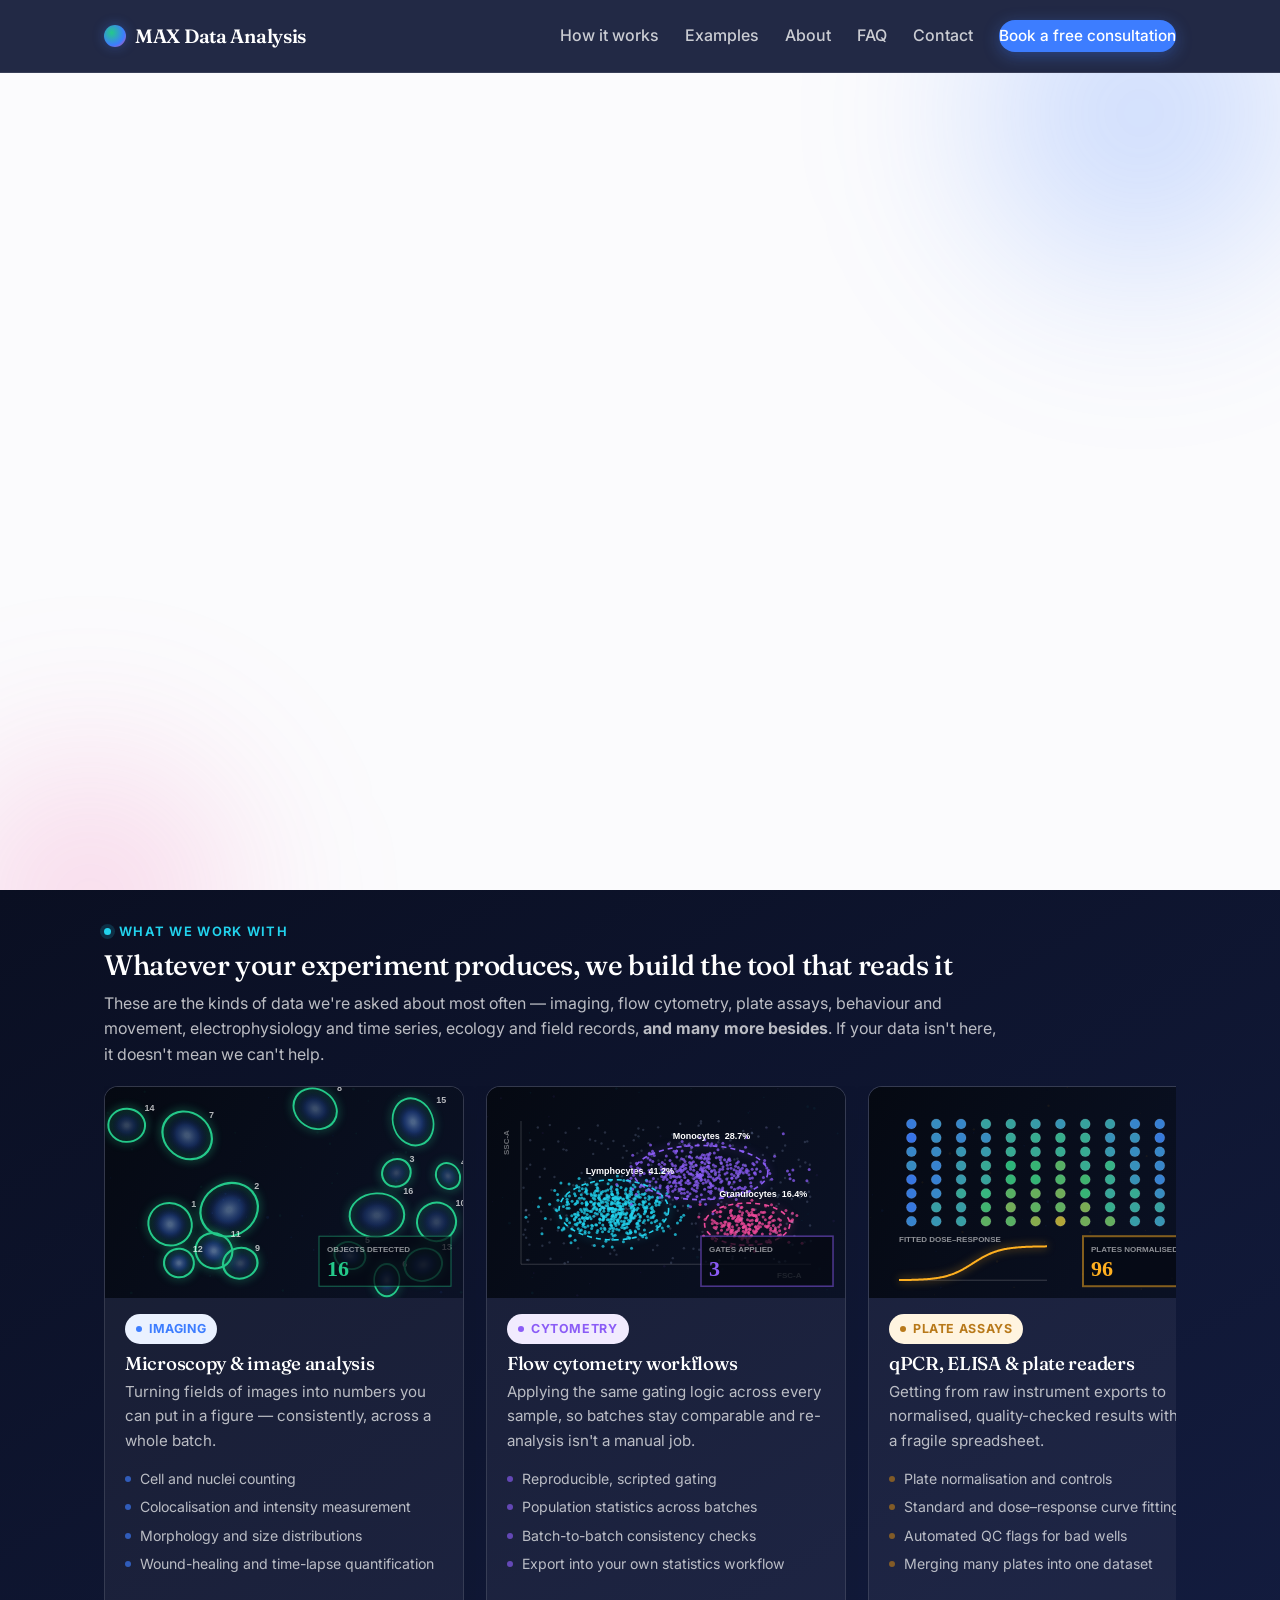
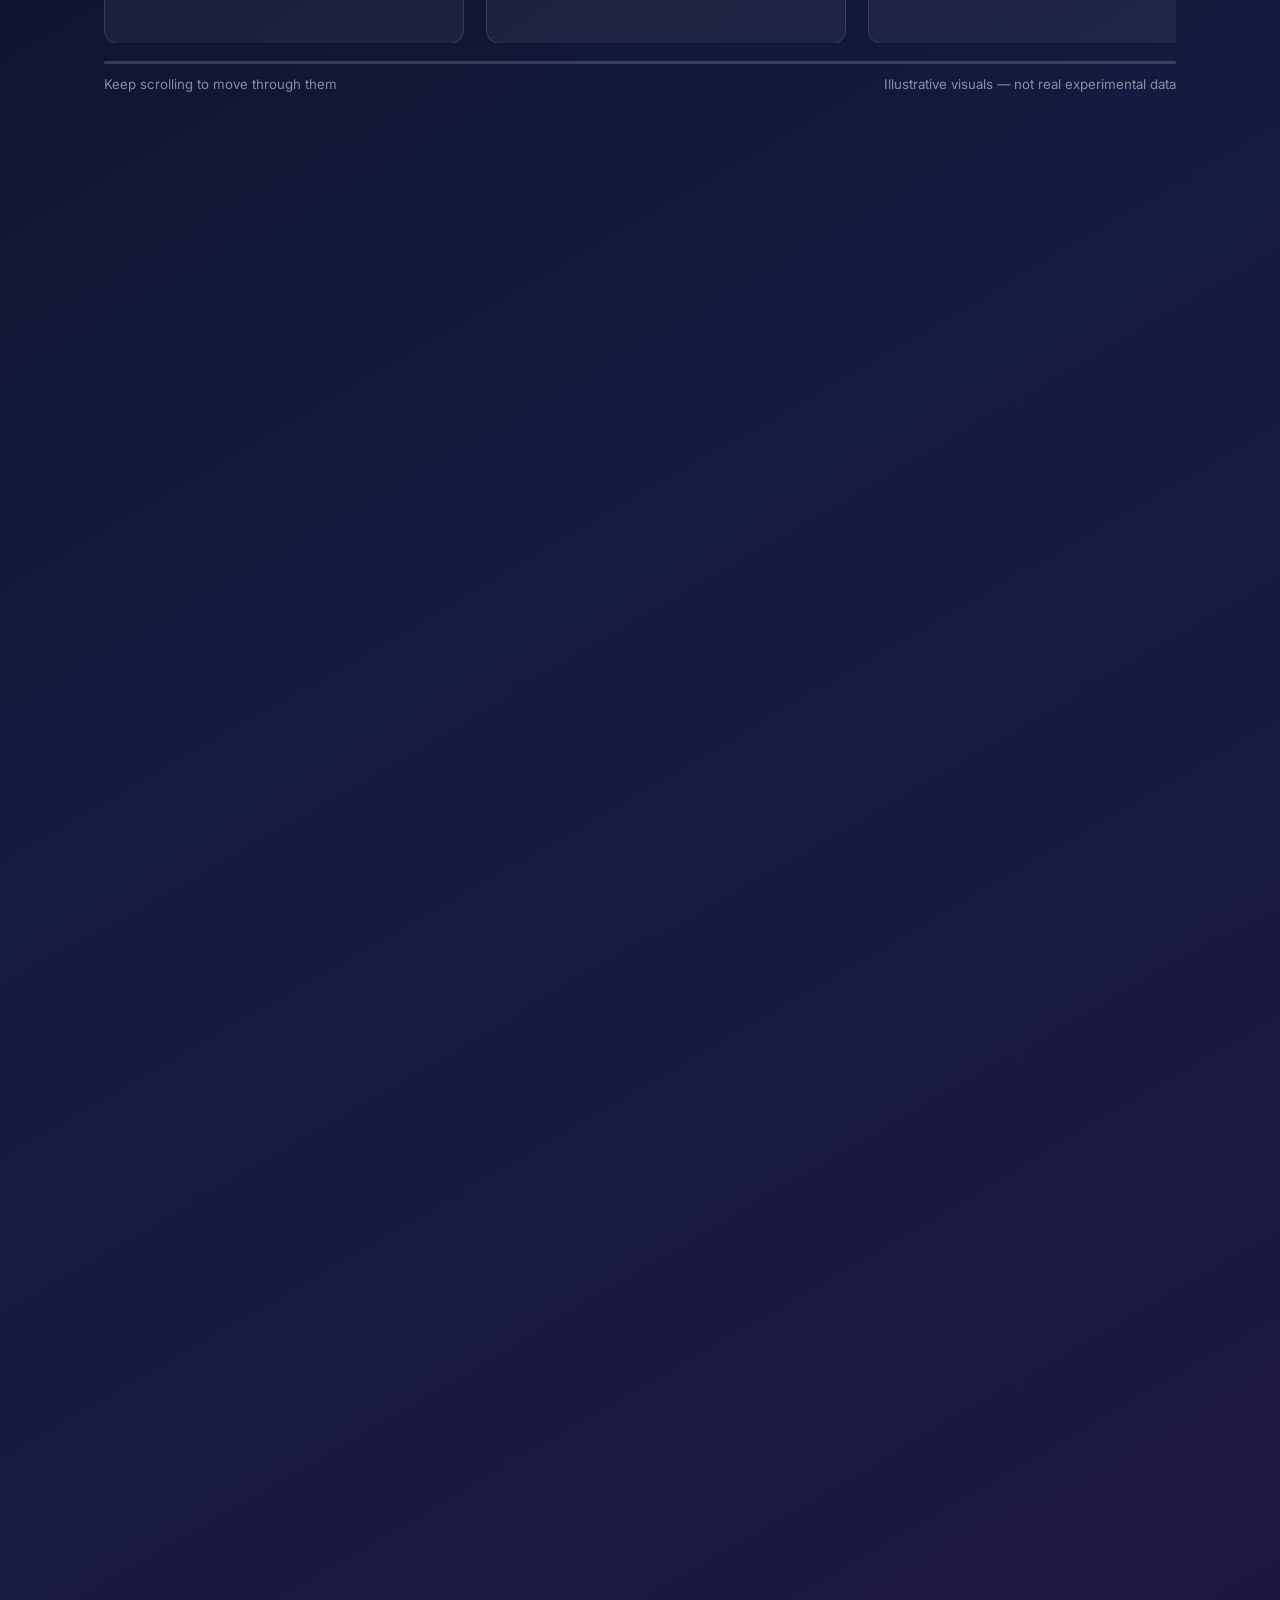
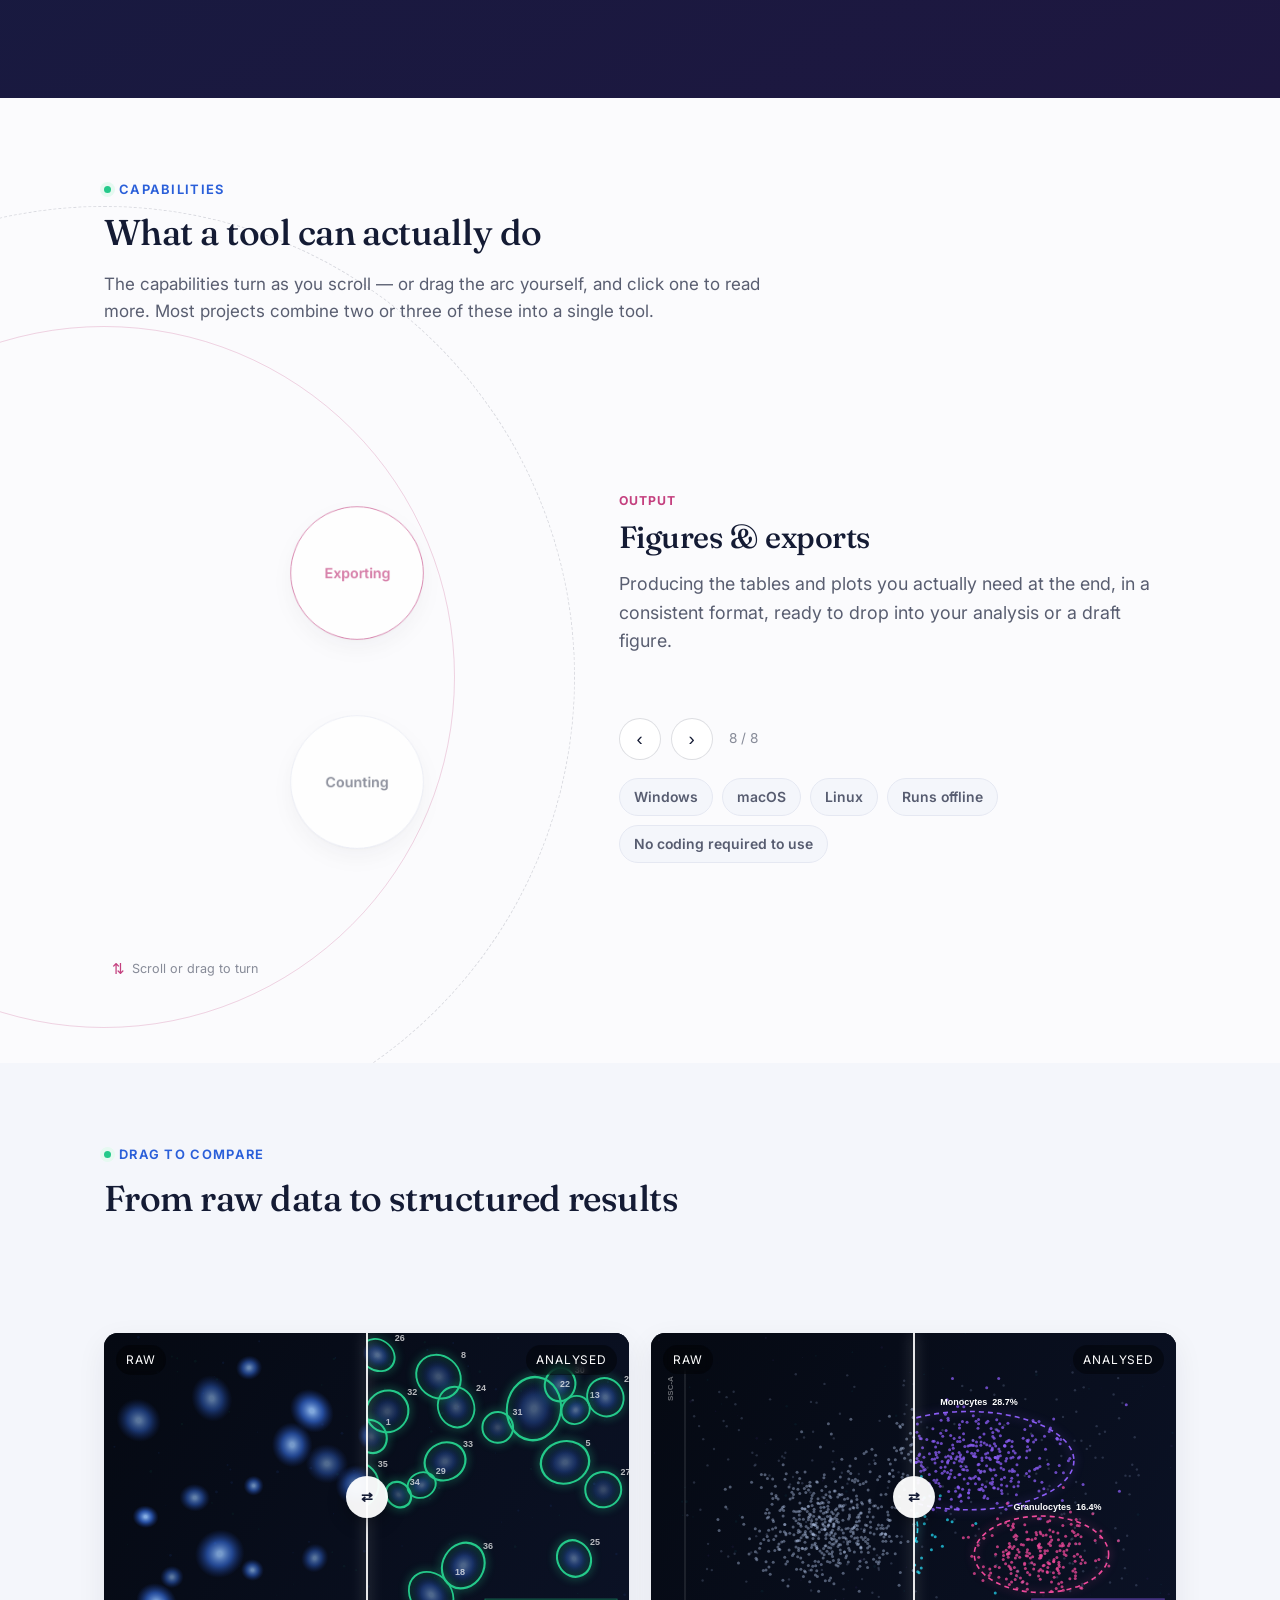
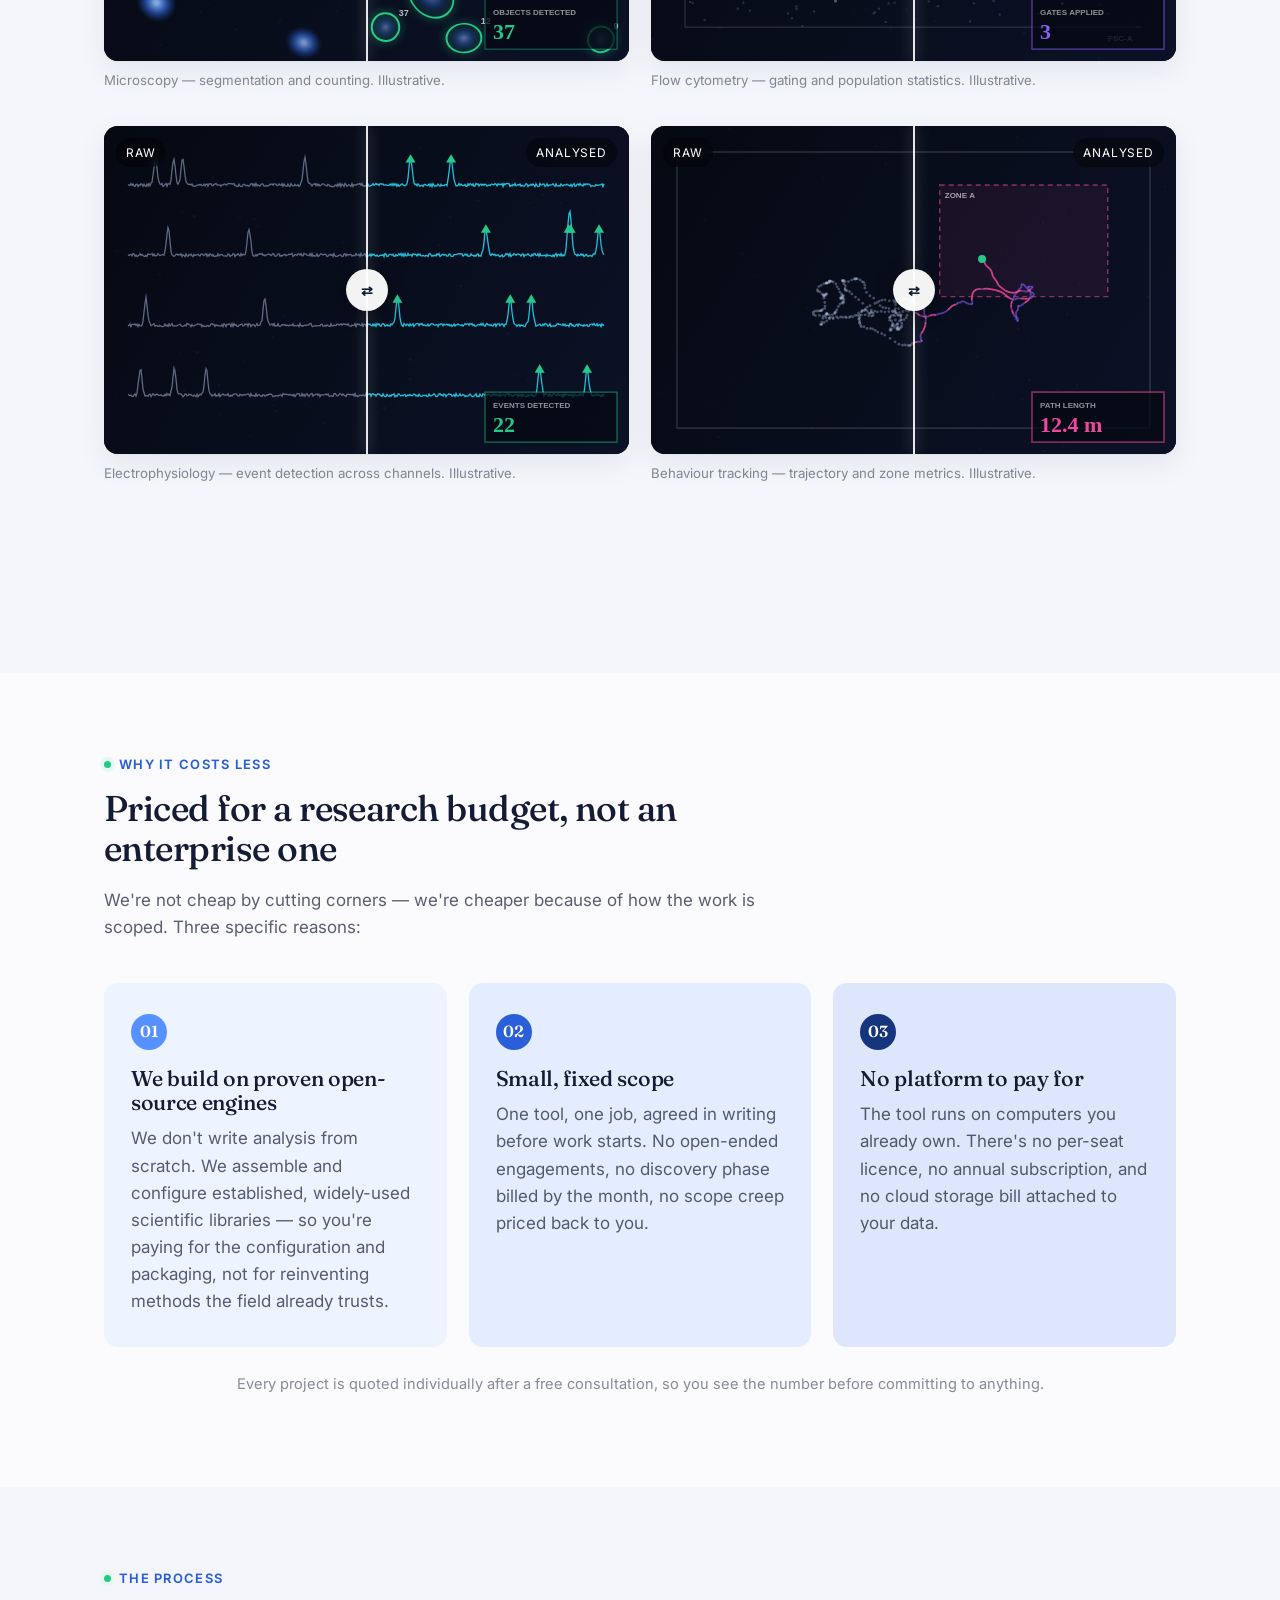
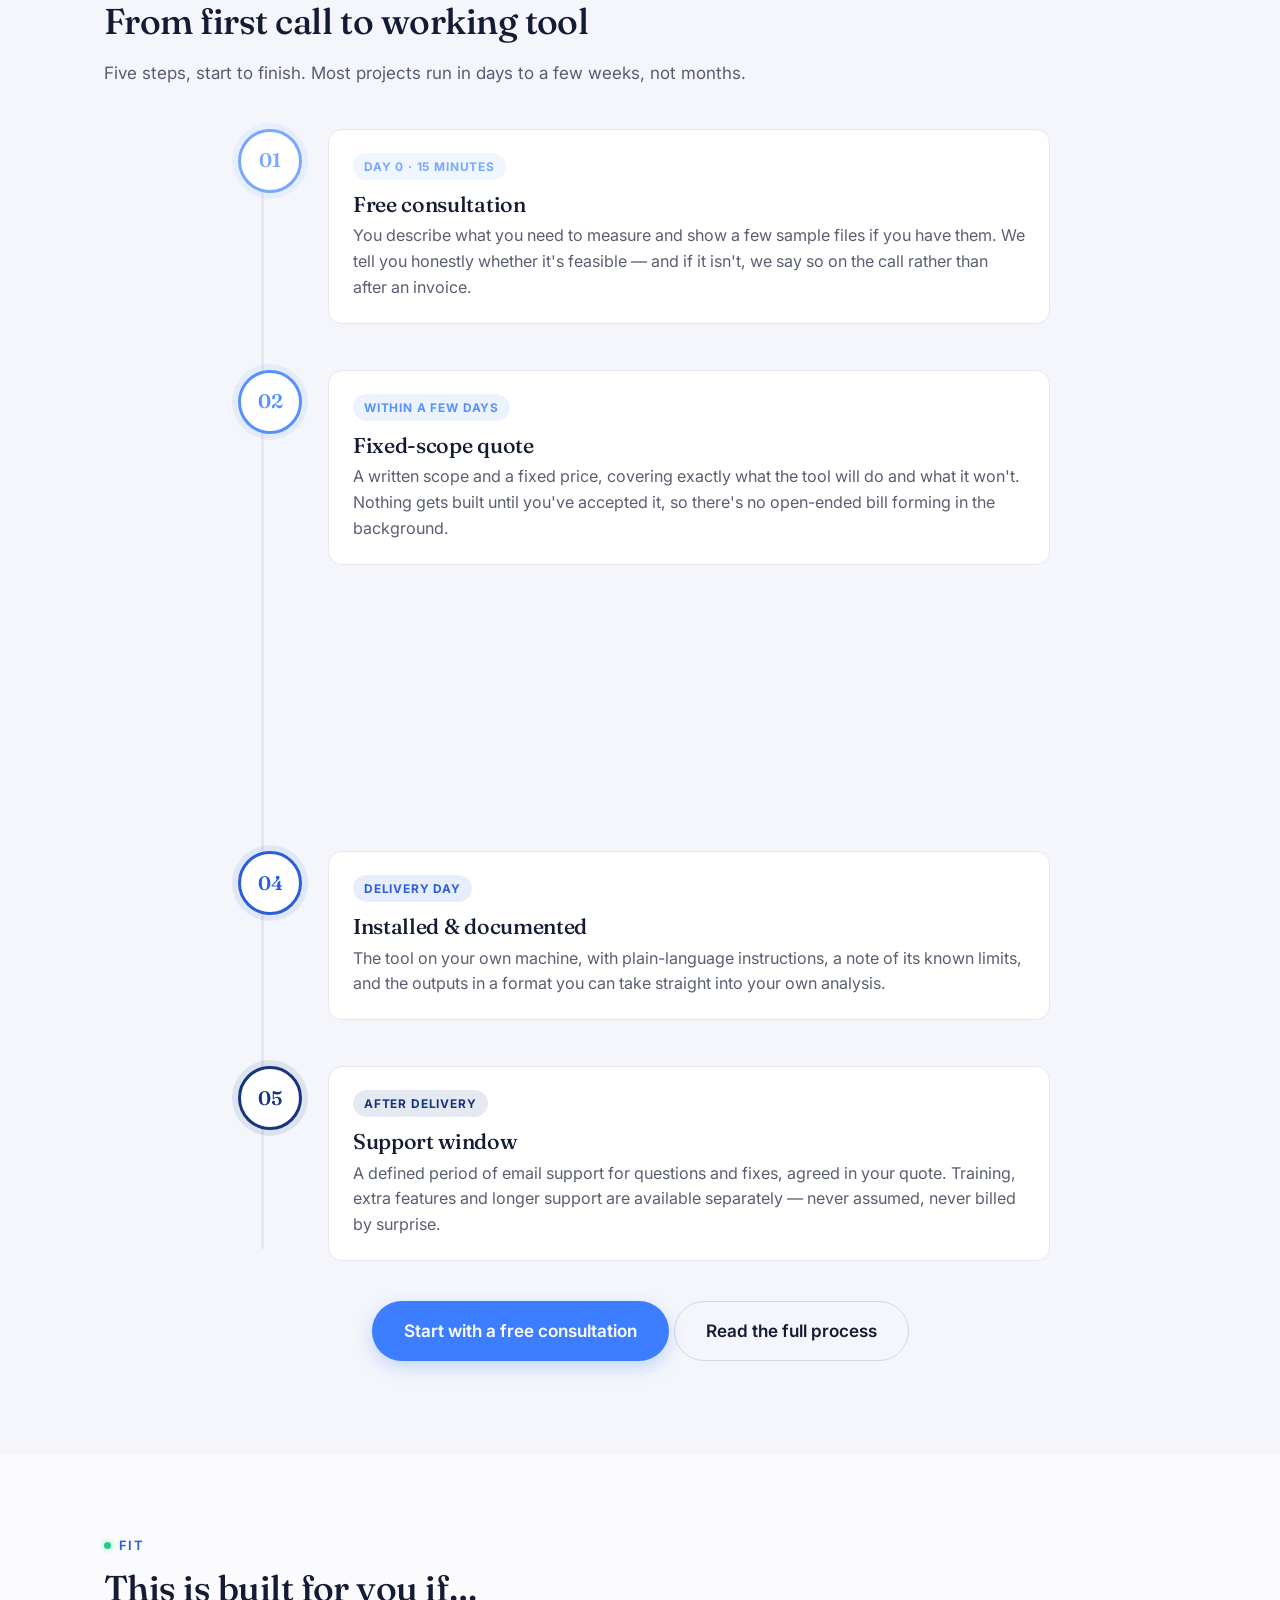
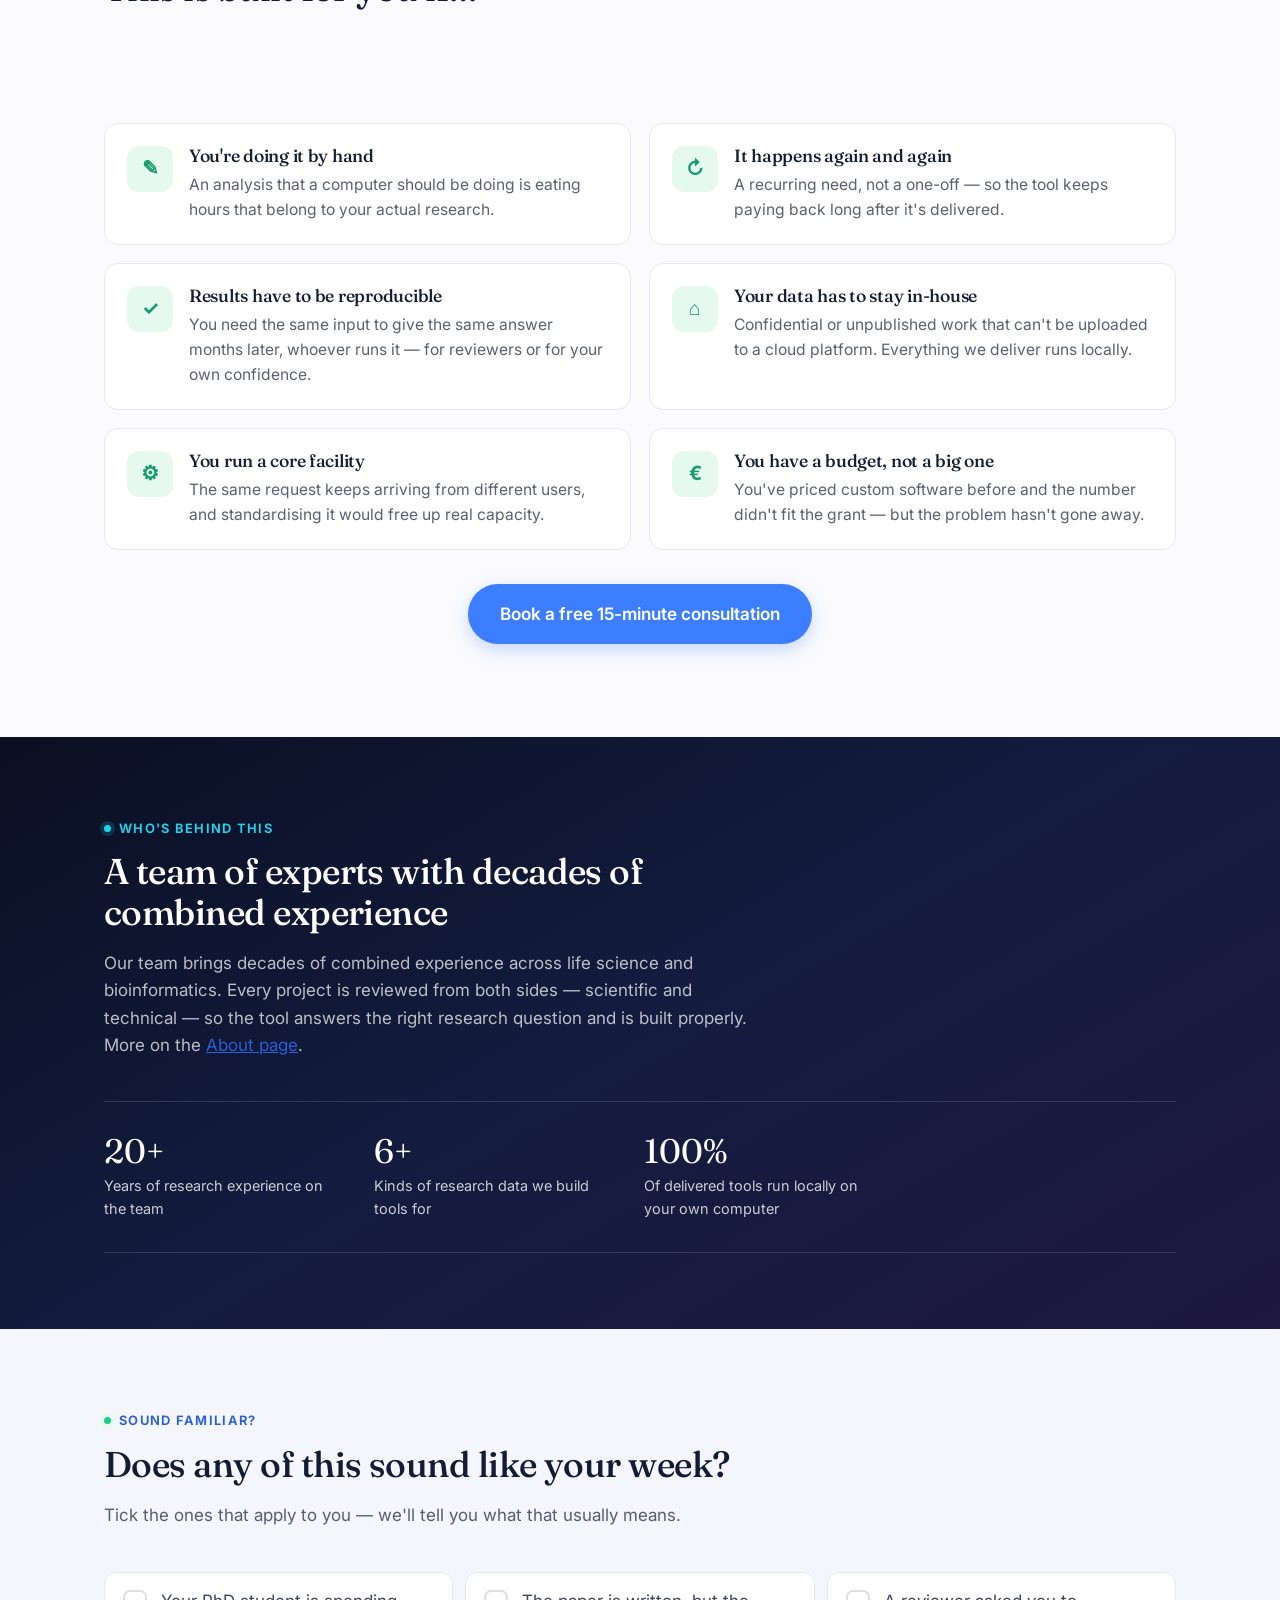
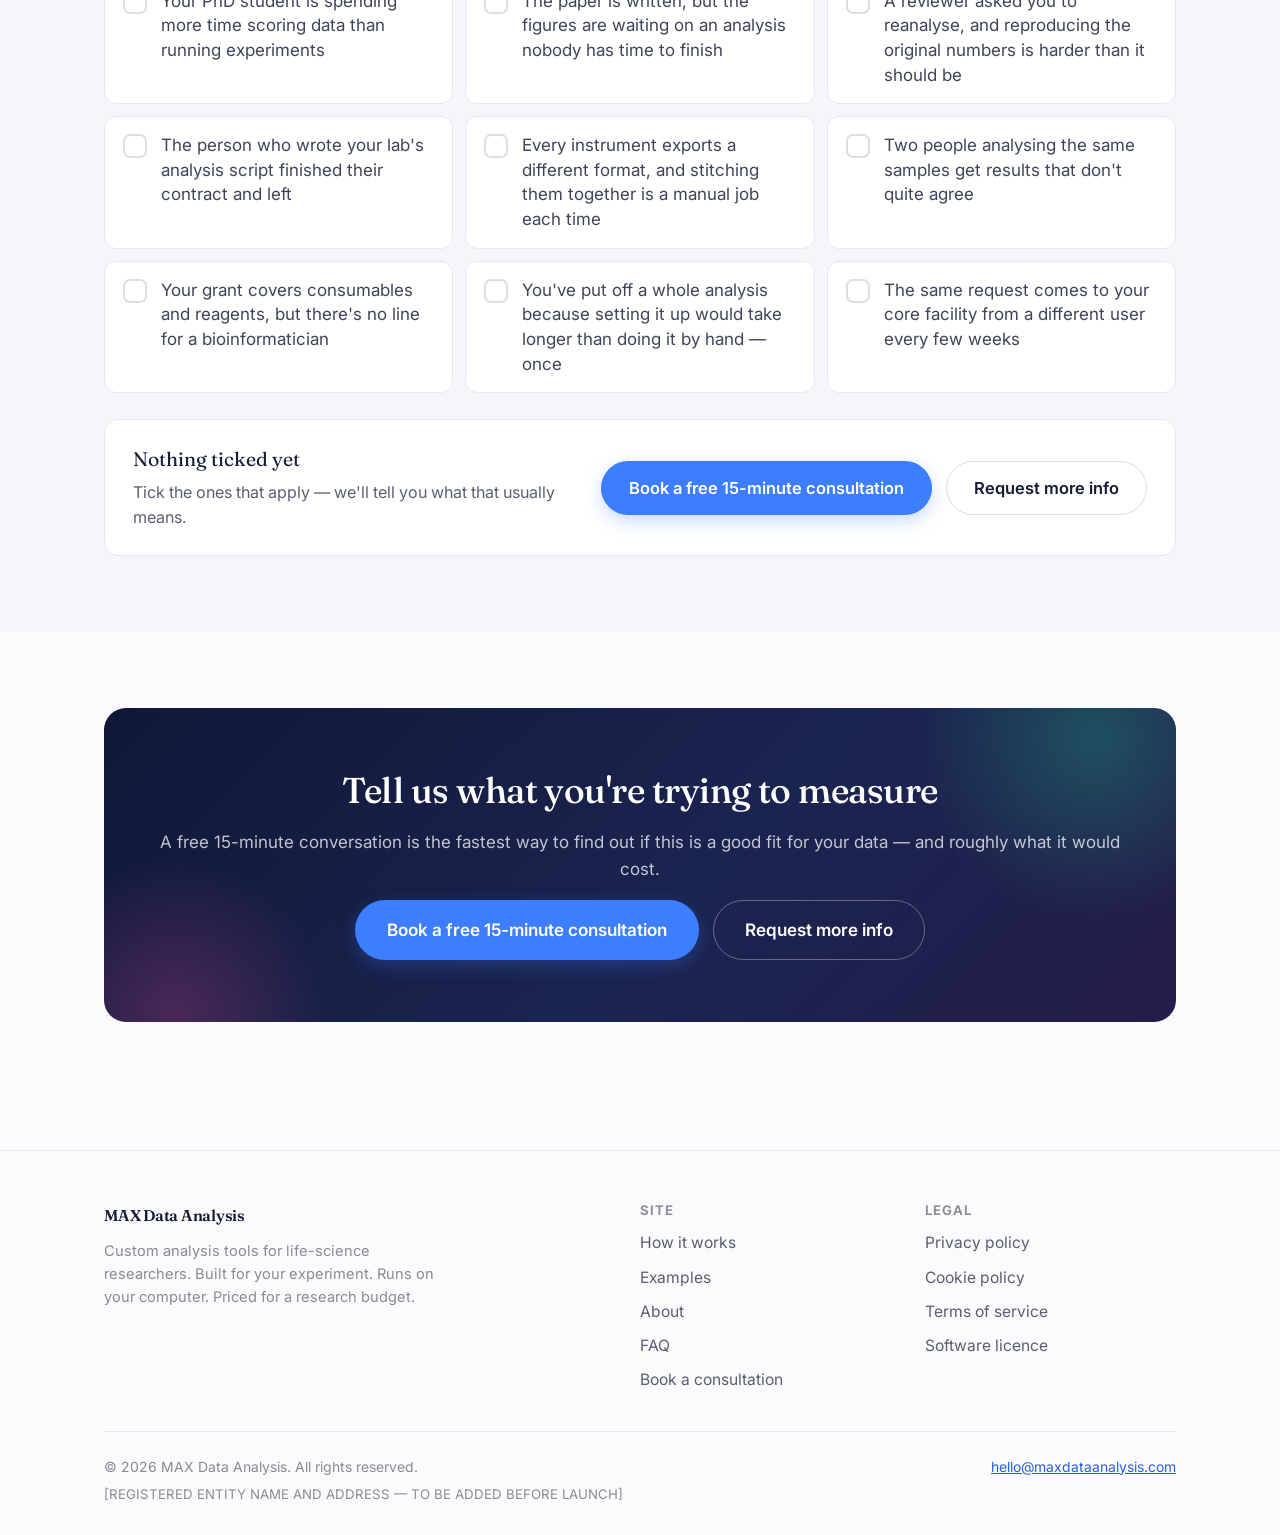
==== index.html @ 91ba8331 "Initial commit: MAX Data Analysis website, GitHub Pages ready" ====
<!DOCTYPE html>
<html lang="en">
<head>
<meta charset="UTF-8">
<meta name="viewport" content="width=device-width, initial-scale=1.0">
<title>MAX Data Analysis — Custom analysis tools for researchers, priced for research budgets</title>
<meta name="description" content="Stuck with data to analyse? We build a tool that does exactly your analysis — imaging, cytometry, plate assays, tracking, signals, field data and more. Runs on your computer. Book a free 15-minute consultation.">
<link rel="preconnect" href="https://fonts.googleapis.com">
<link href="https://fonts.googleapis.com/css2?family=Fraunces:wght@400;500;600&family=Inter:wght@400;500;600;700&display=swap" rel="stylesheet">
<link rel="stylesheet" href="assets/style.css">
</head>
<body>

<header class="site-header">
  <div class="container">
    <a href="index.html" class="logo"><span class="logo-mark"></span>MAX Data Analysis</a>
    <nav class="main-nav">
      <a href="how-it-works.html">How it works</a>
      <a href="examples.html">Examples</a>
      <a href="about.html">About</a>
      <a href="faq.html">FAQ</a>
      <a href="contact.html">Contact</a>
      <a href="book.html" class="nav-cta">Book a free consultation</a>
    </nav>
  </div>
</header>

<main>

  <!-- HERO -->
  <section class="hero hero-aurora">
    <div class="container">
      <div class="hero-grid">
        <div>
          <span class="eyebrow" data-reveal>For researchers without a data analyst</span>
          <h1 class="mt-0"><span class="kinetic">Stuck with data to analyse?</span></h1>
          <p class="lede" data-reveal style="--d:100ms">Your experiment worked. Now the analysis is the bottleneck — no analyst in the group, no tool that fits your data, and no budget for a full software project.</p>
          <p class="lede" data-reveal style="--d:160ms"><strong>We build you a tool that does exactly your analysis.</strong> It runs on your own computer, it's yours to keep, and it's priced for a research budget.</p>
          <div class="hero-actions" data-reveal style="--d:240ms">
            <a href="book.html" class="btn btn-primary btn-lg">Book a free 15-minute consultation</a>
            <a href="contact.html" class="btn btn-ghost btn-lg">Request more info</a>
          </div>
          <p class="hero-note" data-reveal style="--d:300ms">No obligation. We'll tell you honestly if it's not a good fit for your data.</p>
        </div>
        <div data-reveal style="--d:180ms">
          <div class="scope" data-scope>
            <canvas></canvas>
            <span class="scope-badge">Illustrative</span>
            <div class="scope-hud">
              <div>
                <span class="scope-label">Objects detected</span>
                <span class="scope-count" data-scope-count>0</span>
              </div>
              <div class="scope-label">Batch running…</div>
            </div>
          </div>
          <p class="scope-caption">Simulated visualisation — not real experimental data.</p>
        </div>
      </div>
    </div>
  </section>

  <!-- SECTION 2 — DATA TYPES -->
  <section class="deep hscroll" id="domains" data-hscroll>
    <div class="hscroll-inner">
     <div class="container">
      <div class="section-head hscroll-head">
        <span class="eyebrow" data-reveal>What we work with</span>
        <h2><span class="kinetic">Whatever your experiment produces, we build the tool that reads it</span></h2>
        <p data-reveal>These are the kinds of data we're asked about most often — imaging, flow cytometry, plate assays, behaviour and movement, electrophysiology and time series, ecology and field records, <strong>and many more besides</strong>. If your data isn't here, it doesn't mean we can't help.</p>
      </div>

      <div class="hscroll-viewport">
        <div class="hscroll-track">

          <article class="hscroll-item niche n-imaging">
            <div class="viz" data-viz="microscopy" data-seed="1101" data-mode="analysed"></div>
            <div class="niche-body">
              <span class="niche-chip">Imaging</span>
              <h3>Microscopy &amp; image analysis</h3>
              <p>Turning fields of images into numbers you can put in a figure — consistently, across a whole batch.</p>
              <ul class="niche-list">
                <li>Cell and nuclei counting</li>
                <li>Colocalisation and intensity measurement</li>
                <li>Morphology and size distributions</li>
                <li>Wound-healing and time-lapse quantification</li>
              </ul>
            </div>
          </article>

          <article class="hscroll-item niche n-cyto">
            <div class="viz" data-viz="cytometry" data-seed="2202" data-mode="analysed"></div>
            <div class="niche-body">
              <span class="niche-chip">Cytometry</span>
              <h3>Flow cytometry workflows</h3>
              <p>Applying the same gating logic across every sample, so batches stay comparable and re-analysis isn't a manual job.</p>
              <ul class="niche-list">
                <li>Reproducible, scripted gating</li>
                <li>Population statistics across batches</li>
                <li>Batch-to-batch consistency checks</li>
                <li>Export into your own statistics workflow</li>
              </ul>
            </div>
          </article>

          <article class="hscroll-item niche n-plate">
            <div class="viz" data-viz="plate" data-seed="3303" data-mode="analysed"></div>
            <div class="niche-body">
              <span class="niche-chip">Plate assays</span>
              <h3>qPCR, ELISA &amp; plate readers</h3>
              <p>Getting from raw instrument exports to normalised, quality-checked results without a fragile spreadsheet.</p>
              <ul class="niche-list">
                <li>Plate normalisation and controls</li>
                <li>Standard and dose–response curve fitting</li>
                <li>Automated QC flags for bad wells</li>
                <li>Merging many plates into one dataset</li>
              </ul>
            </div>
          </article>

          <article class="hscroll-item niche n-track">
            <div class="viz" data-viz="tracking" data-seed="4404" data-mode="analysed"></div>
            <div class="niche-body">
              <span class="niche-chip">Behaviour</span>
              <h3>Movement &amp; behaviour tracking</h3>
              <p>Converting hours of recordings into trajectory metrics, without watching every frame yourself.</p>
              <ul class="niche-list">
                <li>Path length, speed and turning metrics</li>
                <li>Zone occupancy and entries</li>
                <li>Event scoring from tracked positions</li>
                <li>Batch processing across many recordings</li>
              </ul>
            </div>
          </article>

          <article class="hscroll-item niche n-signal">
            <div class="viz" data-viz="signal" data-seed="5505" data-mode="analysed"></div>
            <div class="niche-body">
              <span class="niche-chip">Signals</span>
              <h3>Electrophysiology &amp; time series</h3>
              <p>Detecting and counting events in long recordings using criteria you define once and apply everywhere.</p>
              <ul class="niche-list">
                <li>Spike and event detection</li>
                <li>Multi-channel batch processing</li>
                <li>Trace quality control</li>
                <li>Summary tables per recording</li>
              </ul>
            </div>
          </article>

          <article class="hscroll-item niche n-eco">
            <div class="viz" data-viz="ecology" data-seed="6606" data-mode="analysed"></div>
            <div class="niche-body">
              <span class="niche-chip">Field data</span>
              <h3>Ecology &amp; field datasets</h3>
              <p>Cleaning and combining messy, real-world records into something you can actually analyse and plot.</p>
              <ul class="niche-list">
                <li>Cleaning and merging inconsistent records</li>
                <li>Automated validation rules</li>
                <li>Summary statistics and indices</li>
                <li>Repeatable figures for reports</li>
              </ul>
            </div>
          </article>

          <article class="hscroll-item niche">
            <div class="viz" data-viz="microscopy" data-seed="7707" data-mode="raw"></div>
            <div class="niche-body">
              <span class="niche-chip">And more</span>
              <h3>Something else entirely?</h3>
              <p>The list above is where we get asked most — not a closed list.</p>
              <ul class="niche-list">
                <li>Spectrometry, growth curves, colony counts</li>
                <li>Phenotyping and histology scoring</li>
                <li>Sensor logs and survey records</li>
              </ul>
              <p style="margin-top:auto; padding-top:16px;"><a href="book.html" class="btn btn-primary">Ask about your data</a></p>
            </div>
          </article>

        </div>
      </div>

      <div class="hscroll-progress"><span></span></div>
      <div class="hscroll-note">
        <span>Keep scrolling to move through them</span>
        <span>Illustrative visuals — not real experimental data</span>
      </div>
     </div>
    </div>
  </section>

  <!-- CAPABILITY WHEEL -->
  <section>
    <div class="container">
      <div class="section-head">
        <span class="eyebrow" data-reveal>Capabilities</span>
        <h2><span class="kinetic">What a tool can actually do</span></h2>
        <p data-reveal>The capabilities turn as you scroll — or drag the arc yourself, and click one to read more. Most projects combine two or three of these into a single tool.</p>
      </div>

      <div class="wheel-wrap" data-wheel>
        <div class="wheel">
          <div class="wheel-ring"></div>
          <span class="wheel-hint">Scroll or drag to turn</span>

          <div class="wheel-node" tabindex="0" style="--node-c:#3D7DFF" data-color="#3D7DFF" data-tag="Detection" data-title="Counting &amp; detection"
               data-desc="Finding and counting objects — cells, colonies, particles, events — using the same criteria on every image or recording, so the numbers don't shift depending on who ran the analysis.">Counting</div>

          <div class="wheel-node" tabindex="0" style="--node-c:#8B5CF6" data-color="#8B5CF6" data-tag="Segmentation" data-title="Segmentation &amp; outlining"
               data-desc="Separating objects from background and from each other — including touching or overlapping ones — so each can be measured individually rather than as a single blob.">Segmenting</div>

          <div class="wheel-node" tabindex="0" style="--node-c:#F0499B" data-color="#F0499B" data-tag="Measurement" data-title="Measurement &amp; morphometry"
               data-desc="Extracting size, shape, intensity and spatial features per object, exported as a structured table you can take straight into your own statistics.">Measuring</div>

          <div class="wheel-node" tabindex="0" style="--node-c:#B8791A" data-color="#B8791A" data-tag="Normalisation" data-title="Normalisation &amp; curve fitting"
               data-desc="Applying controls, correcting between plates or sessions, and fitting standard or dose–response curves — the steps that make results comparable across an experiment.">Normalising</div>

          <div class="wheel-node" tabindex="0" style="--node-c:#0E9BB5" data-color="#0E9BB5" data-tag="Batch" data-title="Batch processing"
               data-desc="Running the whole pipeline across hundreds or thousands of files in one go, unattended, with a log of what was processed and what failed.">Batching</div>

          <div class="wheel-node" tabindex="0" style="--node-c:#159C69" data-color="#159C69" data-tag="Cleaning" data-title="Data cleaning &amp; merging"
               data-desc="Taking inconsistent exports, mismatched naming and scattered files, and turning them into one clean dataset with validation rules that catch problems early.">Cleaning</div>

          <div class="wheel-node" tabindex="0" style="--node-c:#2A5FD9" data-color="#2A5FD9" data-tag="Quality" data-title="Quality control"
               data-desc="Automatic flags for out-of-range values, failed controls, bad wells or corrupted files — so problems surface before they reach a figure.">Checking</div>

          <div class="wheel-node" tabindex="0" style="--node-c:#C4407F" data-color="#C4407F" data-tag="Output" data-title="Figures &amp; exports"
               data-desc="Producing the tables and plots you actually need at the end, in a consistent format, ready to drop into your analysis or a draft figure.">Exporting</div>
        </div>

        <div class="wheel-panel">
          <span class="wp-tag" data-wheel-tag>Detection</span>
          <h3 class="wp-title" data-wheel-title>Counting &amp; detection</h3>
          <p class="wp-desc" data-wheel-desc>Finding and counting objects — cells, colonies, particles, events — using the same criteria on every image or recording, so the numbers don't shift depending on who ran the analysis.</p>
          <div class="wheel-nav">
            <button class="carousel-btn" data-wheel-prev aria-label="Previous capability">‹</button>
            <button class="carousel-btn" data-wheel-next aria-label="Next capability">›</button>
            <span class="wheel-count" data-wheel-count>1 / 8</span>
          </div>
          <div class="pill-row">
            <span class="chip">Windows</span>
            <span class="chip">macOS</span>
            <span class="chip">Linux</span>
            <span class="chip">Runs offline</span>
            <span class="chip">No coding required to use</span>
          </div>
        </div>
      </div>
    </div>
  </section>

  <!-- BEFORE / AFTER -->
  <section class="alt">
    <div class="container">
      <div class="section-head">
        <span class="eyebrow" data-reveal>Drag to compare</span>
        <h2><span class="kinetic">From raw data to structured results</span></h2>
        <p data-reveal>Drag the handle across each panel. Left is what comes off the instrument. Right is what a configured tool gives back — the same way, every time.</p>
      </div>
      <div class="grid-2">
        <div data-reveal>
          <div class="ba" data-ba data-type="microscopy" data-seed="7731">
            <canvas class="before"></canvas>
            <div class="after-wrap"><canvas class="after"></canvas></div>
            <span class="ba-tag l">Raw</span><span class="ba-tag r">Analysed</span>
            <div class="ba-handle"></div><div class="ba-knob">⇄</div>
          </div>
          <p class="viz-cap">Microscopy — segmentation and counting. Illustrative.</p>
        </div>
        <div data-reveal style="--d:120ms">
          <div class="ba" data-ba data-type="cytometry" data-seed="8842">
            <canvas class="before"></canvas>
            <div class="after-wrap"><canvas class="after"></canvas></div>
            <span class="ba-tag l">Raw</span><span class="ba-tag r">Analysed</span>
            <div class="ba-handle"></div><div class="ba-knob">⇄</div>
          </div>
          <p class="viz-cap">Flow cytometry — gating and population statistics. Illustrative.</p>
        </div>
        <div data-reveal>
          <div class="ba" data-ba data-type="signal" data-seed="9953">
            <canvas class="before"></canvas>
            <div class="after-wrap"><canvas class="after"></canvas></div>
            <span class="ba-tag l">Raw</span><span class="ba-tag r">Analysed</span>
            <div class="ba-handle"></div><div class="ba-knob">⇄</div>
          </div>
          <p class="viz-cap">Electrophysiology — event detection across channels. Illustrative.</p>
        </div>
        <div data-reveal style="--d:120ms">
          <div class="ba" data-ba data-type="tracking" data-seed="1264">
            <canvas class="before"></canvas>
            <div class="after-wrap"><canvas class="after"></canvas></div>
            <span class="ba-tag l">Raw</span><span class="ba-tag r">Analysed</span>
            <div class="ba-handle"></div><div class="ba-knob">⇄</div>
          </div>
          <p class="viz-cap">Behaviour tracking — trajectory and zone metrics. Illustrative.</p>
        </div>
      </div>
      <p class="center" style="margin-top:28px;" data-reveal><a href="examples.html" class="btn btn-ghost">See all worked examples</a></p>
    </div>
  </section>

  <!-- WHY IT COSTS LESS -->
  <section>
    <div class="container">
      <div class="section-head">
        <span class="eyebrow" data-reveal>Why it costs less</span>
        <h2><span class="kinetic">Priced for a research budget, not an enterprise one</span></h2>
        <p data-reveal>We're not cheap by cutting corners — we're cheaper because of how the work is scoped. Three specific reasons:</p>
      </div>
      <div class="cost-grid">
        <div class="cost-card cc-b1" data-reveal>
          <span class="cc-num">01</span>
          <h3>We build on proven open-source engines</h3>
          <p>We don't write analysis from scratch. We assemble and configure established, widely-used scientific libraries — so you're paying for the configuration and packaging, not for reinventing methods the field already trusts.</p>
        </div>
        <div class="cost-card cc-b2" data-reveal style="--d:100ms">
          <span class="cc-num">02</span>
          <h3>Small, fixed scope</h3>
          <p>One tool, one job, agreed in writing before work starts. No open-ended engagements, no discovery phase billed by the month, no scope creep priced back to you.</p>
        </div>
        <div class="cost-card cc-b3" data-reveal style="--d:200ms">
          <span class="cc-num">03</span>
          <h3>No platform to pay for</h3>
          <p>The tool runs on computers you already own. There's no per-seat licence, no annual subscription, and no cloud storage bill attached to your data.</p>
        </div>
      </div>
      <p class="small center" style="margin-top:26px;" data-reveal>Every project is quoted individually after a free consultation, so you see the number before committing to anything.</p>
    </div>
  </section>

  <!-- PROCESS ROADMAP -->
  <section class="alt">
    <div class="container">
      <div class="section-head">
        <span class="eyebrow" data-reveal>The process</span>
        <h2><span class="kinetic">From first call to working tool</span></h2>
        <p data-reveal>Five steps, start to finish. Most projects run in days to a few weeks, not months.</p>
      </div>

      <div class="vtl">
        <div class="vtl-rail"><span></span></div>

        <div class="vtl-step vtl-1">
          <div class="vtl-dot">01</div>
          <div class="vtl-card">
            <span class="vtl-when">Day 0 · 15 minutes</span>
            <h3>Free consultation</h3>
            <p>You describe what you need to measure and show a few sample files if you have them. We tell you honestly whether it's feasible — and if it isn't, we say so on the call rather than after an invoice.</p>
          </div>
        </div>

        <div class="vtl-step vtl-2">
          <div class="vtl-dot">02</div>
          <div class="vtl-card">
            <span class="vtl-when">Within a few days</span>
            <h3>Fixed-scope quote</h3>
            <p>A written scope and a fixed price, covering exactly what the tool will do and what it won't. Nothing gets built until you've accepted it, so there's no open-ended bill forming in the background.</p>
          </div>
        </div>

        <div class="vtl-step vtl-3">
          <div class="vtl-dot">03</div>
          <div class="vtl-card">
            <span class="vtl-when">Days to a few weeks</span>
            <h3>We build it</h3>
            <p>Configured and tested against your own sample files, using proven open-source engines rather than untested one-off code. Reviewed from both the scientific and technical side before it reaches you.</p>
          </div>
        </div>

        <div class="vtl-step vtl-4">
          <div class="vtl-dot">04</div>
          <div class="vtl-card">
            <span class="vtl-when">Delivery day</span>
            <h3>Installed &amp; documented</h3>
            <p>The tool on your own machine, with plain-language instructions, a note of its known limits, and the outputs in a format you can take straight into your own analysis.</p>
          </div>
        </div>

        <div class="vtl-step vtl-5">
          <div class="vtl-dot">05</div>
          <div class="vtl-card">
            <span class="vtl-when">After delivery</span>
            <h3>Support window</h3>
            <p>A defined period of email support for questions and fixes, agreed in your quote. Training, extra features and longer support are available separately — never assumed, never billed by surprise.</p>
          </div>
        </div>
      </div>

      <p class="center" style="margin-top:40px;" data-reveal>
        <a href="book.html" class="btn btn-primary btn-lg">Start with a free consultation</a>
        <a href="how-it-works.html" class="btn btn-ghost btn-lg">Read the full process</a>
      </p>
    </div>
  </section>

  <!-- GOOD FIT -->
  <section>
    <div class="container">
      <div class="section-head">
        <span class="eyebrow" data-reveal>Fit</span>
        <h2><span class="kinetic">This is built for you if…</span></h2>
        <p data-reveal>Most of the researchers we work with recognise themselves in at least three of these.</p>
      </div>

      <div class="fit-cards">
        <div class="fit-card" data-reveal>
          <div class="fit-ico">✎</div>
          <div>
            <h3>You're doing it by hand</h3>
            <p>An analysis that a computer should be doing is eating hours that belong to your actual research.</p>
          </div>
        </div>
        <div class="fit-card" data-reveal style="--d:70ms">
          <div class="fit-ico">↻</div>
          <div>
            <h3>It happens again and again</h3>
            <p>A recurring need, not a one-off — so the tool keeps paying back long after it's delivered.</p>
          </div>
        </div>
        <div class="fit-card" data-reveal style="--d:140ms">
          <div class="fit-ico">✓</div>
          <div>
            <h3>Results have to be reproducible</h3>
            <p>You need the same input to give the same answer months later, whoever runs it — for reviewers or for your own confidence.</p>
          </div>
        </div>
        <div class="fit-card" data-reveal style="--d:210ms">
          <div class="fit-ico">⌂</div>
          <div>
            <h3>Your data has to stay in-house</h3>
            <p>Confidential or unpublished work that can't be uploaded to a cloud platform. Everything we deliver runs locally.</p>
          </div>
        </div>
        <div class="fit-card" data-reveal style="--d:280ms">
          <div class="fit-ico">⚙</div>
          <div>
            <h3>You run a core facility</h3>
            <p>The same request keeps arriving from different users, and standardising it would free up real capacity.</p>
          </div>
        </div>
        <div class="fit-card" data-reveal style="--d:350ms">
          <div class="fit-ico">€</div>
          <div>
            <h3>You have a budget, not a big one</h3>
            <p>You've priced custom software before and the number didn't fit the grant — but the problem hasn't gone away.</p>
          </div>
        </div>
      </div>

      <p class="center" style="margin-top:34px;" data-reveal>
        <a href="book.html" class="btn btn-primary btn-lg">Book a free 15-minute consultation</a>
      </p>
    </div>
  </section>

  <!-- TEAM -->
  <section class="deep">
    <div class="container">
      <div class="section-head">
        <span class="eyebrow" data-reveal>Who's behind this</span>
        <h2><span class="kinetic">A team of experts with decades of combined experience</span></h2>
        <p data-reveal>Our team brings decades of combined experience across life science and bioinformatics. Every project is reviewed from both sides — scientific and technical — so the tool answers the right research question and is built properly. More on the <a href="about.html">About page</a>.</p>
      </div>
      <div class="trust-strip" data-reveal>
        <div class="trust-item"><span class="num"><span data-count="20" data-suffix="+">0</span></span><span class="label">Years of research experience on the team</span></div>
        <div class="trust-item"><span class="num"><span data-count="6" data-suffix="+">0</span></span><span class="label">Kinds of research data we build tools for</span></div>
        <div class="trust-item"><span class="num"><span data-count="100" data-suffix="%">0</span></span><span class="label">Of delivered tools run locally on your own computer</span></div>
      </div>
    </div>
  </section>

  <!-- SOUNDS FAMILIAR (final qualifier) -->
  <section class="alt" id="sounds-familiar">
    <div class="container">
      <div class="section-head" style="max-width:760px;">
        <span class="eyebrow" data-reveal>Sound familiar?</span>
        <h2><span class="kinetic">Does any of this sound like your week?</span></h2>
        <p data-reveal>Tick the ones that apply to you — we'll tell you what that usually means.</p>
      </div>

      <div class="pain-list" data-pain>
        <button type="button" class="pain-item" data-reveal>
          <span class="pain-box">✓</span>
          <span>Your PhD student is spending more time scoring data than running experiments</span>
        </button>
        <button type="button" class="pain-item" data-reveal style="--d:50ms">
          <span class="pain-box">✓</span>
          <span>The paper is written, but the figures are waiting on an analysis nobody has time to finish</span>
        </button>
        <button type="button" class="pain-item" data-reveal style="--d:100ms">
          <span class="pain-box">✓</span>
          <span>A reviewer asked you to reanalyse, and reproducing the original numbers is harder than it should be</span>
        </button>
        <button type="button" class="pain-item" data-reveal style="--d:150ms">
          <span class="pain-box">✓</span>
          <span>The person who wrote your lab's analysis script finished their contract and left</span>
        </button>
        <button type="button" class="pain-item" data-reveal style="--d:200ms">
          <span class="pain-box">✓</span>
          <span>Every instrument exports a different format, and stitching them together is a manual job each time</span>
        </button>
        <button type="button" class="pain-item" data-reveal style="--d:250ms">
          <span class="pain-box">✓</span>
          <span>Two people analysing the same samples get results that don't quite agree</span>
        </button>
        <button type="button" class="pain-item" data-reveal style="--d:300ms">
          <span class="pain-box">✓</span>
          <span>Your grant covers consumables and reagents, but there's no line for a bioinformatician</span>
        </button>
        <button type="button" class="pain-item" data-reveal style="--d:350ms">
          <span class="pain-box">✓</span>
          <span>You've put off a whole analysis because setting it up would take longer than doing it by hand — once</span>
        </button>
        <button type="button" class="pain-item" data-reveal style="--d:400ms">
          <span class="pain-box">✓</span>
          <span>The same request comes to your core facility from a different user every few weeks</span>
        </button>
      </div>

      <div class="pain-tally" data-pain-tally data-reveal>
        <div>
          <span class="pt-count" data-pain-count>Nothing ticked yet</span>
          <p class="pt-msg" data-pain-msg>Tick the ones that apply — we'll tell you what that usually means.</p>
        </div>
        <div class="hero-actions">
          <a href="book.html" class="btn btn-primary">Book a free 15-minute consultation</a>
          <a href="contact.html" class="btn btn-ghost">Request more info</a>
        </div>
      </div>
    </div>
  </section>

  <!-- FINAL CTA -->
  <section>
    <div class="container">
      <div class="cta-band" data-reveal>
        <h2><span class="kinetic">Tell us what you're trying to measure</span></h2>
        <p>A free 15-minute conversation is the fastest way to find out if this is a good fit for your data — and roughly what it would cost.</p>
        <div class="hero-actions" style="justify-content:center; margin-top:10px;">
          <a href="book.html" class="btn btn-primary btn-lg">Book a free 15-minute consultation</a>
          <a href="contact.html" class="btn btn-ghost btn-lg">Request more info</a>
        </div>
      </div>
    </div>
  </section>

</main>

<footer class="site-footer">
  <div class="container">
    <div class="footer-grid">
      <div>
        <a href="index.html" class="logo" style="color:var(--ink);"><span class="logo-mark"></span>MAX Data Analysis</a>
        <p class="small" style="margin-top:12px; max-width:340px;">Custom analysis tools for life-science researchers. Built for your experiment. Runs on your computer. Priced for a research budget.</p>
      </div>
      <div>
        <h4>Site</h4>
        <a href="how-it-works.html">How it works</a>
        <a href="examples.html">Examples</a>
        <a href="about.html">About</a>
        <a href="faq.html">FAQ</a>
        <a href="book.html">Book a consultation</a>
      </div>
      <div>
        <h4>Legal</h4>
        <a href="privacy.html">Privacy policy</a>
        <a href="cookies.html">Cookie policy</a>
        <a href="terms.html">Terms of service</a>
        <a href="license.html">Software licence</a>
      </div>
    </div>
    <div class="footer-bottom">
      <div>
        <div>© 2026 MAX Data Analysis. All rights reserved.</div>
        <div class="legal-note">[REGISTERED ENTITY NAME AND ADDRESS — TO BE ADDED BEFORE LAUNCH]</div>
      </div>
      <div><a href="mailto:hello@maxdataanalysis.com">hello@maxdataanalysis.com</a></div>
    </div>
  </div>
</footer>

<script src="assets/app.js"></script>
</body>
</html>
---- assets/style.css ----
/* =========================================================
   MAX Data Analysis — Design System v2
   Fluorescence accents on light.
   Base: off-white + deep indigo.
   Accents: DAPI blue, FITC green, TRITC magenta.
   ========================================================= */

:root {
  /* Base */
  --ink: #141B34;
  --ink-80: rgba(20, 27, 52, 0.82);
  --ink-70: rgba(20, 27, 52, 0.70);
  --ink-50: rgba(20, 27, 52, 0.50);
  --ink-15: rgba(20, 27, 52, 0.14);
  --paper: #FBFBFD;
  --paper-alt: #F4F6FB;
  --white: #FFFFFF;
  --border: #E5E8F2;

  /* Fluorescence channels */
  --dapi: #3D7DFF;
  --dapi-dark: #2A5FD9;
  --dapi-tint: #EAF1FF;
  --fitc: #24C98A;
  --fitc-dark: #159C69;
  --fitc-tint: #E6F9F1;
  --tritc: #F0499B;
  --tritc-tint: #FDEBF4;

  --max-w: 1120px;
  --radius: 14px;
  --shadow: 0 1px 2px rgba(20,27,52,0.04), 0 10px 30px rgba(20,27,52,0.07);
  --shadow-lift: 0 2px 6px rgba(20,27,52,0.06), 0 20px 50px rgba(20,27,52,0.12);
  --ease: cubic-bezier(0.22, 1, 0.36, 1);
  --hh: 72px;              /* sticky header height */
  font-size: 17px;
}

* { box-sizing: border-box; }
html { scroll-behavior: smooth; }

body {
  margin: 0;
  background: var(--paper);
  color: var(--ink);
  font-family: "Inter", -apple-system, BlinkMacSystemFont, "Segoe UI", sans-serif;
  line-height: 1.6;
  -webkit-font-smoothing: antialiased;
  overflow-x: hidden;   /* fallback */
  overflow-x: clip;     /* keeps position:sticky working */
}

h1, h2, h3, h4 {
  font-family: "Fraunces", Georgia, serif;
  font-weight: 500;
  line-height: 1.13;
  color: var(--ink);
  margin: 0 0 0.5em;
  letter-spacing: -0.015em;
}
h1 { font-size: clamp(2.2rem, 4.4vw, 3.6rem); font-weight: 480; }
h2 { font-size: clamp(1.65rem, 2.8vw, 2.35rem); }
h3 { font-size: 1.26rem; }
p { margin: 0 0 1em; color: var(--ink-70); }
a { color: var(--dapi-dark); }
ul, ol { color: var(--ink-70); }

.container { max-width: var(--max-w); margin: 0 auto; padding: 0 24px; }

/* ---------------- Eyebrow with channel dot ---------------- */
.eyebrow {
  display: inline-flex;
  align-items: center;
  gap: 8px;
  font-size: 0.76rem;
  letter-spacing: 0.1em;
  text-transform: uppercase;
  color: var(--dapi-dark);
  font-weight: 650;
  margin-bottom: 1em;
}
.eyebrow::before {
  content: "";
  width: 7px; height: 7px;
  border-radius: 50%;
  background: var(--fitc);
  box-shadow: 0 0 0 4px var(--fitc-tint);
  animation: pulse-dot 2.6s var(--ease) infinite;
}
@keyframes pulse-dot {
  0%, 100% { box-shadow: 0 0 0 4px var(--fitc-tint); }
  50%      { box-shadow: 0 0 0 8px rgba(36,201,138,0.10); }
}

.lede { font-size: 1.21rem; color: var(--ink-70); max-width: 650px; }

/* ---------------- Header (dark navy, white text) ---------------- */
.site-header {
  border-bottom: 1px solid rgba(255,255,255,0.10);
  background: rgba(16,23,54,0.92);
  backdrop-filter: saturate(180%) blur(12px);
  position: sticky; top: 0; z-index: 60;
  transition: box-shadow .4s var(--ease), background .4s var(--ease);
}
.site-header.scrolled { background: rgba(11,16,40,0.97); box-shadow: 0 2px 30px rgba(10,15,35,0.28); }
.site-header .container { display: flex; align-items: center; justify-content: space-between; height: 72px; }

.logo {
  display: inline-flex; align-items: center; gap: 9px;
  font-family: "Fraunces", serif; font-weight: 600; font-size: 1.14rem;
  color: var(--white); text-decoration: none; letter-spacing: -0.015em;
}
.logo-mark {
  width: 22px; height: 22px; border-radius: 50%;
  background: radial-gradient(circle at 35% 35%, var(--fitc), var(--dapi) 62%, var(--tritc) 100%);
  box-shadow: 0 0 12px rgba(61,125,255,0.35);
  transition: transform .5s var(--ease), box-shadow .5s var(--ease);
}
.logo:hover .logo-mark { transform: scale(1.16) rotate(28deg); box-shadow: 0 0 20px rgba(240,73,155,0.4); }

nav.main-nav { display: flex; align-items: center; gap: 26px; }
nav.main-nav a {
  color: rgba(255,255,255,0.76); text-decoration: none; font-size: 0.94rem; font-weight: 500;
  position: relative; padding: 4px 0; transition: color .3s var(--ease);
}
nav.main-nav a::after {
  content: ""; position: absolute; left: 0; bottom: 0; height: 2px; width: 100%;
  background: linear-gradient(90deg, var(--dapi), var(--fitc));
  transform: scaleX(0); transform-origin: right; transition: transform .45s var(--ease); border-radius: 2px;
}
nav.main-nav a:hover { color: var(--white); }
nav.main-nav a:hover::after, nav.main-nav a.active::after { transform: scaleX(1); transform-origin: left; }
nav.main-nav a.nav-cta::after { display: none; }
.nav-cta {
  background: var(--dapi); color: var(--white) !important;
  padding: 10px 20px; border-radius: 999px; font-size: 0.9rem !important; font-weight: 600;
  box-shadow: 0 4px 16px rgba(61,125,255,0.34);
  transition: background .35s var(--ease), transform .35s var(--ease), box-shadow .35s var(--ease);
}
.nav-cta:hover { background: #5691FF; transform: translateY(-1px); box-shadow: 0 8px 24px rgba(61,125,255,0.5); }

@media (max-width: 900px) {
  nav.main-nav { gap: 16px; }
  nav.main-nav a:not(.nav-cta) { display: none; }
}

/* ---------------- Buttons ---------------- */
.btn {
  display: inline-flex; align-items: center; gap: 9px;
  padding: 13px 27px; border-radius: 999px;
  font-weight: 600; font-size: 0.97rem; text-decoration: none;
  border: 1px solid transparent; cursor: pointer;
  position: relative; overflow: hidden;
  transition: transform .35s var(--ease), box-shadow .35s var(--ease), background .35s var(--ease), border-color .35s var(--ease);
}
.btn-primary { background: var(--dapi); color: var(--white); box-shadow: 0 6px 18px rgba(61,125,255,0.28); }
.btn-primary:hover { background: var(--dapi-dark); transform: translateY(-2px); box-shadow: 0 12px 30px rgba(61,125,255,0.36); }
.btn-primary::after {
  content: ""; position: absolute; inset: 0;
  background: linear-gradient(120deg, transparent 30%, rgba(255,255,255,0.35) 50%, transparent 70%);
  transform: translateX(-130%); transition: transform .8s var(--ease);
}
.btn-primary:hover::after { transform: translateX(130%); }
.btn-ghost { background: transparent; color: var(--ink); border-color: var(--ink-15); }
.btn-ghost:hover { border-color: var(--dapi); color: var(--dapi-dark); transform: translateY(-2px); }
.btn-lg { padding: 15px 31px; font-size: 1.01rem; }

/* ---------------- Sections ---------------- */
section { padding: 76px 0; position: relative; }
.section-head { max-width: 660px; margin-bottom: 42px; }
.alt { background: var(--paper-alt); }
.hero { padding: 92px 0 68px; }
.hero .lede { margin-bottom: 1.9em; }
.hero-actions { display: flex; gap: 14px; flex-wrap: wrap; align-items: center; }
.hero-note { font-size: 0.86rem; color: var(--ink-50); margin-top: 16px; }
.hero-grid { display: grid; grid-template-columns: 1.05fr 0.95fr; gap: 48px; align-items: center; }
@media (max-width: 940px) { .hero-grid { grid-template-columns: 1fr; gap: 36px; } }

/* ---------------- Motion: scroll reveal ---------------- */
[data-reveal] {
  opacity: 0;
  transform: translateY(26px);
  transition: opacity .8s var(--ease), transform .8s var(--ease);
  transition-delay: var(--d, 0ms);
}
[data-reveal].in { opacity: 1; transform: none; }
[data-reveal].out { opacity: 0; transform: translateY(-18px); }

/* Kinetic text: words enter/exit */
.kinetic { display: inline; }
.kinetic .word {
  display: inline-block;
  opacity: 0;
  transform: translateY(0.5em) rotateX(-35deg);
  transition: opacity .7s var(--ease), transform .7s var(--ease);
  transition-delay: calc(var(--i, 0) * 42ms);
  transform-origin: bottom center;
}
.kinetic.in .word { opacity: 1; transform: none; }
.kinetic.out .word {
  opacity: 0;
  transform: translateY(-0.4em) rotateX(30deg);
  transition-delay: calc(var(--i, 0) * 16ms);
}

/* ---------------- Cards ---------------- */
.grid-3 { display: grid; grid-template-columns: repeat(3, 1fr); gap: 22px; }
.grid-2 { display: grid; grid-template-columns: repeat(2, 1fr); gap: 22px; }
@media (max-width: 880px) { .grid-3, .grid-2 { grid-template-columns: 1fr; } }

.card {
  background: var(--white);
  border: 1px solid var(--border);
  border-radius: var(--radius);
  padding: 28px 26px;
  box-shadow: var(--shadow);
  position: relative;
  overflow: hidden;
  transition: transform .45s var(--ease), box-shadow .45s var(--ease), border-color .45s var(--ease);
}
.card::before {
  content: ""; position: absolute; top: 0; left: 0; right: 0; height: 3px;
  background: linear-gradient(90deg, var(--dapi), var(--fitc), var(--tritc));
  transform: scaleX(0); transform-origin: left;
  transition: transform .6s var(--ease);
}
.card:hover { transform: translateY(-6px); box-shadow: var(--shadow-lift); border-color: transparent; }
.card:hover::before { transform: scaleX(1); }
.card h3 { margin-bottom: 8px; }
.card p:last-child { margin-bottom: 0; }
.card .num {
  font-family: "Fraunces", serif; color: var(--dapi); font-size: 1.05rem;
  margin-bottom: 10px; display: block; font-weight: 600;
}

/* ---------------- Hero canvas visual ---------------- */
.scope {
  position: relative;
  border-radius: 18px;
  overflow: hidden;
  background: #060A18;
  box-shadow: var(--shadow-lift);
  aspect-ratio: 4 / 3.2;
}
.scope canvas { display: block; width: 100%; height: 100%; }
.scope-hud {
  position: absolute; left: 16px; bottom: 16px; right: 16px;
  display: flex; justify-content: space-between; align-items: flex-end;
  font-size: 0.78rem; color: rgba(255,255,255,0.8);
  pointer-events: none;
}
.scope-count {
  font-family: "Fraunces", serif; font-size: 1.9rem; color: #fff; line-height: 1;
  text-shadow: 0 0 18px rgba(36,201,138,0.6);
}
.scope-label { letter-spacing: 0.08em; text-transform: uppercase; font-size: 0.68rem; opacity: 0.7; }
.scope-badge {
  position: absolute; top: 14px; left: 16px;
  background: rgba(255,255,255,0.1);
  backdrop-filter: blur(6px);
  border: 1px solid rgba(255,255,255,0.16);
  color: #fff; font-size: 0.7rem; letter-spacing: 0.07em; text-transform: uppercase;
  padding: 5px 11px; border-radius: 999px;
}
.scope-caption { font-size: 0.78rem; color: var(--ink-50); margin-top: 10px; text-align: center; }

/* ---------------- Before / after slider ---------------- */
.ba {
  position: relative; border-radius: var(--radius); overflow: hidden;
  background: #060A18; cursor: ew-resize; user-select: none;
  aspect-ratio: 16 / 10; box-shadow: var(--shadow);
}
.ba canvas { position: absolute; inset: 0; width: 100%; height: 100%; display: block; }
.ba .after-wrap { position: absolute; inset: 0; clip-path: inset(0 0 0 50%); will-change: clip-path; }
.ba-handle {
  position: absolute; top: 0; bottom: 0; left: 50%; width: 2px;
  background: rgba(255,255,255,0.9); transform: translateX(-1px);
  box-shadow: 0 0 14px rgba(255,255,255,0.5); pointer-events: none;
}
.ba-knob {
  position: absolute; top: 50%; left: 50%; transform: translate(-50%,-50%);
  width: 42px; height: 42px; border-radius: 50%;
  background: rgba(255,255,255,0.95);
  display: flex; align-items: center; justify-content: center;
  box-shadow: 0 4px 18px rgba(0,0,0,0.35);
  color: var(--ink); font-size: 0.85rem; font-weight: 700;
  transition: transform .3s var(--ease);
}
.ba:hover .ba-knob { transform: translate(-50%,-50%) scale(1.09); }
.ba-tag {
  position: absolute; top: 12px; font-size: 0.7rem; letter-spacing: 0.07em; text-transform: uppercase;
  color: #fff; background: rgba(0,0,0,0.4); backdrop-filter: blur(4px);
  padding: 5px 10px; border-radius: 999px; pointer-events: none;
}
.ba-tag.l { left: 12px; }
.ba-tag.r { right: 12px; }

/* ---------------- Example card ---------------- */
.example {
  background: var(--white); border: 1px solid var(--border); border-radius: var(--radius);
  overflow: hidden; box-shadow: var(--shadow); margin-bottom: 26px;
  transition: transform .45s var(--ease), box-shadow .45s var(--ease);
}
.example:hover { transform: translateY(-4px); box-shadow: var(--shadow-lift); }
.example-body { padding: 24px 26px; }
.example-tag {
  display: inline-block; background: var(--dapi-tint); color: var(--dapi-dark);
  font-size: 0.74rem; font-weight: 650; padding: 5px 11px; border-radius: 999px; margin-bottom: 11px;
  letter-spacing: 0.03em;
}
.example-stat { display: flex; gap: 34px; margin-top: 16px; padding-top: 16px; border-top: 1px solid var(--border); flex-wrap: wrap; }
.example-stat div span { display: block; }
.stat-label { font-size: 0.77rem; color: var(--ink-50); }
.stat-value { font-family: "Fraunces", serif; font-size: 1.5rem; color: var(--ink); line-height: 1.1; }
.stat-value.accent { color: var(--fitc-dark); }

.placeholder-note {
  background: #FFF6E8; border: 1px solid #F3DFBC; color: #7A5322;
  font-size: 0.86rem; padding: 12px 16px; border-radius: 10px; margin-bottom: 28px;
}

/* ---------------- Trust strip / counters ---------------- */
.trust-strip {
  display: flex; flex-wrap: wrap; gap: 40px;
  padding: 32px 0; border-top: 1px solid var(--border); border-bottom: 1px solid var(--border);
}
.trust-item { max-width: 230px; }
.trust-item .num {
  font-family: "Fraunces", serif; font-size: 2rem; display: block; line-height: 1;
  background: linear-gradient(95deg, var(--dapi), var(--fitc));
  -webkit-background-clip: text; background-clip: text; color: transparent;
}
.deep .trust-item .num {
  background: none; color: #fff; -webkit-text-fill-color: #fff;
}
.deep .trust-item .label { color: rgba(255,255,255,0.78); }
.trust-item .label { font-size: 0.85rem; color: var(--ink-50); margin-top: 6px; display: block; }

/* ---------------- Steps ---------------- */
.steps { display: flex; flex-direction: column; }
.step {
  display: grid; grid-template-columns: 58px 1fr; gap: 22px;
  padding: 28px 0; border-bottom: 1px solid var(--border);
  transition: padding-left .45s var(--ease);
}
.step:last-child { border-bottom: none; }
.step:hover { padding-left: 8px; }
.step-num {
  width: 42px; height: 42px; border-radius: 50%;
  background: var(--dapi-tint); color: var(--dapi-dark);
  display: flex; align-items: center; justify-content: center;
  font-family: "Fraunces", serif; font-weight: 600;
  transition: background .45s var(--ease), color .45s var(--ease), transform .45s var(--ease);
}
.step:hover .step-num { background: var(--dapi); color: #fff; transform: scale(1.08); }

/* ---------------- Fit columns ---------------- */
.fit-grid { display: grid; grid-template-columns: 1fr 1fr; gap: 22px; }
@media (max-width: 760px) { .fit-grid { grid-template-columns: 1fr; } }
.fit-col { padding: 26px; border-radius: var(--radius); transition: transform .45s var(--ease); }
.fit-col:hover { transform: translateY(-4px); }
.fit-col.yes { background: var(--fitc-tint); border: 1px solid rgba(36,201,138,0.22); }
.fit-col.no { background: var(--paper-alt); border: 1px solid var(--border); }
.fit-col ul { padding-left: 20px; margin: 0; }
.fit-col li { margin-bottom: 9px; }

/* ---------------- FAQ ---------------- */
details.faq-item { border-bottom: 1px solid var(--border); padding: 18px 0; }
details.faq-item summary {
  cursor: pointer; font-weight: 600; font-size: 1.02rem; list-style: none;
  display: flex; justify-content: space-between; align-items: center; gap: 16px;
  transition: color .3s var(--ease);
}
details.faq-item summary:hover { color: var(--dapi-dark); }
details.faq-item summary::-webkit-details-marker { display: none; }
details.faq-item summary::after {
  content: "+"; color: var(--dapi); font-size: 1.4rem; font-weight: 400;
  transition: transform .4s var(--ease); flex-shrink: 0;
}
details.faq-item[open] summary::after { transform: rotate(135deg); }
details.faq-item p { margin-top: 12px; animation: fade-in .5s var(--ease); }
@keyframes fade-in { from { opacity: 0; transform: translateY(-6px);} to { opacity: 1; transform: none; } }

/* ---------------- Forms ---------------- */
.form-grid { display: grid; grid-template-columns: 1fr 1fr; gap: 18px; }
.form-grid .full { grid-column: 1 / -1; }
@media (max-width: 720px) { .form-grid { grid-template-columns: 1fr; } }
label { display: block; font-size: 0.87rem; font-weight: 600; margin-bottom: 6px; color: var(--ink); }
.req { color: var(--tritc); }
input, select, textarea {
  width: 100%; padding: 11px 13px;
  border: 1px solid var(--border); border-radius: 9px;
  background: var(--white); font-family: inherit; font-size: 0.95rem; color: var(--ink);
  transition: border-color .3s var(--ease), box-shadow .3s var(--ease);
}
input:focus, select:focus, textarea:focus {
  outline: none; border-color: var(--dapi); box-shadow: 0 0 0 4px var(--dapi-tint);
}
textarea { min-height: 98px; resize: vertical; }
.field-hint { font-size: 0.8rem; color: var(--ink-50); margin-top: 5px; }
.consent-row { display: flex; gap: 10px; align-items: flex-start; font-size: 0.86rem; color: var(--ink-70); }
.consent-row input { width: auto; margin-top: 3px; }

.blocker-box {
  border: 1.5px dashed var(--ink-15); border-radius: var(--radius);
  padding: 30px; text-align: center; background: var(--paper-alt);
}
.blocker-box .tag {
  display: inline-block; background: var(--ink); color: var(--white);
  font-size: 0.71rem; letter-spacing: 0.07em; text-transform: uppercase;
  padding: 5px 11px; border-radius: 999px; margin-bottom: 14px;
}

/* ---------------- CTA band ---------------- */
.cta-band {
  background: linear-gradient(135deg, #101736 0%, #1A2450 55%, #241C4A 100%);
  color: var(--white); border-radius: 22px; padding: 62px 40px; text-align: center;
  position: relative; overflow: hidden;
}
.cta-band::before {
  content: ""; position: absolute; width: 380px; height: 380px; border-radius: 50%;
  background: radial-gradient(circle, rgba(36,201,138,0.28), transparent 68%);
  top: -160px; right: -110px; animation: float-blob 13s ease-in-out infinite;
}
.cta-band::after {
  content: ""; position: absolute; width: 320px; height: 320px; border-radius: 50%;
  background: radial-gradient(circle, rgba(240,73,155,0.24), transparent 68%);
  bottom: -150px; left: -90px; animation: float-blob 17s ease-in-out infinite reverse;
}
@keyframes float-blob {
  0%, 100% { transform: translate(0,0) scale(1); }
  50%      { transform: translate(26px, 22px) scale(1.14); }
}
.cta-band h2, .cta-band p, .cta-band .hero-actions { position: relative; z-index: 1; }
.cta-band h2 { color: var(--white); }
.cta-band p { color: rgba(255,255,255,0.74); }
.cta-band .btn-ghost { color: var(--white); border-color: rgba(255,255,255,0.32); }
.cta-band .btn-ghost:hover { border-color: var(--white); color: var(--white); }

/* ---------------- Footer ---------------- */
footer.site-footer { border-top: 1px solid var(--border); padding: 52px 0 30px; margin-top: 52px; }
.footer-grid { display: grid; grid-template-columns: 2fr 1fr 1fr; gap: 34px; margin-bottom: 30px; }
@media (max-width: 720px) { .footer-grid { grid-template-columns: 1fr; } }
.footer-grid h4 {
  font-size: 0.78rem; text-transform: uppercase; letter-spacing: 0.08em; color: var(--ink-50);
  font-family: Inter, sans-serif; font-weight: 650; margin-bottom: 13px;
}
.footer-grid a {
  display: block; color: var(--ink-70); text-decoration: none; font-size: 0.92rem; margin-bottom: 9px;
  transition: color .3s var(--ease), transform .3s var(--ease);
}
.footer-grid a:hover { color: var(--dapi-dark); transform: translateX(3px); }
.footer-bottom {
  display: flex; justify-content: space-between; flex-wrap: wrap; gap: 12px;
  padding-top: 24px; border-top: 1px solid var(--border); font-size: 0.82rem; color: var(--ink-50);
}
.legal-note { font-size: 0.78rem; color: var(--ink-50); max-width: 640px; margin-top: 6px; }

/* ---------------- Legal pages ---------------- */
.legal-body { max-width: 740px; }
.legal-body h3 { margin-top: 1.7em; }
.legal-flag {
  background: var(--tritc-tint); border: 1px solid rgba(240,73,155,0.28); color: #93245C;
  padding: 14px 16px; border-radius: 10px; font-size: 0.88rem; margin-bottom: 28px;
}

/* ---------------- Utility ---------------- */
.mt-0 { margin-top: 0; }
.center { text-align: center; margin-left: auto; margin-right: auto; }
.small { font-size: 0.86rem; color: var(--ink-50); }

/* =========================================================
   v3 — bolder colour, carousel, capability wheel, niche cards
   ========================================================= */

:root {
  --amber: #FFB020;
  --amber-tint: #FFF4E0;
  --violet: #8B5CF6;
  --violet-tint: #F1EBFE;
  --cyan: #22D3EE;
  --cyan-tint: #E3FAFE;
}

/* ---- Gradient text for key headlines ---- */
.grad-text {
  background: linear-gradient(96deg, var(--dapi) 0%, var(--violet) 42%, var(--tritc) 100%);
  -webkit-background-clip: text; background-clip: text; color: transparent;
}

/* ---- Aurora hero backdrop ---- */
.hero-aurora { position: relative; overflow: hidden; }
.hero-aurora::before, .hero-aurora::after {
  content: ""; position: absolute; border-radius: 50%; filter: blur(70px); pointer-events: none; z-index: 0;
}
.hero-aurora::before {
  width: 520px; height: 520px; top: -220px; right: -120px;
  background: radial-gradient(circle, rgba(61,125,255,0.30), transparent 66%);
  animation: drift 18s ease-in-out infinite;
}
.hero-aurora::after {
  width: 460px; height: 460px; bottom: -240px; left: -140px;
  background: radial-gradient(circle, rgba(240,73,155,0.24), transparent 66%);
  animation: drift 23s ease-in-out infinite reverse;
}
.hero-aurora > * { position: relative; z-index: 1; }
@keyframes drift {
  0%, 100% { transform: translate(0,0) scale(1); }
  50% { transform: translate(40px, 30px) scale(1.16); }
}

/* ---- Dark "deep field" section ---- */
.deep {
  background: linear-gradient(150deg, #0A0F22 0%, #131C3F 48%, #1E1740 100%);
  color: #fff; position: relative;
}
/* NOTE: overflow must NOT be set on a parent of a position:sticky element —
   an ancestor with overflow:hidden becomes that element's scroll container
   and the sticky never engages. The pinned section is excluded here. */
.deep:not(.hscroll) { overflow: hidden; }
.deep h2, .deep h3 { color: #fff; }
.deep p, .deep li { color: rgba(255,255,255,0.72); }
.deep .eyebrow { color: var(--cyan); }
.deep .eyebrow::before { background: var(--cyan); box-shadow: 0 0 0 4px rgba(34,211,238,0.16); }
.deep .card {
  background: rgba(255,255,255,0.05); border-color: rgba(255,255,255,0.12);
  backdrop-filter: blur(8px); box-shadow: none;
}
.deep .card:hover { background: rgba(255,255,255,0.09); }
.deep .stat-value { color: #fff; }
.deep .trust-strip { border-color: rgba(255,255,255,0.14); }

/* ---- ICP question block ---- */
.icp-q {
  font-family: "Fraunces", Georgia, serif;
  font-size: clamp(1.5rem, 3vw, 2.1rem);
  line-height: 1.25; margin: 0 0 0.6em;
}
.icp-list { list-style: none; padding: 0; margin: 0 0 28px; }
.icp-list li {
  display: flex; gap: 12px; align-items: flex-start;
  padding: 11px 0; border-bottom: 1px dashed var(--border);
  font-size: 1.02rem; color: var(--ink-80);
}
.icp-list li::before {
  content: "✓"; flex-shrink: 0;
  width: 22px; height: 22px; border-radius: 50%;
  background: var(--fitc-tint); color: var(--fitc-dark);
  display: flex; align-items: center; justify-content: center;
  font-size: 0.75rem; font-weight: 700; margin-top: 2px;
}
.deep .icp-list li { border-color: rgba(255,255,255,0.14); color: rgba(255,255,255,0.86); }

/* ---- Niche cards, tinted per domain ---- */
.niche {
  --c: var(--dapi); --ct: var(--dapi-tint);
  background: var(--white); border: 1px solid var(--border);
  border-radius: var(--radius); overflow: hidden; box-shadow: var(--shadow);
  transition: transform .45s var(--ease), box-shadow .45s var(--ease);
  display: flex; flex-direction: column;
}
.niche:hover { transform: translateY(-7px); box-shadow: var(--shadow-lift); }
.niche .viz { aspect-ratio: 16/10; background: #060A18; position: relative; }
.niche .viz canvas { position: absolute; inset: 0; width: 100%; height: 100%; display: block; }
.niche-body { padding: 22px 22px 24px; flex: 1; display: flex; flex-direction: column; }
.niche-chip {
  display: inline-flex; align-items: center; gap: 7px; align-self: flex-start;
  background: var(--ct); color: var(--c);
  font-size: 0.73rem; font-weight: 700; letter-spacing: 0.05em; text-transform: uppercase;
  padding: 5px 11px; border-radius: 999px; margin-bottom: 12px;
}
.niche-chip::before { content: ""; width: 6px; height: 6px; border-radius: 50%; background: var(--c); }
.niche h3 { margin-bottom: 8px; }
.niche-list { list-style: none; padding: 0; margin: 12px 0 0; }
.niche-list li {
  font-size: 0.9rem; color: var(--ink-70); padding: 5px 0 5px 16px; position: relative;
}
.niche-list li::before {
  content: ""; position: absolute; left: 0; top: 13px;
  width: 6px; height: 6px; border-radius: 50%; background: var(--c); opacity: 0.65;
}
.n-imaging  { --c: var(--dapi);  --ct: var(--dapi-tint); }
.n-cyto     { --c: var(--violet);--ct: var(--violet-tint); }
.n-plate    { --c: #B8791A;      --ct: var(--amber-tint); }
.n-track    { --c: var(--tritc); --ct: var(--tritc-tint); }
.n-signal   { --c: #0E9BB5;      --ct: var(--cyan-tint); }
.n-eco      { --c: var(--fitc-dark); --ct: var(--fitc-tint); }

/* ---- Scroll-driven horizontal panels (pinned section) ----
   The section is given an explicit height in JS: panel height + the
   horizontal travel distance. The inner panel sticks below the header
   for exactly that distance, then releases with the next section
   immediately beneath it. No ancestor may set overflow. */
.hscroll { padding: 0 !important; position: relative; overflow: visible !important; }
/* The panel is a flex column: head and footer take what they need, the
   card row gets everything left over. min-height:0 on the flex child is
   required or the cards refuse to shrink and get clipped. */
.hscroll-inner {
  position: sticky; top: var(--hh); height: calc(100vh - var(--hh));
  min-height: 520px;
  display: flex; flex-direction: column;
  overflow: hidden; padding: 26px 0 22px;
}
.hscroll-inner > .container {
  display: flex; flex-direction: column;
  flex: 1 1 auto; min-height: 0; width: 100%;
}
.hscroll-head { flex: 0 0 auto; margin-bottom: 18px; max-width: 900px; }
.hscroll-head h2 { font-size: clamp(1.35rem, 2.2vw, 1.95rem); margin-bottom: 0.35em; }
.hscroll-head p { font-size: 0.94rem; margin-bottom: 0; }
.hscroll-head .eyebrow { margin-bottom: 0.6em; }

.hscroll-viewport { overflow: hidden; width: 100%; flex: 1 1 auto; min-height: 0; }
.hscroll-track {
  display: flex; gap: 22px; height: 100%;
  will-change: transform;
}
.hscroll-item { flex: 0 0 clamp(280px, 30vw, 360px); height: 100%; }

/* cards fill the available height instead of overflowing it */
.hscroll .niche { height: 100%; }
.hscroll .niche .viz { flex: 0 0 38%; aspect-ratio: auto; min-height: 110px; }
.hscroll .niche-body { padding: 16px 20px 18px; flex: 1 1 auto; min-height: 0; overflow: hidden; display: flex; flex-direction: column; }
.hscroll .niche-body h3 { font-size: 1.1rem; margin-bottom: 6px; }
.hscroll .niche-body > p { font-size: 0.89rem; margin-bottom: 8px; }
.hscroll .niche-chip { margin-bottom: 9px; }
.hscroll .niche-list { margin-top: 4px; }
.hscroll .niche-list li { font-size: 0.83rem; padding: 3px 0 3px 15px; }
.hscroll .niche-list li::before { top: 11px; }

/* short viewports: trim further so nothing is ever cut */
@media (min-width: 901px) and (max-height: 820px) {
  .hscroll-head p { display: none; }
  .hscroll-head { margin-bottom: 14px; }
  .hscroll .niche .viz { flex-basis: 32%; }
  .hscroll .niche-list li:nth-child(n+4) { display: none; }
  .hscroll-note { display: none; }
}
@media (min-width: 901px) and (max-height: 700px) {
  .hscroll .niche-list li:nth-child(n+3) { display: none; }
  /* hide the description, never the trailing CTA paragraph */
  .hscroll .niche-body > p:not(:last-child) { display: none; }
}
.hscroll-progress {
  height: 3px; background: rgba(255,255,255,0.16); border-radius: 3px;
  overflow: hidden; margin-top: 18px; flex: 0 0 auto;
}
.hscroll-progress span {
  display: block; height: 100%; width: 0;
  background: linear-gradient(90deg, var(--dapi), var(--fitc), var(--tritc));
  border-radius: 3px;
}
.hscroll-note {
  display: flex; align-items: center; gap: 10px; justify-content: space-between;
  margin-top: 10px; font-size: 0.78rem; color: rgba(255,255,255,0.5); flex: 0 0 auto;
}
/* mobile / reduced-motion fallback: plain horizontal swipe */
@media (max-width: 900px) {
  .hscroll { height: auto !important; padding: 76px 0 !important; }
  .hscroll-inner { position: static; height: auto; padding: 0; }
  .hscroll-viewport { overflow-x: auto; scroll-snap-type: x mandatory; scrollbar-width: none; }
  .hscroll-viewport::-webkit-scrollbar { display: none; }
  .hscroll-track { transform: none !important; }
  .hscroll-item { scroll-snap-align: start; }
}

/* ---- Horizontal carousel (used elsewhere) ---- */
.carousel { position: relative; }
.carousel-track {
  display: flex; gap: 22px; overflow-x: auto; scroll-snap-type: x mandatory;
  padding: 6px 4px 22px; margin: 0 -4px;
  scrollbar-width: none; -ms-overflow-style: none; cursor: grab;
}
.carousel-track::-webkit-scrollbar { display: none; }
.carousel-track.dragging { cursor: grabbing; scroll-snap-type: none; }
.carousel-item { flex: 0 0 clamp(280px, 33%, 380px); scroll-snap-align: start; }
.carousel-controls { display: flex; align-items: center; gap: 14px; margin-top: 6px; }
.carousel-btn {
  width: 42px; height: 42px; border-radius: 50%;
  border: 1px solid var(--ink-15); background: var(--white); color: var(--ink);
  display: flex; align-items: center; justify-content: center; cursor: pointer;
  font-size: 1.1rem; transition: all .3s var(--ease); flex-shrink: 0;
}
.carousel-btn:hover:not(:disabled) { border-color: var(--dapi); color: var(--dapi); transform: scale(1.08); }
.carousel-btn:disabled { opacity: 0.32; cursor: default; }
.carousel-bar { flex: 1; height: 3px; background: var(--border); border-radius: 3px; overflow: hidden; }
.carousel-bar span {
  display: block; height: 100%; width: 0;
  background: linear-gradient(90deg, var(--dapi), var(--fitc), var(--tritc));
  border-radius: 3px; transition: width .2s linear;
}
.carousel-hint { font-size: 0.8rem; color: var(--ink-50); white-space: nowrap; }
.deep .carousel-btn { background: rgba(255,255,255,0.08); border-color: rgba(255,255,255,0.2); color: #fff; }
.deep .carousel-bar { background: rgba(255,255,255,0.16); }
.deep .niche { background: rgba(255,255,255,0.05); border-color: rgba(255,255,255,0.12); }
.deep .niche h3 { color: #fff; }
.deep .niche p, .deep .niche-list li { color: rgba(255,255,255,0.7); }

/* ---- Capability arc — anchored to the left edge, ~3 nodes visible ---- */
.wheel-wrap {
  --wheel-accent: var(--dapi);
  display: grid; grid-template-columns: 0.92fr 1.08fr; gap: 40px; align-items: center;
  position: relative;
}
@media (max-width: 900px) { .wheel-wrap { grid-template-columns: 1fr; gap: 28px; } }

.wheel {
  position: relative; width: 100%; height: 620px;
  touch-action: pan-y; cursor: grab; overflow: visible;
}
.wheel.grabbing { cursor: grabbing; }
@media (max-width: 900px) { .wheel { height: 460px; } }

/* concentric arcs, centred off the left edge */
.wheel-ring {
  position: absolute; top: 50%; left: 0;
  width: 1px; height: 1px; pointer-events: none;
}
.wheel-ring::before, .wheel-ring::after {
  content: ""; position: absolute; border-radius: 50%;
  border: 1px dashed var(--ink-15);
  transform: translate(-50%, -50%);
}
.wheel-ring::before { width: 940px; height: 940px; }
.wheel-ring::after {
  width: 700px; height: 700px; border-style: solid;
  border-color: var(--ink-15);
  border-color: color-mix(in srgb, var(--wheel-accent) 22%, transparent);
  transition: border-color .6s var(--ease);
}

.wheel-node {
  position: absolute; left: 0; top: 0;
  transform: translate(-50%, -50%);
  width: 152px; height: 152px; border-radius: 50%;
  background: var(--white); border: 1.5px solid var(--border);
  box-shadow: var(--shadow);
  display: flex; align-items: center; justify-content: center; text-align: center;
  font-size: 0.95rem; font-weight: 650; line-height: 1.25; color: var(--ink-70);
  padding: 12px; cursor: pointer; user-select: none;
  transition: box-shadow .5s var(--ease), background .5s var(--ease),
              color .5s var(--ease), border-color .5s var(--ease);
  will-change: transform, opacity;
}
.wheel-node:hover { border-color: var(--wheel-accent); }
.wheel-node.near { border-color: var(--node-c, var(--dapi)); color: var(--node-c, var(--dapi)); }
.wheel-node.active {
  background: var(--node-c, var(--dapi)); color: #fff; border-color: transparent;
  box-shadow: 0 18px 44px rgba(20,27,52,0.28);
}
.wheel.grabbing .wheel-node { transition: none; }

.wheel-hint {
  position: absolute; left: 8px; bottom: 6px;
  font-size: 0.74rem; color: var(--ink-50); pointer-events: none;
  display: flex; align-items: center; gap: 7px;
}
.wheel-hint::before {
  content: "⇅"; font-size: 0.9rem; color: var(--wheel-accent);
}

.wheel-panel .wp-tag {
  font-size: 0.72rem; letter-spacing: 0.09em; text-transform: uppercase;
  color: var(--wheel-accent); font-weight: 700; display: block; margin-bottom: 10px;
  transition: color .5s var(--ease);
}
.wheel-panel .wp-title {
  font-family: "Fraunces", serif; font-size: clamp(1.5rem, 2.4vw, 2rem);
  line-height: 1.16; margin-bottom: 14px;
}
.wheel-panel .wp-desc { font-size: 1.05rem; color: var(--ink-70); min-height: 130px; }
.wheel-nav { display: flex; gap: 10px; margin-top: 8px; }
.wheel-count { font-size: 0.8rem; color: var(--ink-50); align-self: center; margin-left: 6px; }

/* ---- Interactive pain checklist ---- */
.pain-list {
  list-style: none; padding: 0; margin: 0 0 26px;
  display: grid; grid-template-columns: repeat(3, 1fr); gap: 12px;
}
@media (max-width: 1000px) { .pain-list { grid-template-columns: repeat(2, 1fr); } }
@media (max-width: 660px)  { .pain-list { grid-template-columns: 1fr; } }
.pain-item {
  display: flex; gap: 14px; align-items: flex-start;
  padding: 16px 18px; margin: 0; height: 100%;
  border: 1.5px solid var(--border); border-radius: 12px;
  background: var(--white);
  font-size: 1rem; color: var(--ink-80);
  cursor: pointer; user-select: none; text-align: left; width: 100%;
  font-family: inherit; line-height: 1.45;
  transition: all .35s var(--ease);
}
.pain-item:hover { border-color: var(--dapi); transform: translateY(-3px); box-shadow: var(--shadow); }
.pain-box {
  flex-shrink: 0; width: 24px; height: 24px; border-radius: 7px;
  border: 2px solid var(--ink-15); background: var(--white);
  display: flex; align-items: center; justify-content: center;
  font-size: 0.8rem; color: transparent; font-weight: 700; margin-top: 1px;
  transition: all .35s var(--ease);
}
.pain-item.checked {
  border-color: var(--dapi); background: var(--dapi-tint);
}
.pain-item.checked .pain-box { background: var(--dapi); border-color: var(--dapi); color: #fff; }
.pain-tally {
  border-radius: var(--radius); padding: 24px 28px; margin-bottom: 0;
  background: var(--white); border: 1.5px solid var(--border);
  transition: all .5s var(--ease);
  display: grid; grid-template-columns: 1fr auto; gap: 24px; align-items: center;
}
@media (max-width: 820px) { .pain-tally { grid-template-columns: 1fr; } }
.pain-tally .pt-count {
  font-family: "Fraunces", serif; font-size: 1.15rem; margin-bottom: 4px; display: block;
}
.pain-tally .pt-msg { font-size: 0.95rem; color: var(--ink-70); margin: 0; }
.pain-tally.warm { background: var(--dapi-tint); border-color: var(--dapi); }
.pain-tally.hot { background: var(--fitc-tint); border-color: var(--fitc); }

/* ---- Vertical timeline: steps reveal as you scroll ---- */
.vtl { position: relative; max-width: 820px; margin: 0 auto; padding-left: 8px; }
.vtl-rail {
  position: absolute; left: 31px; top: 12px; bottom: 12px; width: 3px;
  background: var(--border); border-radius: 3px; overflow: hidden;
}
.vtl-rail span {
  display: block; width: 100%; height: 0;
  background: linear-gradient(180deg, #5691FF, #2A5FD9 45%, #16357F);
  border-radius: 3px;
}
.vtl-step {
  position: relative; display: grid; grid-template-columns: 64px 1fr;
  gap: 26px; align-items: start; padding: 0 0 46px;
  opacity: 0; transform: translateY(30px);
  transition: opacity .7s var(--ease), transform .7s var(--ease);
}
.vtl-step.in { opacity: 1; transform: none; }
.vtl-step:last-child { padding-bottom: 0; }
.vtl-dot {
  width: 64px; height: 64px; border-radius: 50%;
  background: var(--white); border: 3px solid var(--border);
  display: flex; align-items: center; justify-content: center;
  font-family: "Fraunces", serif; font-weight: 600; font-size: 1.15rem;
  color: var(--ink-50); position: relative; z-index: 2;
  transition: all .55s var(--ease);
}
.vtl-step.in .vtl-dot {
  border-color: var(--vc, var(--dapi)); color: var(--vc, var(--dapi));
  box-shadow: 0 0 0 6px color-mix(in srgb, var(--vc, var(--dapi)) 10%, transparent);
}
.vtl-step:hover .vtl-dot { transform: scale(1.08); }
.vtl-card {
  background: var(--white); border: 1.5px solid var(--border);
  border-radius: var(--radius); padding: 22px 24px;
  transition: border-color .45s var(--ease), box-shadow .45s var(--ease), transform .45s var(--ease);
}
.vtl-step:hover .vtl-card {
  border-color: var(--vc, var(--dapi)); box-shadow: var(--shadow); transform: translateX(4px);
}
.vtl-when {
  display: inline-block; font-size: 0.7rem; font-weight: 700; letter-spacing: 0.07em;
  text-transform: uppercase; color: var(--vc, var(--dapi));
  background: #EEF4FF;
  background: color-mix(in srgb, var(--vc, var(--dapi)) 11%, transparent);
  padding: 4px 11px; border-radius: 999px; margin-bottom: 12px;
}
.vtl-card h3 { margin-bottom: 7px; }
.vtl-card p { margin-bottom: 0; font-size: 0.95rem; }
.vtl-1 { --vc: #7BA8FF; } .vtl-2 { --vc: #5691FF; } .vtl-3 { --vc: #3D7DFF; }
.vtl-4 { --vc: #2A5FD9; } .vtl-5 { --vc: #16357F; }
@media (max-width: 620px) {
  .vtl-step { grid-template-columns: 48px 1fr; gap: 18px; }
  .vtl-dot { width: 48px; height: 48px; font-size: 1rem; }
  .vtl-rail { left: 23px; }
}

/* ---- Fit cards ---- */
.fit-cards { display: grid; grid-template-columns: repeat(2, 1fr); gap: 18px; }
@media (max-width: 820px) { .fit-cards { grid-template-columns: 1fr; } }
.fit-card {
  display: grid; grid-template-columns: 46px 1fr; gap: 16px; align-items: start;
  background: var(--white); border: 1.5px solid var(--border);
  border-radius: var(--radius); padding: 22px 22px;
  transition: transform .4s var(--ease), border-color .4s var(--ease), box-shadow .4s var(--ease);
}
.fit-card:hover { transform: translateY(-4px); border-color: var(--fitc); box-shadow: var(--shadow); }
.fit-ico {
  width: 46px; height: 46px; border-radius: 12px;
  background: var(--fitc-tint); color: var(--fitc-dark);
  display: flex; align-items: center; justify-content: center;
  font-size: 1.15rem; font-weight: 700;
}
.fit-card h3 { font-size: 1.04rem; margin-bottom: 6px; }
.fit-card p { font-size: 0.92rem; margin-bottom: 0; }

/* ---- Cost cards: solid colour fill on hover ---- */
.cost-grid { display: grid; grid-template-columns: repeat(3, 1fr); gap: 22px; }
@media (max-width: 880px) { .cost-grid { grid-template-columns: 1fr; } }
.cost-card {
  --cc: var(--dapi); --cct: var(--dapi-tint);
  background: var(--cct);
  border: 1.5px solid transparent;
  border-radius: var(--radius);
  padding: 30px 26px;
  position: relative; overflow: hidden;
  transition: background .5s var(--ease), transform .5s var(--ease), box-shadow .5s var(--ease), border-color .5s var(--ease);
}
.cost-card .cc-num {
  display: inline-flex; align-items: center; justify-content: center;
  width: 36px; height: 36px; border-radius: 50%;
  background: var(--cc); color: #fff;
  font-family: "Fraunces", serif; font-weight: 600; font-size: 0.95rem;
  margin-bottom: 16px;
  transition: background .5s var(--ease), color .5s var(--ease);
}
.cost-card h3 { color: var(--ink); transition: color .5s var(--ease); }
.cost-card p { color: var(--ink-70); transition: color .5s var(--ease); margin-bottom: 0; }
.cost-card:hover {
  background: var(--cc);
  transform: translateY(-8px);
  box-shadow: 0 22px 50px rgba(20,27,52,0.20);
}
.cost-card:hover h3 { color: #fff; }
.cost-card:hover p { color: rgba(255,255,255,0.88); }
.cost-card:hover .cc-num { background: rgba(255,255,255,0.22); color: #fff; }
/* three tonalities of the same blue, light to dark */
.cc-b1 { --cc: #5691FF; --cct: #EEF4FF; }
.cc-b2 { --cc: #2A5FD9; --cct: #E4EDFF; }
.cc-b3 { --cc: #16357F; --cct: #DDE6FA; }

/* ---- Pills row ---- */
.pill-row { display: flex; flex-wrap: wrap; gap: 9px; margin: 18px 0 0; }
.chip {
  font-size: 0.82rem; font-weight: 600; padding: 7px 14px; border-radius: 999px;
  background: var(--paper-alt); color: var(--ink-70); border: 1px solid var(--border);
  transition: all .3s var(--ease);
}
.chip:hover { transform: translateY(-2px); border-color: var(--dapi); color: var(--dapi-dark); }
.deep .chip { background: rgba(255,255,255,0.07); border-color: rgba(255,255,255,0.16); color: rgba(255,255,255,0.82); }

/* ---- Section rule with channel gradient ---- */
.rule {
  height: 3px; border: none; border-radius: 3px; width: 64px; margin: 0 0 22px;
  background: linear-gradient(90deg, var(--dapi), var(--fitc), var(--tritc));
}

/* ---- Standalone viz frame ---- */
.viz-frame {
  position: relative; border-radius: var(--radius); overflow: hidden;
  background: #060A18; box-shadow: var(--shadow); aspect-ratio: 16/10;
}
.viz-frame canvas { position: absolute; inset: 0; width: 100%; height: 100%; display: block; }
.viz-cap { font-size: 0.78rem; color: var(--ink-50); margin-top: 9px; }
.deep .viz-cap { color: rgba(255,255,255,0.5); }

/* ---------------- Reduced motion ---------------- */
@media (prefers-reduced-motion: reduce) {
  html { scroll-behavior: auto; }
  *, *::before, *::after {
    animation-duration: 0.001ms !important;
    animation-iteration-count: 1 !important;
    transition-duration: 0.001ms !important;
  }
  [data-reveal], [data-reveal].out { opacity: 1 !important; transform: none !important; }
  .kinetic .word { opacity: 1 !important; transform: none !important; }
  .hero-aurora::before, .hero-aurora::after,
  .wheel-ring::after, .cta-band::before, .cta-band::after { animation: none !important; }

  /* the pinned section becomes an ordinary swipeable row */
  .hscroll { height: auto !important; padding: 76px 0 !important; }
  .hscroll-inner { position: static; height: auto; min-height: 0; padding: 0; }
  .hscroll-viewport { overflow-x: auto; }
  .hscroll-track { transform: none !important; }
  .vtl-step { opacity: 1 !important; transform: none !important; }
  .vtl-rail span { height: 100% !important; }
}
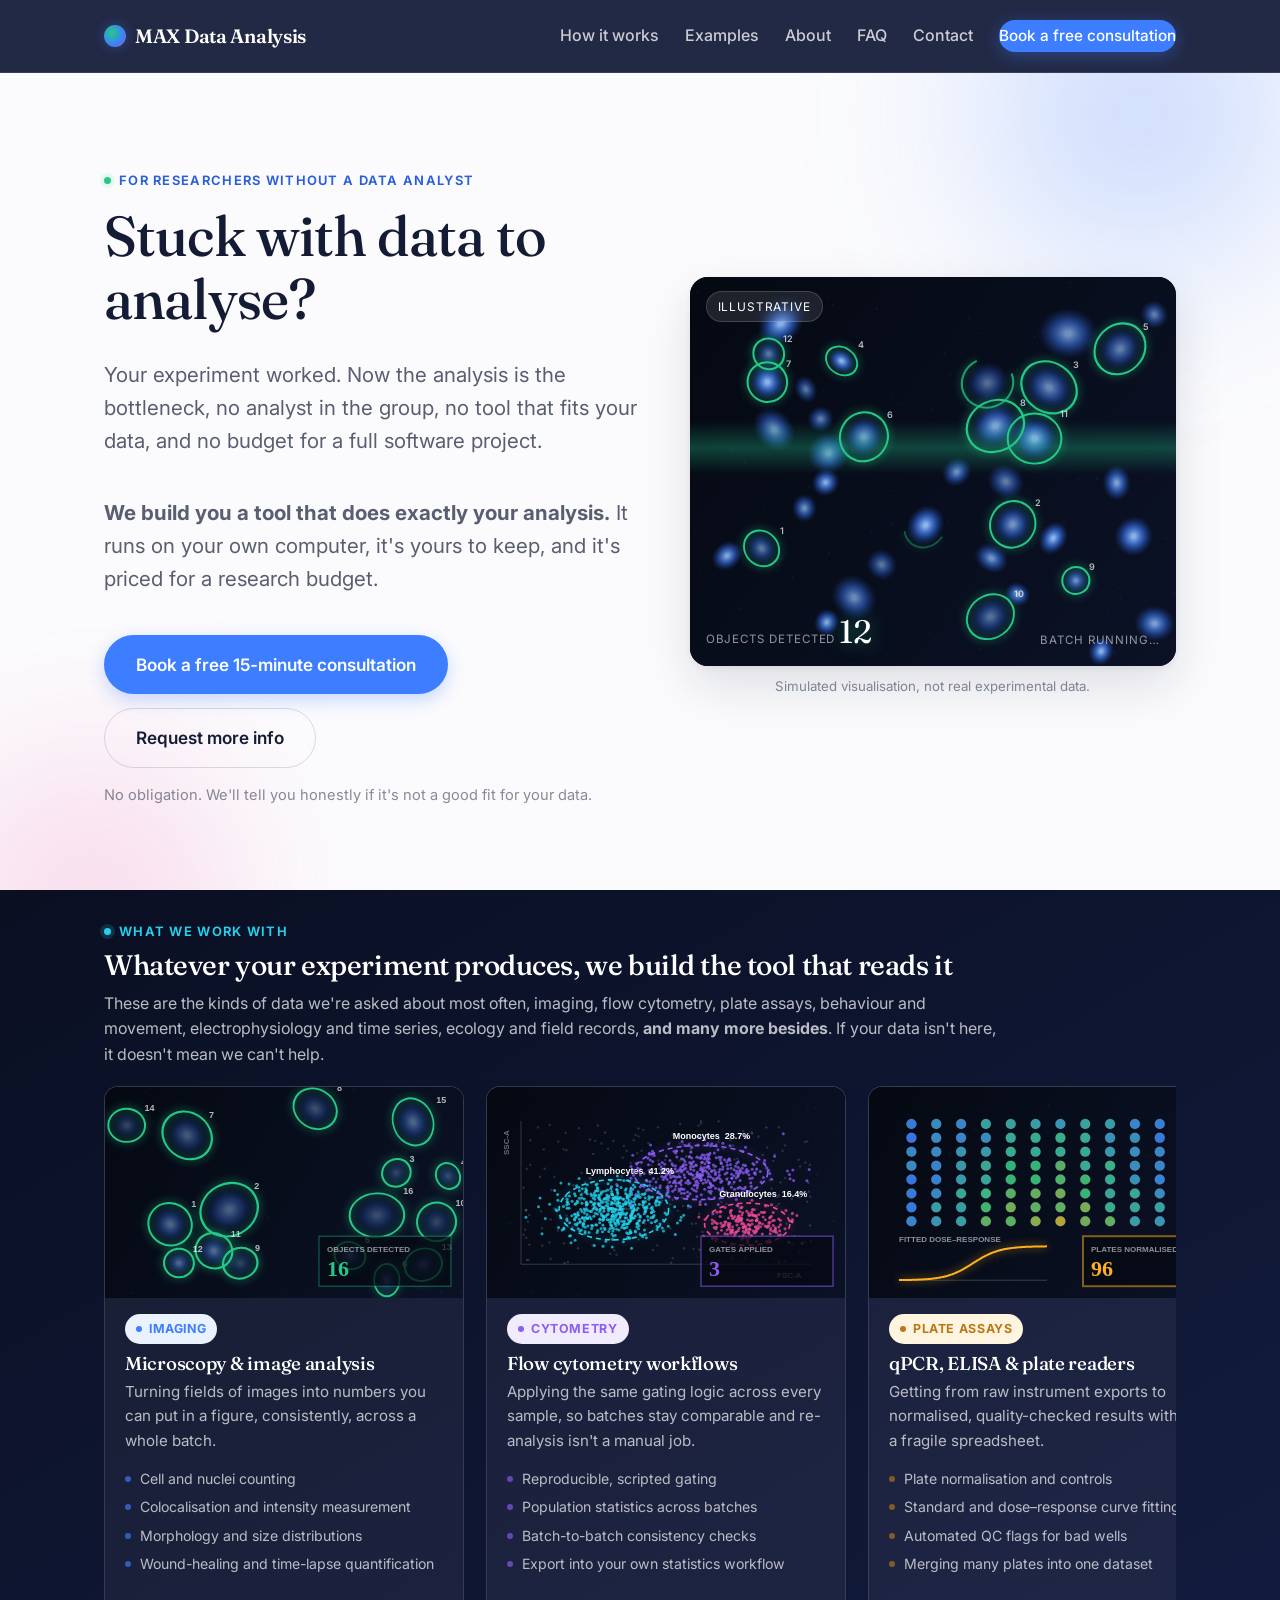
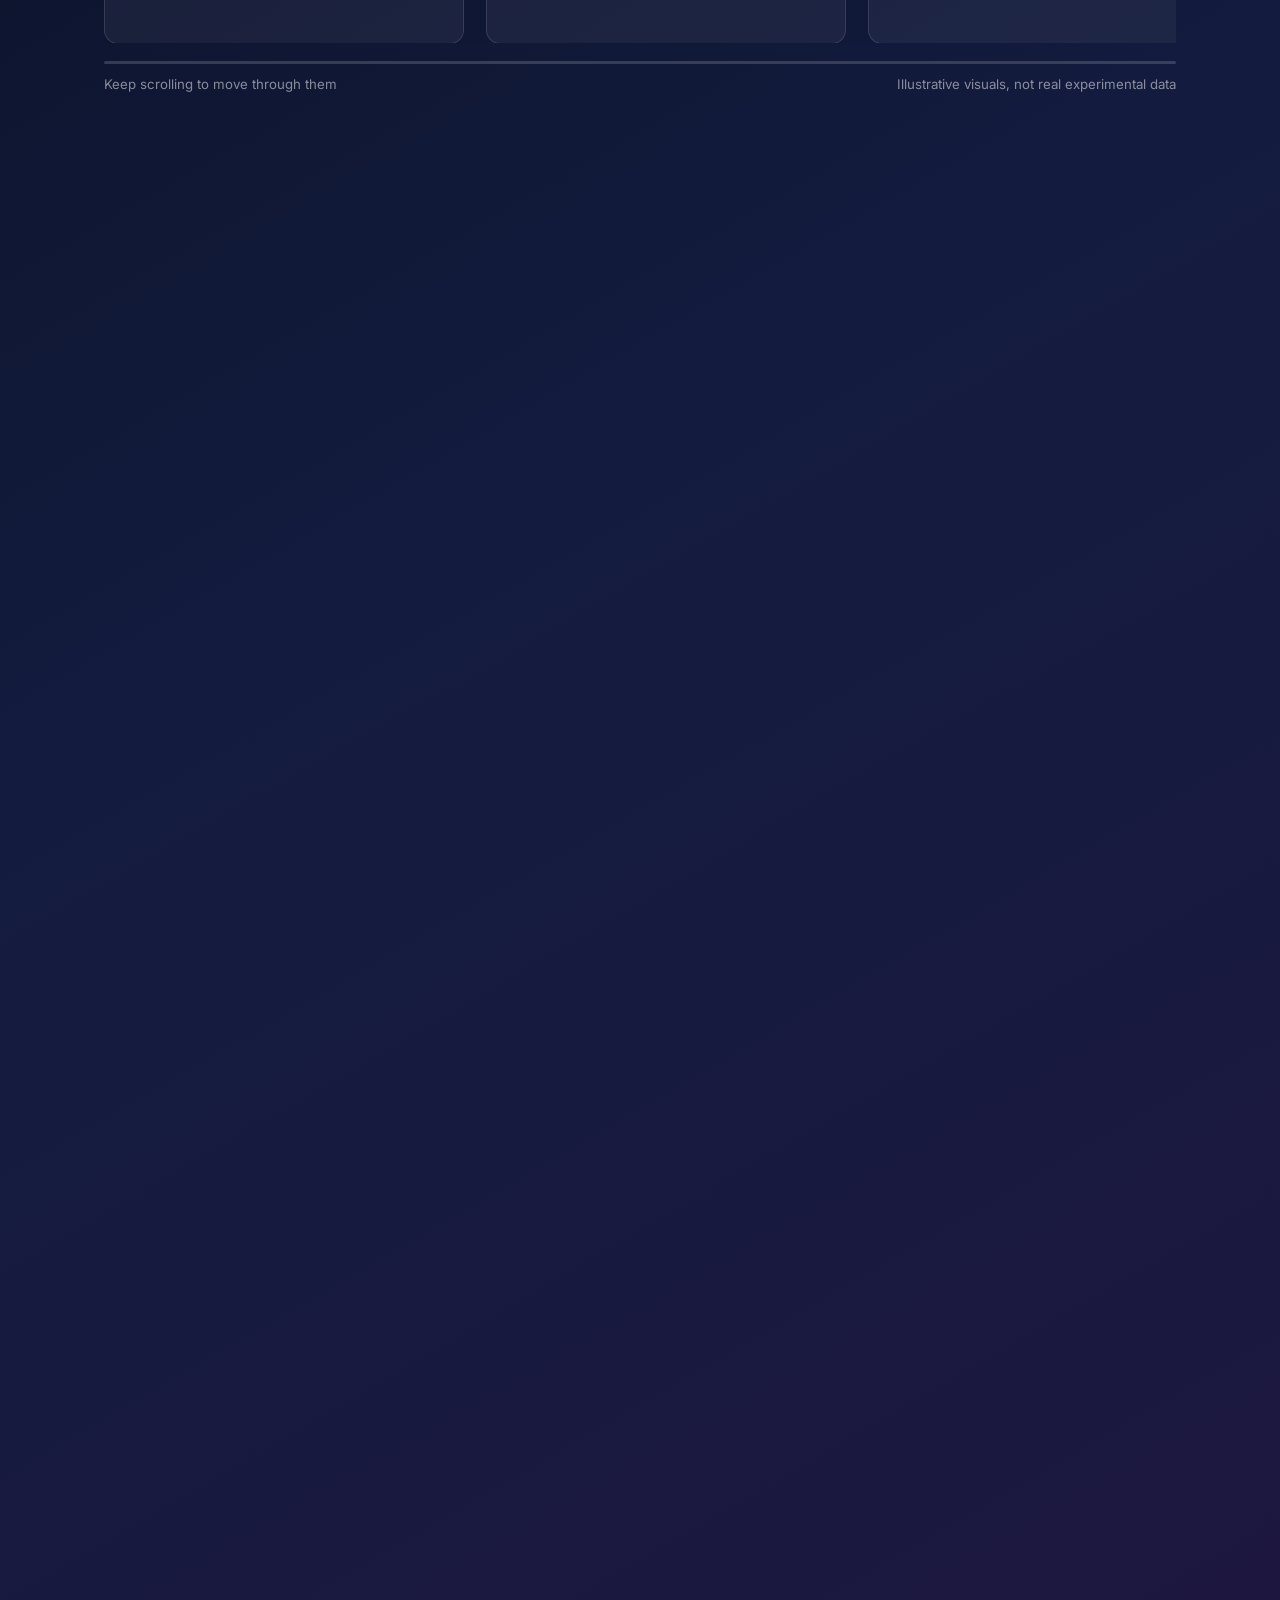
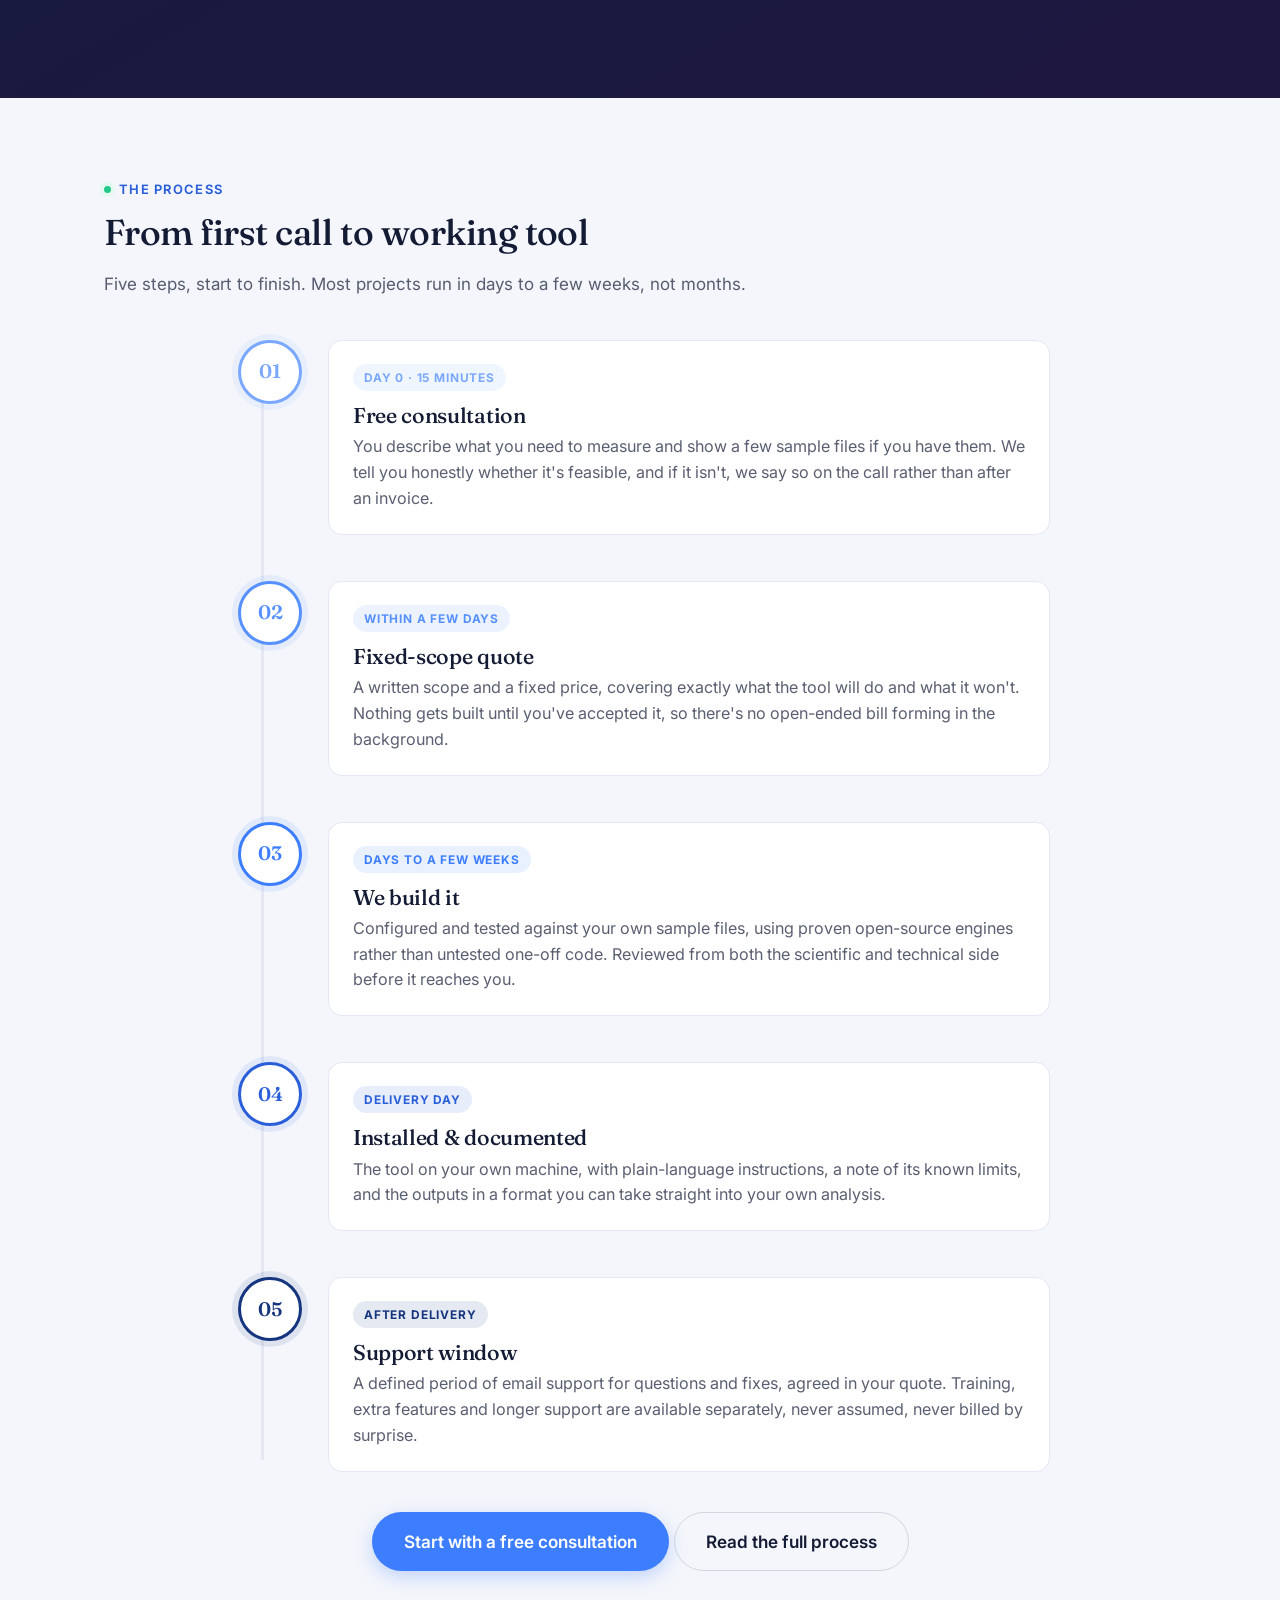
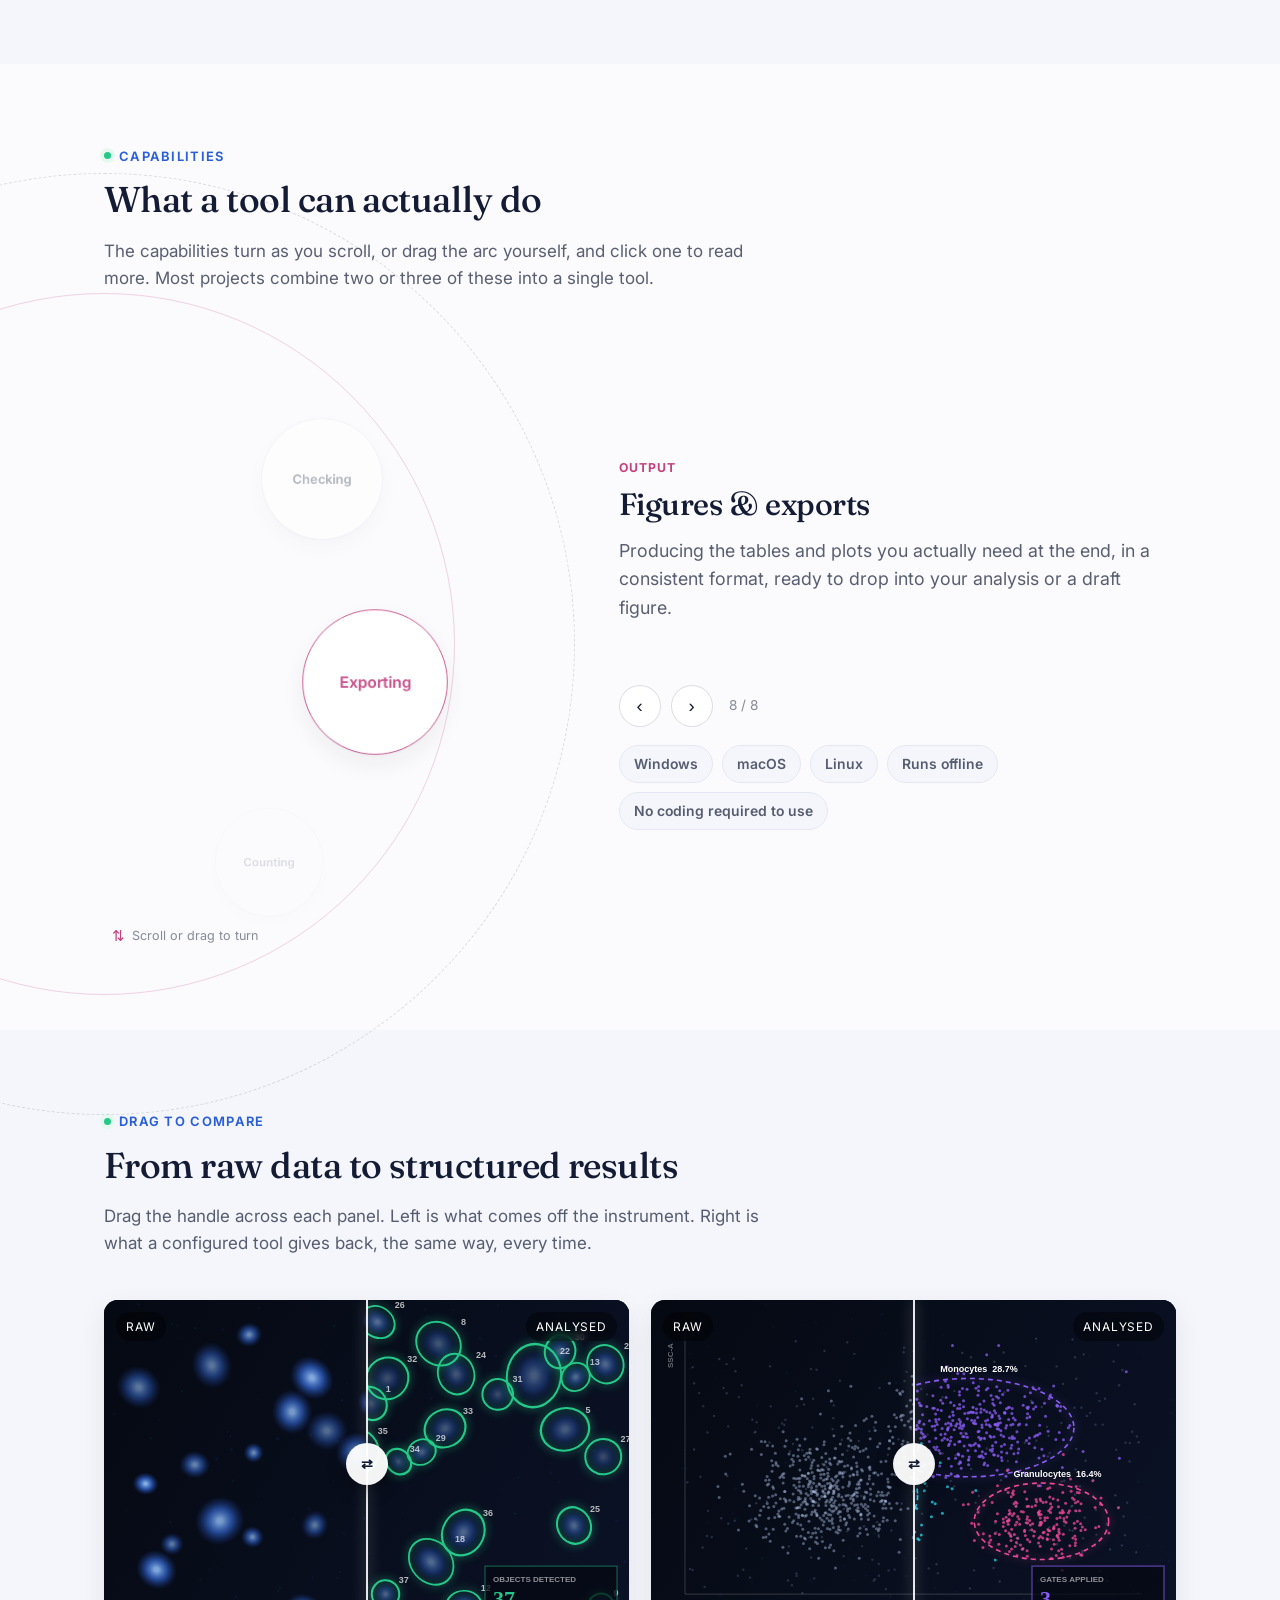
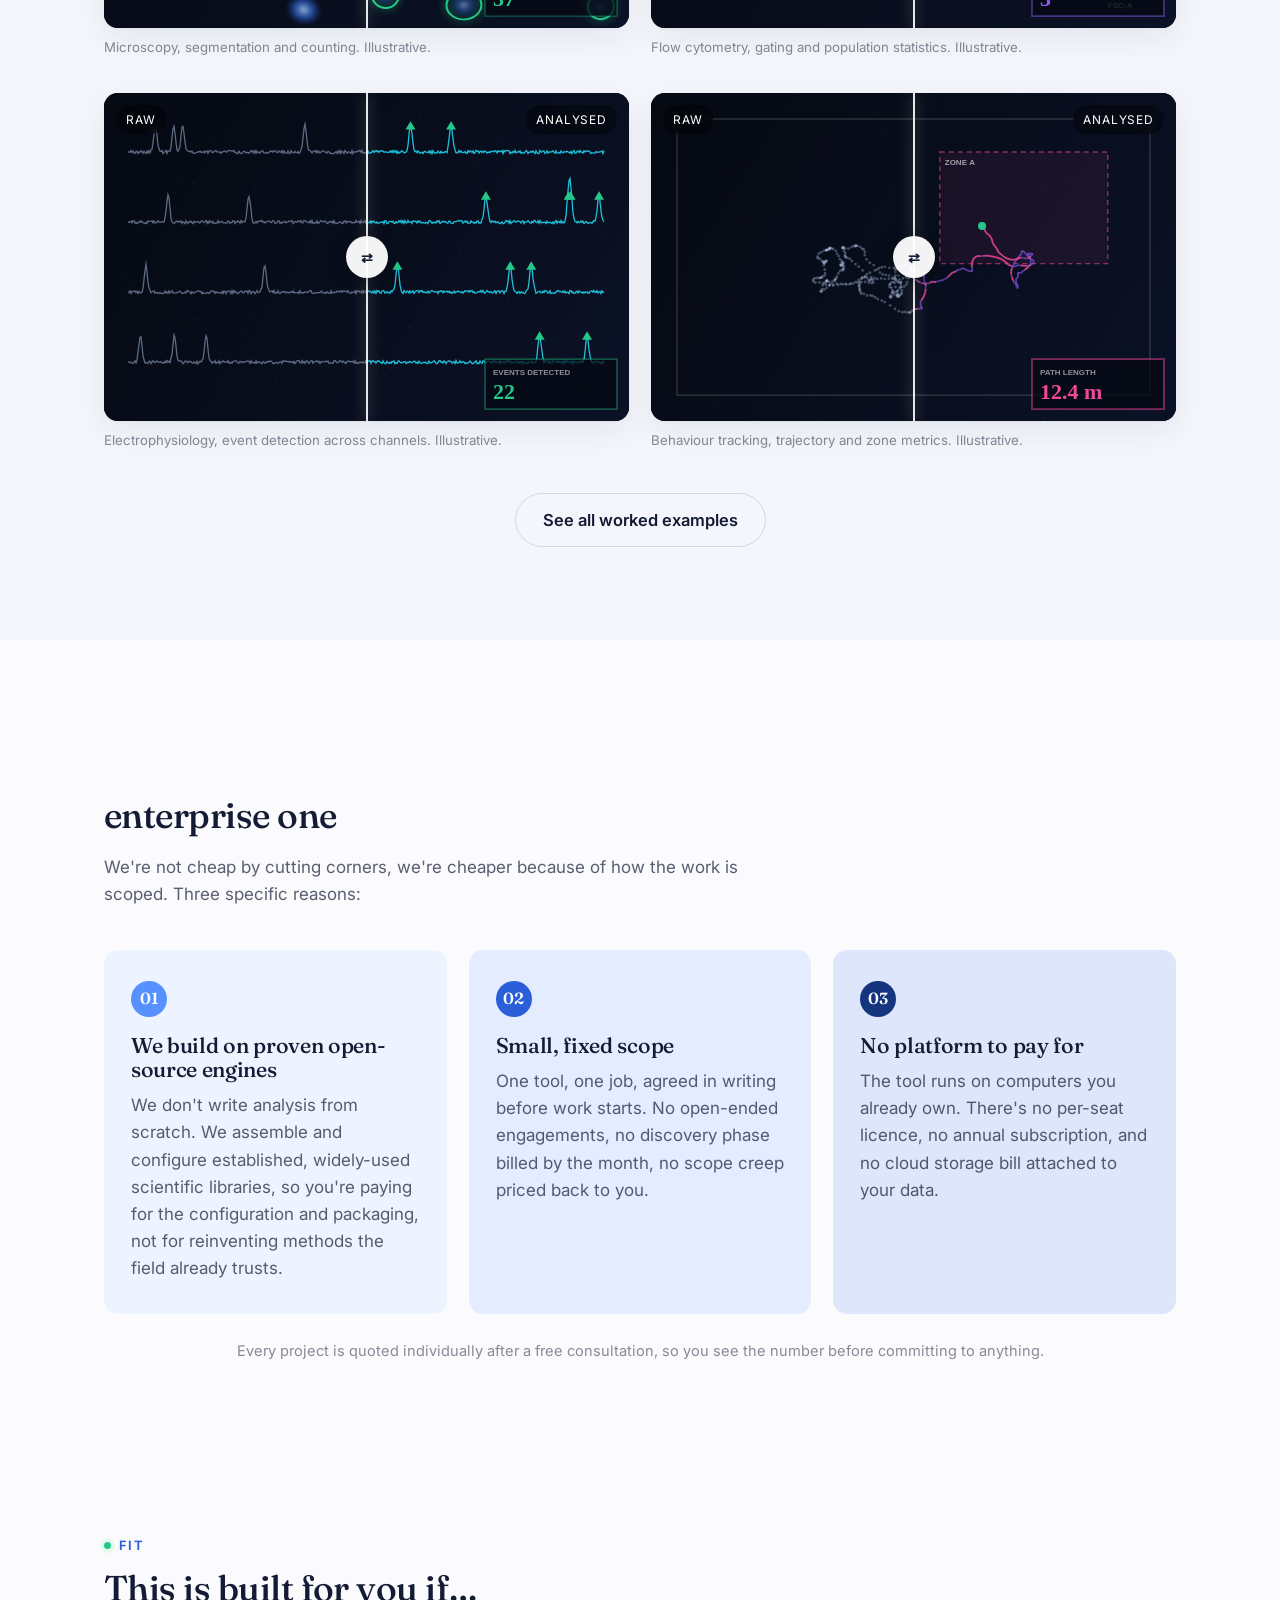
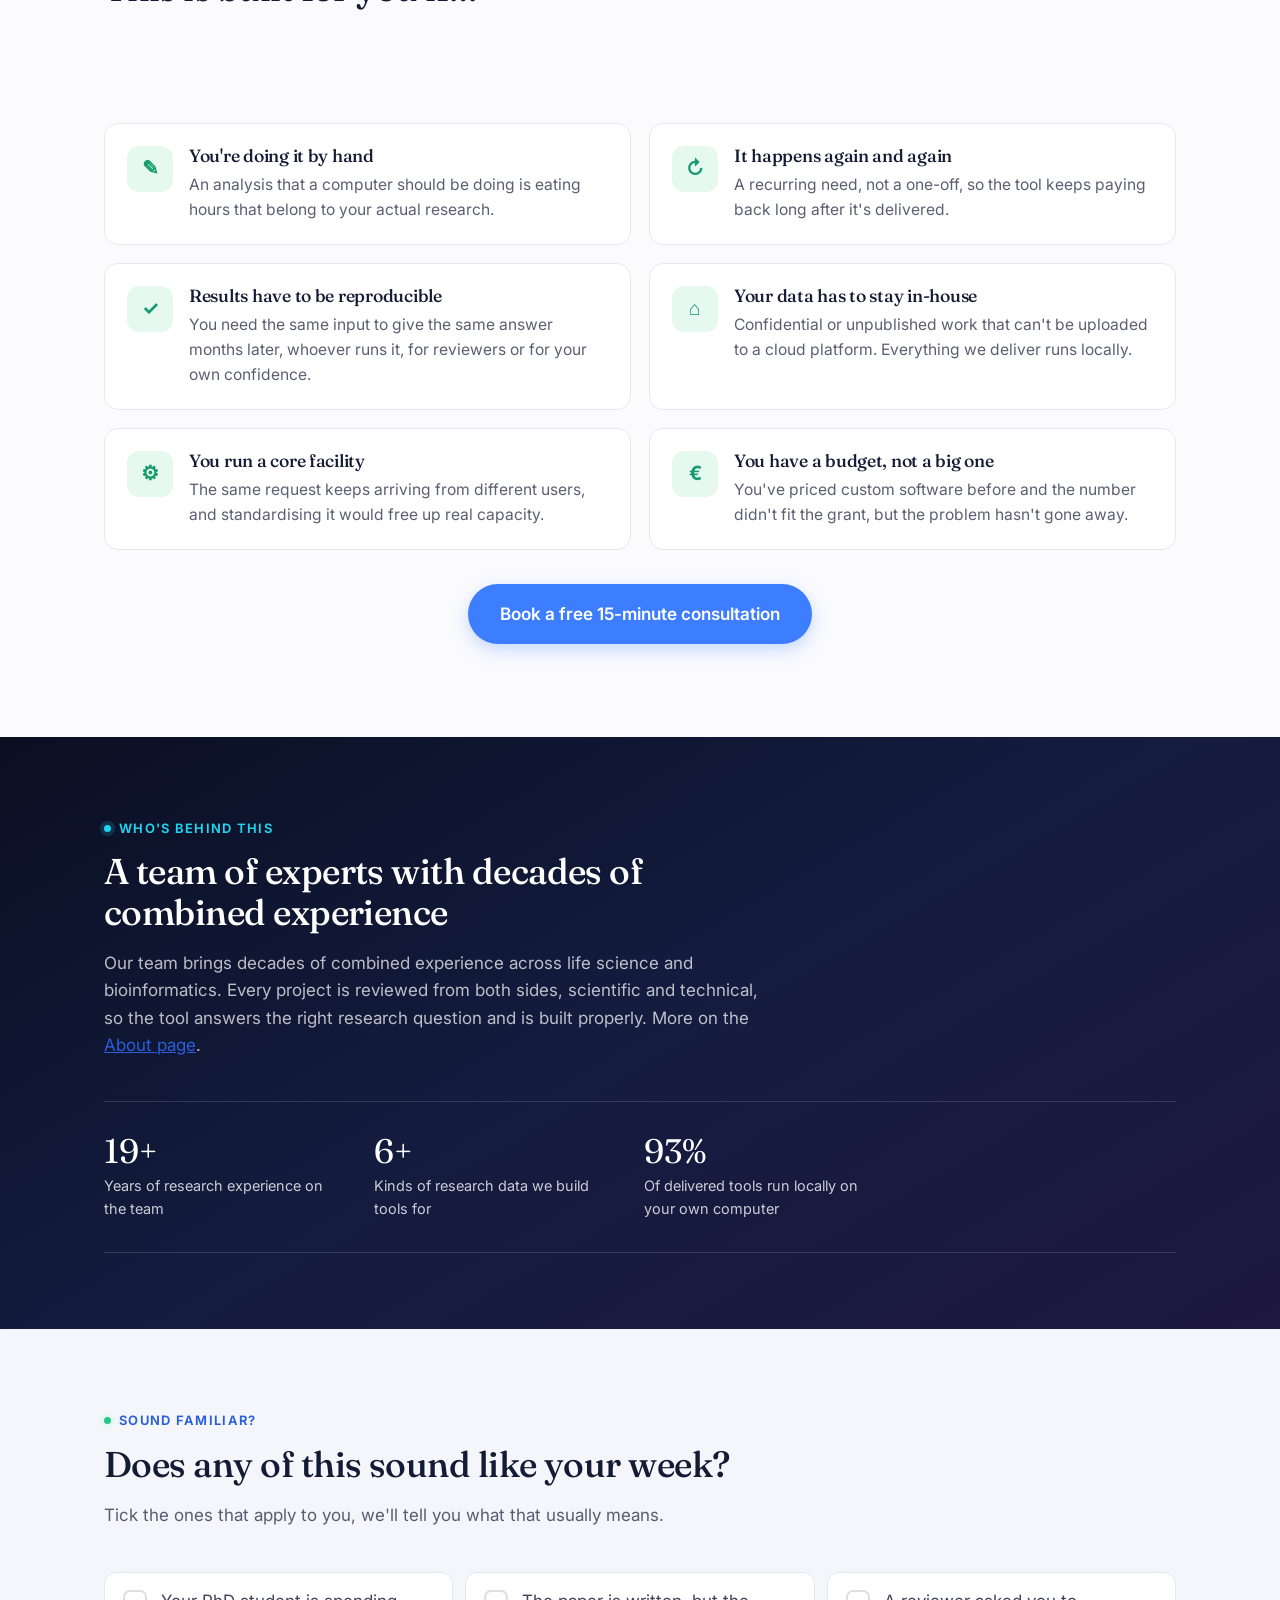
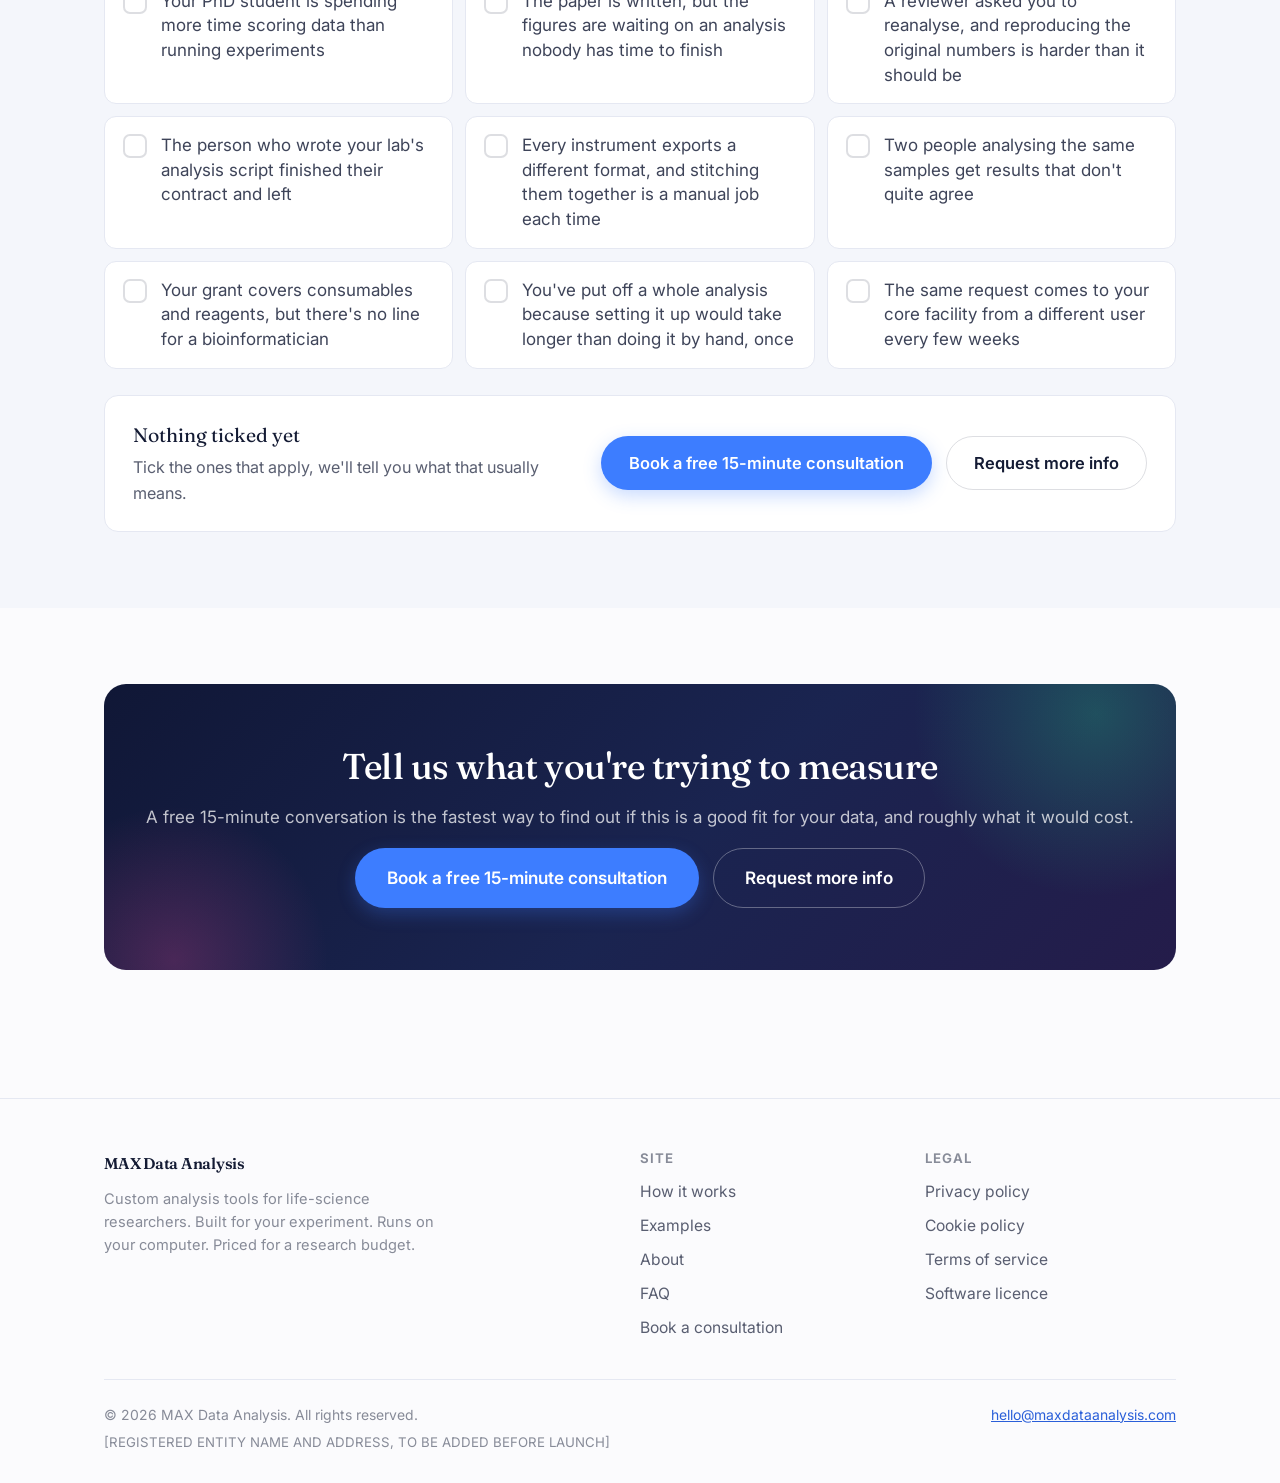
==== commit 997de131: "Reorder homepage sections, drop stylistic em-dashes, fix wheel/header stacking, retarget 15-min cons" ====
--- a/index.html
+++ b/index.html
@@ -3,8 +3,8 @@
 <head>
 <meta charset="UTF-8">
 <meta name="viewport" content="width=device-width, initial-scale=1.0">
-<title>MAX Data Analysis — Custom analysis tools for researchers, priced for research budgets</title>
-<meta name="description" content="Stuck with data to analyse? We build a tool that does exactly your analysis — imaging, cytometry, plate assays, tracking, signals, field data and more. Runs on your computer. Book a free 15-minute consultation.">
+<title>MAX Data Analysis, custom analysis tools for researchers, priced for research budgets</title>
+<meta name="description" content="Stuck with data to analyse? We build a tool that does exactly your analysis, imaging, cytometry, plate assays, tracking, signals, field data and more. Runs on your computer. Book a free 15-minute consultation.">
 <link rel="preconnect" href="https://fonts.googleapis.com">
 <link href="https://fonts.googleapis.com/css2?family=Fraunces:wght@400;500;600&family=Inter:wght@400;500;600;700&display=swap" rel="stylesheet">
 <link rel="stylesheet" href="assets/style.css">
@@ -20,7 +20,7 @@
       <a href="about.html">About</a>
       <a href="faq.html">FAQ</a>
       <a href="contact.html">Contact</a>
-      <a href="book.html" class="nav-cta">Book a free consultation</a>
+      <a href="book.html" class="nav-cta"><span class="cta-full">Book a free consultation</span><span class="cta-short">Book a call</span></a>
     </nav>
   </div>
 </header>
@@ -34,10 +34,10 @@
         <div>
           <span class="eyebrow" data-reveal>For researchers without a data analyst</span>
           <h1 class="mt-0"><span class="kinetic">Stuck with data to analyse?</span></h1>
-          <p class="lede" data-reveal style="--d:100ms">Your experiment worked. Now the analysis is the bottleneck — no analyst in the group, no tool that fits your data, and no budget for a full software project.</p>
+          <p class="lede" data-reveal style="--d:100ms">Your experiment worked. Now the analysis is the bottleneck, no analyst in the group, no tool that fits your data, and no budget for a full software project.</p>
           <p class="lede" data-reveal style="--d:160ms"><strong>We build you a tool that does exactly your analysis.</strong> It runs on your own computer, it's yours to keep, and it's priced for a research budget.</p>
           <div class="hero-actions" data-reveal style="--d:240ms">
-            <a href="book.html" class="btn btn-primary btn-lg">Book a free 15-minute consultation</a>
+            <a href="contact.html" class="btn btn-primary btn-lg">Book a free 15-minute consultation</a>
             <a href="contact.html" class="btn btn-ghost btn-lg">Request more info</a>
           </div>
           <p class="hero-note" data-reveal style="--d:300ms">No obligation. We'll tell you honestly if it's not a good fit for your data.</p>
@@ -54,20 +54,20 @@
               <div class="scope-label">Batch running…</div>
             </div>
           </div>
-          <p class="scope-caption">Simulated visualisation — not real experimental data.</p>
-        </div>
-      </div>
-    </div>
-  </section>
-
-  <!-- SECTION 2 — DATA TYPES -->
+          <p class="scope-caption">Simulated visualisation, not real experimental data.</p>
+        </div>
+      </div>
+    </div>
+  </section>
+
+  <!-- SECTION 2, DATA TYPES -->
   <section class="deep hscroll" id="domains" data-hscroll>
     <div class="hscroll-inner">
      <div class="container">
       <div class="section-head hscroll-head">
         <span class="eyebrow" data-reveal>What we work with</span>
         <h2><span class="kinetic">Whatever your experiment produces, we build the tool that reads it</span></h2>
-        <p data-reveal>These are the kinds of data we're asked about most often — imaging, flow cytometry, plate assays, behaviour and movement, electrophysiology and time series, ecology and field records, <strong>and many more besides</strong>. If your data isn't here, it doesn't mean we can't help.</p>
+        <p data-reveal>These are the kinds of data we're asked about most often, imaging, flow cytometry, plate assays, behaviour and movement, electrophysiology and time series, ecology and field records, <strong>and many more besides</strong>. If your data isn't here, it doesn't mean we can't help.</p>
       </div>
 
       <div class="hscroll-viewport">
@@ -78,7 +78,7 @@
             <div class="niche-body">
               <span class="niche-chip">Imaging</span>
               <h3>Microscopy &amp; image analysis</h3>
-              <p>Turning fields of images into numbers you can put in a figure — consistently, across a whole batch.</p>
+              <p>Turning fields of images into numbers you can put in a figure, consistently, across a whole batch.</p>
               <ul class="niche-list">
                 <li>Cell and nuclei counting</li>
                 <li>Colocalisation and intensity measurement</li>
@@ -168,7 +168,7 @@
             <div class="niche-body">
               <span class="niche-chip">And more</span>
               <h3>Something else entirely?</h3>
-              <p>The list above is where we get asked most — not a closed list.</p>
+              <p>The list above is where we get asked most, not a closed list.</p>
               <ul class="niche-list">
                 <li>Spectrometry, growth curves, colony counts</li>
                 <li>Phenotyping and histology scoring</li>
@@ -184,9 +184,74 @@
       <div class="hscroll-progress"><span></span></div>
       <div class="hscroll-note">
         <span>Keep scrolling to move through them</span>
-        <span>Illustrative visuals — not real experimental data</span>
+        <span>Illustrative visuals, not real experimental data</span>
       </div>
      </div>
+    </div>
+  </section>
+
+  <!-- PROCESS ROADMAP -->
+  <section class="alt">
+    <div class="container">
+      <div class="section-head">
+        <span class="eyebrow" data-reveal>The process</span>
+        <h2><span class="kinetic">From first call to working tool</span></h2>
+        <p data-reveal>Five steps, start to finish. Most projects run in days to a few weeks, not months.</p>
+      </div>
+
+      <div class="vtl">
+        <div class="vtl-rail"><span></span></div>
+
+        <div class="vtl-step vtl-1">
+          <div class="vtl-dot">01</div>
+          <div class="vtl-card">
+            <span class="vtl-when">Day 0 · 15 minutes</span>
+            <h3>Free consultation</h3>
+            <p>You describe what you need to measure and show a few sample files if you have them. We tell you honestly whether it's feasible, and if it isn't, we say so on the call rather than after an invoice.</p>
+          </div>
+        </div>
+
+        <div class="vtl-step vtl-2">
+          <div class="vtl-dot">02</div>
+          <div class="vtl-card">
+            <span class="vtl-when">Within a few days</span>
+            <h3>Fixed-scope quote</h3>
+            <p>A written scope and a fixed price, covering exactly what the tool will do and what it won't. Nothing gets built until you've accepted it, so there's no open-ended bill forming in the background.</p>
+          </div>
+        </div>
+
+        <div class="vtl-step vtl-3">
+          <div class="vtl-dot">03</div>
+          <div class="vtl-card">
+            <span class="vtl-when">Days to a few weeks</span>
+            <h3>We build it</h3>
+            <p>Configured and tested against your own sample files, using proven open-source engines rather than untested one-off code. Reviewed from both the scientific and technical side before it reaches you.</p>
+          </div>
+        </div>
+
+        <div class="vtl-step vtl-4">
+          <div class="vtl-dot">04</div>
+          <div class="vtl-card">
+            <span class="vtl-when">Delivery day</span>
+            <h3>Installed &amp; documented</h3>
+            <p>The tool on your own machine, with plain-language instructions, a note of its known limits, and the outputs in a format you can take straight into your own analysis.</p>
+          </div>
+        </div>
+
+        <div class="vtl-step vtl-5">
+          <div class="vtl-dot">05</div>
+          <div class="vtl-card">
+            <span class="vtl-when">After delivery</span>
+            <h3>Support window</h3>
+            <p>A defined period of email support for questions and fixes, agreed in your quote. Training, extra features and longer support are available separately, never assumed, never billed by surprise.</p>
+          </div>
+        </div>
+      </div>
+
+      <p class="center" style="margin-top:40px;" data-reveal>
+        <a href="book.html" class="btn btn-primary btn-lg">Start with a free consultation</a>
+        <a href="how-it-works.html" class="btn btn-ghost btn-lg">Read the full process</a>
+      </p>
     </div>
   </section>
 
@@ -196,7 +261,7 @@
       <div class="section-head">
         <span class="eyebrow" data-reveal>Capabilities</span>
         <h2><span class="kinetic">What a tool can actually do</span></h2>
-        <p data-reveal>The capabilities turn as you scroll — or drag the arc yourself, and click one to read more. Most projects combine two or three of these into a single tool.</p>
+        <p data-reveal>The capabilities turn as you scroll, or drag the arc yourself, and click one to read more. Most projects combine two or three of these into a single tool.</p>
       </div>
 
       <div class="wheel-wrap" data-wheel>
@@ -205,16 +270,16 @@
           <span class="wheel-hint">Scroll or drag to turn</span>
 
           <div class="wheel-node" tabindex="0" style="--node-c:#3D7DFF" data-color="#3D7DFF" data-tag="Detection" data-title="Counting &amp; detection"
-               data-desc="Finding and counting objects — cells, colonies, particles, events — using the same criteria on every image or recording, so the numbers don't shift depending on who ran the analysis.">Counting</div>
+               data-desc="Finding and counting objects, cells, colonies, particles, events, using the same criteria on every image or recording, so the numbers don't shift depending on who ran the analysis.">Counting</div>
 
           <div class="wheel-node" tabindex="0" style="--node-c:#8B5CF6" data-color="#8B5CF6" data-tag="Segmentation" data-title="Segmentation &amp; outlining"
-               data-desc="Separating objects from background and from each other — including touching or overlapping ones — so each can be measured individually rather than as a single blob.">Segmenting</div>
+               data-desc="Separating objects from background and from each other, including touching or overlapping ones, so each can be measured individually rather than as a single blob.">Segmenting</div>
 
           <div class="wheel-node" tabindex="0" style="--node-c:#F0499B" data-color="#F0499B" data-tag="Measurement" data-title="Measurement &amp; morphometry"
                data-desc="Extracting size, shape, intensity and spatial features per object, exported as a structured table you can take straight into your own statistics.">Measuring</div>
 
           <div class="wheel-node" tabindex="0" style="--node-c:#B8791A" data-color="#B8791A" data-tag="Normalisation" data-title="Normalisation &amp; curve fitting"
-               data-desc="Applying controls, correcting between plates or sessions, and fitting standard or dose–response curves — the steps that make results comparable across an experiment.">Normalising</div>
+               data-desc="Applying controls, correcting between plates or sessions, and fitting standard or dose–response curves, the steps that make results comparable across an experiment.">Normalising</div>
 
           <div class="wheel-node" tabindex="0" style="--node-c:#0E9BB5" data-color="#0E9BB5" data-tag="Batch" data-title="Batch processing"
                data-desc="Running the whole pipeline across hundreds or thousands of files in one go, unattended, with a log of what was processed and what failed.">Batching</div>
@@ -223,7 +288,7 @@
                data-desc="Taking inconsistent exports, mismatched naming and scattered files, and turning them into one clean dataset with validation rules that catch problems early.">Cleaning</div>
 
           <div class="wheel-node" tabindex="0" style="--node-c:#2A5FD9" data-color="#2A5FD9" data-tag="Quality" data-title="Quality control"
-               data-desc="Automatic flags for out-of-range values, failed controls, bad wells or corrupted files — so problems surface before they reach a figure.">Checking</div>
+               data-desc="Automatic flags for out-of-range values, failed controls, bad wells or corrupted files, so problems surface before they reach a figure.">Checking</div>
 
           <div class="wheel-node" tabindex="0" style="--node-c:#C4407F" data-color="#C4407F" data-tag="Output" data-title="Figures &amp; exports"
                data-desc="Producing the tables and plots you actually need at the end, in a consistent format, ready to drop into your analysis or a draft figure.">Exporting</div>
@@ -232,7 +297,7 @@
         <div class="wheel-panel">
           <span class="wp-tag" data-wheel-tag>Detection</span>
           <h3 class="wp-title" data-wheel-title>Counting &amp; detection</h3>
-          <p class="wp-desc" data-wheel-desc>Finding and counting objects — cells, colonies, particles, events — using the same criteria on every image or recording, so the numbers don't shift depending on who ran the analysis.</p>
+          <p class="wp-desc" data-wheel-desc>Finding and counting objects, cells, colonies, particles, events, using the same criteria on every image or recording, so the numbers don't shift depending on who ran the analysis.</p>
           <div class="wheel-nav">
             <button class="carousel-btn" data-wheel-prev aria-label="Previous capability">‹</button>
             <button class="carousel-btn" data-wheel-next aria-label="Next capability">›</button>
@@ -256,7 +321,7 @@
       <div class="section-head">
         <span class="eyebrow" data-reveal>Drag to compare</span>
         <h2><span class="kinetic">From raw data to structured results</span></h2>
-        <p data-reveal>Drag the handle across each panel. Left is what comes off the instrument. Right is what a configured tool gives back — the same way, every time.</p>
+        <p data-reveal>Drag the handle across each panel. Left is what comes off the instrument. Right is what a configured tool gives back, the same way, every time.</p>
       </div>
       <div class="grid-2">
         <div data-reveal>
@@ -266,7 +331,7 @@
             <span class="ba-tag l">Raw</span><span class="ba-tag r">Analysed</span>
             <div class="ba-handle"></div><div class="ba-knob">⇄</div>
           </div>
-          <p class="viz-cap">Microscopy — segmentation and counting. Illustrative.</p>
+          <p class="viz-cap">Microscopy, segmentation and counting. Illustrative.</p>
         </div>
         <div data-reveal style="--d:120ms">
           <div class="ba" data-ba data-type="cytometry" data-seed="8842">
@@ -275,7 +340,7 @@
             <span class="ba-tag l">Raw</span><span class="ba-tag r">Analysed</span>
             <div class="ba-handle"></div><div class="ba-knob">⇄</div>
           </div>
-          <p class="viz-cap">Flow cytometry — gating and population statistics. Illustrative.</p>
+          <p class="viz-cap">Flow cytometry, gating and population statistics. Illustrative.</p>
         </div>
         <div data-reveal>
           <div class="ba" data-ba data-type="signal" data-seed="9953">
@@ -284,7 +349,7 @@
             <span class="ba-tag l">Raw</span><span class="ba-tag r">Analysed</span>
             <div class="ba-handle"></div><div class="ba-knob">⇄</div>
           </div>
-          <p class="viz-cap">Electrophysiology — event detection across channels. Illustrative.</p>
+          <p class="viz-cap">Electrophysiology, event detection across channels. Illustrative.</p>
         </div>
         <div data-reveal style="--d:120ms">
           <div class="ba" data-ba data-type="tracking" data-seed="1264">
@@ -293,7 +358,7 @@
             <span class="ba-tag l">Raw</span><span class="ba-tag r">Analysed</span>
             <div class="ba-handle"></div><div class="ba-knob">⇄</div>
           </div>
-          <p class="viz-cap">Behaviour tracking — trajectory and zone metrics. Illustrative.</p>
+          <p class="viz-cap">Behaviour tracking, trajectory and zone metrics. Illustrative.</p>
         </div>
       </div>
       <p class="center" style="margin-top:28px;" data-reveal><a href="examples.html" class="btn btn-ghost">See all worked examples</a></p>
@@ -306,13 +371,13 @@
       <div class="section-head">
         <span class="eyebrow" data-reveal>Why it costs less</span>
         <h2><span class="kinetic">Priced for a research budget, not an enterprise one</span></h2>
-        <p data-reveal>We're not cheap by cutting corners — we're cheaper because of how the work is scoped. Three specific reasons:</p>
+        <p data-reveal>We're not cheap by cutting corners, we're cheaper because of how the work is scoped. Three specific reasons:</p>
       </div>
       <div class="cost-grid">
         <div class="cost-card cc-b1" data-reveal>
           <span class="cc-num">01</span>
           <h3>We build on proven open-source engines</h3>
-          <p>We don't write analysis from scratch. We assemble and configure established, widely-used scientific libraries — so you're paying for the configuration and packaging, not for reinventing methods the field already trusts.</p>
+          <p>We don't write analysis from scratch. We assemble and configure established, widely-used scientific libraries, so you're paying for the configuration and packaging, not for reinventing methods the field already trusts.</p>
         </div>
         <div class="cost-card cc-b2" data-reveal style="--d:100ms">
           <span class="cc-num">02</span>
@@ -329,70 +394,6 @@
     </div>
   </section>
 
-  <!-- PROCESS ROADMAP -->
-  <section class="alt">
-    <div class="container">
-      <div class="section-head">
-        <span class="eyebrow" data-reveal>The process</span>
-        <h2><span class="kinetic">From first call to working tool</span></h2>
-        <p data-reveal>Five steps, start to finish. Most projects run in days to a few weeks, not months.</p>
-      </div>
-
-      <div class="vtl">
-        <div class="vtl-rail"><span></span></div>
-
-        <div class="vtl-step vtl-1">
-          <div class="vtl-dot">01</div>
-          <div class="vtl-card">
-            <span class="vtl-when">Day 0 · 15 minutes</span>
-            <h3>Free consultation</h3>
-            <p>You describe what you need to measure and show a few sample files if you have them. We tell you honestly whether it's feasible — and if it isn't, we say so on the call rather than after an invoice.</p>
-          </div>
-        </div>
-
-        <div class="vtl-step vtl-2">
-          <div class="vtl-dot">02</div>
-          <div class="vtl-card">
-            <span class="vtl-when">Within a few days</span>
-            <h3>Fixed-scope quote</h3>
-            <p>A written scope and a fixed price, covering exactly what the tool will do and what it won't. Nothing gets built until you've accepted it, so there's no open-ended bill forming in the background.</p>
-          </div>
-        </div>
-
-        <div class="vtl-step vtl-3">
-          <div class="vtl-dot">03</div>
-          <div class="vtl-card">
-            <span class="vtl-when">Days to a few weeks</span>
-            <h3>We build it</h3>
-            <p>Configured and tested against your own sample files, using proven open-source engines rather than untested one-off code. Reviewed from both the scientific and technical side before it reaches you.</p>
-          </div>
-        </div>
-
-        <div class="vtl-step vtl-4">
-          <div class="vtl-dot">04</div>
-          <div class="vtl-card">
-            <span class="vtl-when">Delivery day</span>
-            <h3>Installed &amp; documented</h3>
-            <p>The tool on your own machine, with plain-language instructions, a note of its known limits, and the outputs in a format you can take straight into your own analysis.</p>
-          </div>
-        </div>
-
-        <div class="vtl-step vtl-5">
-          <div class="vtl-dot">05</div>
-          <div class="vtl-card">
-            <span class="vtl-when">After delivery</span>
-            <h3>Support window</h3>
-            <p>A defined period of email support for questions and fixes, agreed in your quote. Training, extra features and longer support are available separately — never assumed, never billed by surprise.</p>
-          </div>
-        </div>
-      </div>
-
-      <p class="center" style="margin-top:40px;" data-reveal>
-        <a href="book.html" class="btn btn-primary btn-lg">Start with a free consultation</a>
-        <a href="how-it-works.html" class="btn btn-ghost btn-lg">Read the full process</a>
-      </p>
-    </div>
-  </section>
 
   <!-- GOOD FIT -->
   <section>
@@ -415,14 +416,14 @@
           <div class="fit-ico">↻</div>
           <div>
             <h3>It happens again and again</h3>
-            <p>A recurring need, not a one-off — so the tool keeps paying back long after it's delivered.</p>
+            <p>A recurring need, not a one-off, so the tool keeps paying back long after it's delivered.</p>
           </div>
         </div>
         <div class="fit-card" data-reveal style="--d:140ms">
           <div class="fit-ico">✓</div>
           <div>
             <h3>Results have to be reproducible</h3>
-            <p>You need the same input to give the same answer months later, whoever runs it — for reviewers or for your own confidence.</p>
+            <p>You need the same input to give the same answer months later, whoever runs it, for reviewers or for your own confidence.</p>
           </div>
         </div>
         <div class="fit-card" data-reveal style="--d:210ms">
@@ -443,13 +444,13 @@
           <div class="fit-ico">€</div>
           <div>
             <h3>You have a budget, not a big one</h3>
-            <p>You've priced custom software before and the number didn't fit the grant — but the problem hasn't gone away.</p>
+            <p>You've priced custom software before and the number didn't fit the grant, but the problem hasn't gone away.</p>
           </div>
         </div>
       </div>
 
       <p class="center" style="margin-top:34px;" data-reveal>
-        <a href="book.html" class="btn btn-primary btn-lg">Book a free 15-minute consultation</a>
+        <a href="contact.html" class="btn btn-primary btn-lg">Book a free 15-minute consultation</a>
       </p>
     </div>
   </section>
@@ -460,7 +461,7 @@
       <div class="section-head">
         <span class="eyebrow" data-reveal>Who's behind this</span>
         <h2><span class="kinetic">A team of experts with decades of combined experience</span></h2>
-        <p data-reveal>Our team brings decades of combined experience across life science and bioinformatics. Every project is reviewed from both sides — scientific and technical — so the tool answers the right research question and is built properly. More on the <a href="about.html">About page</a>.</p>
+        <p data-reveal>Our team brings decades of combined experience across life science and bioinformatics. Every project is reviewed from both sides, scientific and technical, so the tool answers the right research question and is built properly. More on the <a href="about.html">About page</a>.</p>
       </div>
       <div class="trust-strip" data-reveal>
         <div class="trust-item"><span class="num"><span data-count="20" data-suffix="+">0</span></span><span class="label">Years of research experience on the team</span></div>
@@ -476,7 +477,7 @@
       <div class="section-head" style="max-width:760px;">
         <span class="eyebrow" data-reveal>Sound familiar?</span>
         <h2><span class="kinetic">Does any of this sound like your week?</span></h2>
-        <p data-reveal>Tick the ones that apply to you — we'll tell you what that usually means.</p>
+        <p data-reveal>Tick the ones that apply to you, we'll tell you what that usually means.</p>
       </div>
 
       <div class="pain-list" data-pain>
@@ -510,7 +511,7 @@
         </button>
         <button type="button" class="pain-item" data-reveal style="--d:350ms">
           <span class="pain-box">✓</span>
-          <span>You've put off a whole analysis because setting it up would take longer than doing it by hand — once</span>
+          <span>You've put off a whole analysis because setting it up would take longer than doing it by hand, once</span>
         </button>
         <button type="button" class="pain-item" data-reveal style="--d:400ms">
           <span class="pain-box">✓</span>
@@ -521,10 +522,10 @@
       <div class="pain-tally" data-pain-tally data-reveal>
         <div>
           <span class="pt-count" data-pain-count>Nothing ticked yet</span>
-          <p class="pt-msg" data-pain-msg>Tick the ones that apply — we'll tell you what that usually means.</p>
+          <p class="pt-msg" data-pain-msg>Tick the ones that apply, we'll tell you what that usually means.</p>
         </div>
         <div class="hero-actions">
-          <a href="book.html" class="btn btn-primary">Book a free 15-minute consultation</a>
+          <a href="contact.html" class="btn btn-primary">Book a free 15-minute consultation</a>
           <a href="contact.html" class="btn btn-ghost">Request more info</a>
         </div>
       </div>
@@ -536,9 +537,9 @@
     <div class="container">
       <div class="cta-band" data-reveal>
         <h2><span class="kinetic">Tell us what you're trying to measure</span></h2>
-        <p>A free 15-minute conversation is the fastest way to find out if this is a good fit for your data — and roughly what it would cost.</p>
+        <p>A free 15-minute conversation is the fastest way to find out if this is a good fit for your data, and roughly what it would cost.</p>
         <div class="hero-actions" style="justify-content:center; margin-top:10px;">
-          <a href="book.html" class="btn btn-primary btn-lg">Book a free 15-minute consultation</a>
+          <a href="contact.html" class="btn btn-primary btn-lg">Book a free 15-minute consultation</a>
           <a href="contact.html" class="btn btn-ghost btn-lg">Request more info</a>
         </div>
       </div>
@@ -573,7 +574,7 @@
     <div class="footer-bottom">
       <div>
         <div>© 2026 MAX Data Analysis. All rights reserved.</div>
-        <div class="legal-note">[REGISTERED ENTITY NAME AND ADDRESS — TO BE ADDED BEFORE LAUNCH]</div>
+        <div class="legal-note">[REGISTERED ENTITY NAME AND ADDRESS, TO BE ADDED BEFORE LAUNCH]</div>
       </div>
       <div><a href="mailto:hello@maxdataanalysis.com">hello@maxdataanalysis.com</a></div>
     </div>
--- a/assets/style.css
+++ b/assets/style.css
@@ -136,12 +136,26 @@
   padding: 10px 20px; border-radius: 999px; font-size: 0.9rem !important; font-weight: 600;
   box-shadow: 0 4px 16px rgba(61,125,255,0.34);
   transition: background .35s var(--ease), transform .35s var(--ease), box-shadow .35s var(--ease);
+  white-space: nowrap; flex: 0 0 auto;
 }
 .nav-cta:hover { background: #5691FF; transform: translateY(-1px); box-shadow: 0 8px 24px rgba(61,125,255,0.5); }
+/* Short label swapped in on narrow screens so the pill never wraps. */
+.nav-cta .cta-short { display: none; }
 
 @media (max-width: 900px) {
   nav.main-nav { gap: 16px; }
   nav.main-nav a:not(.nav-cta) { display: none; }
+}
+
+/* Narrow phones: the logo and CTA pill together no longer fit the full
+   "Book a free consultation" label on one line, so shrink the logo and
+   swap in a shorter CTA label instead of letting either wrap. */
+@media (max-width: 420px) {
+  .site-header .container { padding: 0 16px; }
+  .logo { font-size: 0.98rem; gap: 6px; white-space: nowrap; }
+  .nav-cta { padding: 9px 14px; font-size: 0.82rem !important; }
+  .nav-cta .cta-full { display: none; }
+  .nav-cta .cta-short { display: inline; }
 }
 
 /* ---------------- Buttons ---------------- */
@@ -596,8 +610,15 @@
    card row gets everything left over. min-height:0 on the flex child is
    required or the cards refuse to shrink and get clipped. */
 .hscroll-inner {
-  position: sticky; top: var(--hh); height: calc(100vh - var(--hh));
-  min-height: 520px;
+  position: sticky; top: var(--hh);
+  height: calc(100vh - var(--hh));
+  height: calc(100dvh - var(--hh));
+  /* Floor the panel at 520px on tall windows for readability, but never force
+     it taller than the window itself — that was pushing card content past
+     the bottom edge on short / fullscreen browser windows. */
+  min-height: 460px;
+  max-height: calc(100vh - var(--hh));
+  max-height: calc(100dvh - var(--hh));
   display: flex; flex-direction: column;
   overflow: hidden; padding: 26px 0 22px;
 }
@@ -629,14 +650,14 @@
 .hscroll .niche-list li::before { top: 11px; }
 
 /* short viewports: trim further so nothing is ever cut */
-@media (min-width: 901px) and (max-height: 820px) {
+@media (min-width: 901px) and (max-height: 860px) {
   .hscroll-head p { display: none; }
   .hscroll-head { margin-bottom: 14px; }
   .hscroll .niche .viz { flex-basis: 32%; }
   .hscroll .niche-list li:nth-child(n+4) { display: none; }
   .hscroll-note { display: none; }
 }
-@media (min-width: 901px) and (max-height: 700px) {
+@media (min-width: 901px) and (max-height: 760px) {
   .hscroll .niche-list li:nth-child(n+3) { display: none; }
   /* hide the description, never the trailing CTA paragraph */
   .hscroll .niche-body > p:not(:last-child) { display: none; }
@@ -707,6 +728,11 @@
 .wheel {
   position: relative; width: 100%; height: 620px;
   touch-action: pan-y; cursor: grab; overflow: visible;
+  /* Nodes get a dynamic z-index up to ~100 in JS so the nearest one stacks
+     above the others. Isolate that into its own stacking context, capped
+     below the sticky header's z-index (60), so a node scrolling past the
+     header top always renders behind it instead of on top of it. */
+  z-index: 1; isolation: isolate;
 }
 .wheel.grabbing { cursor: grabbing; }
 @media (max-width: 900px) { .wheel { height: 460px; } }
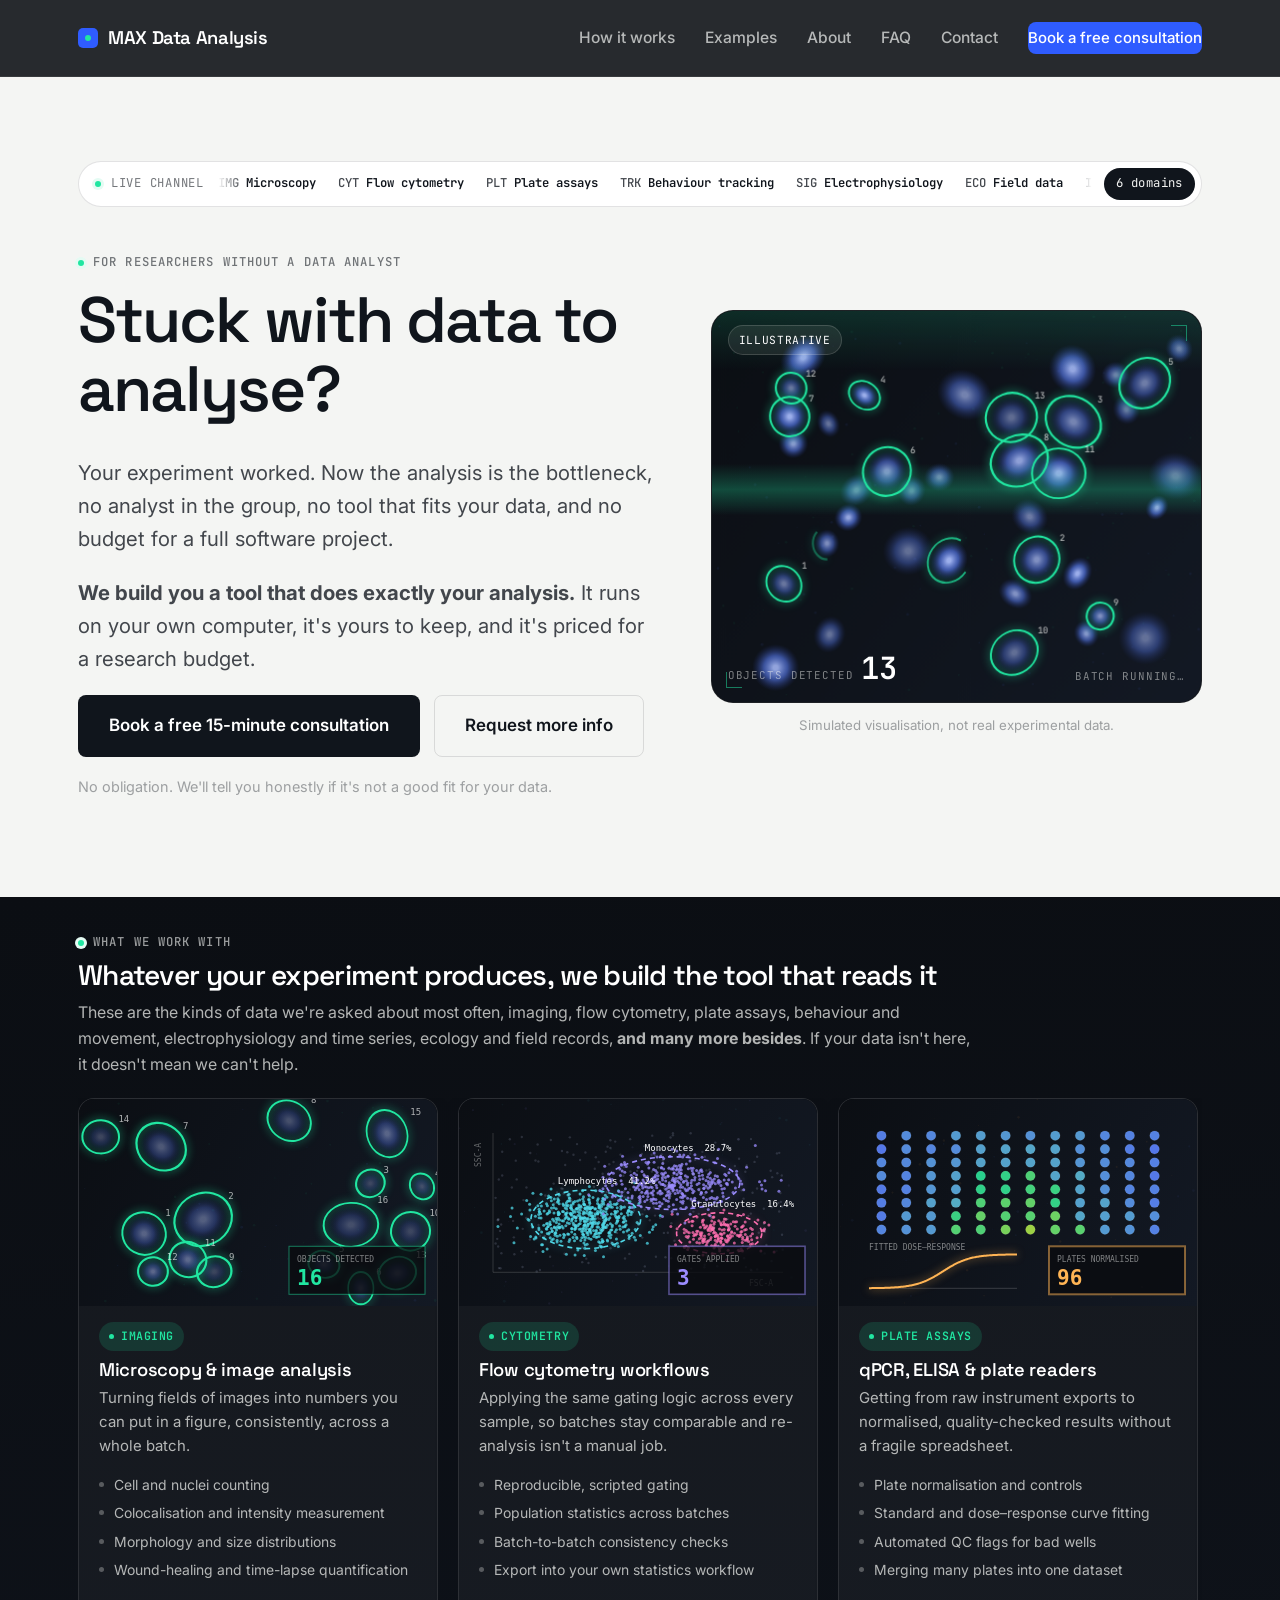
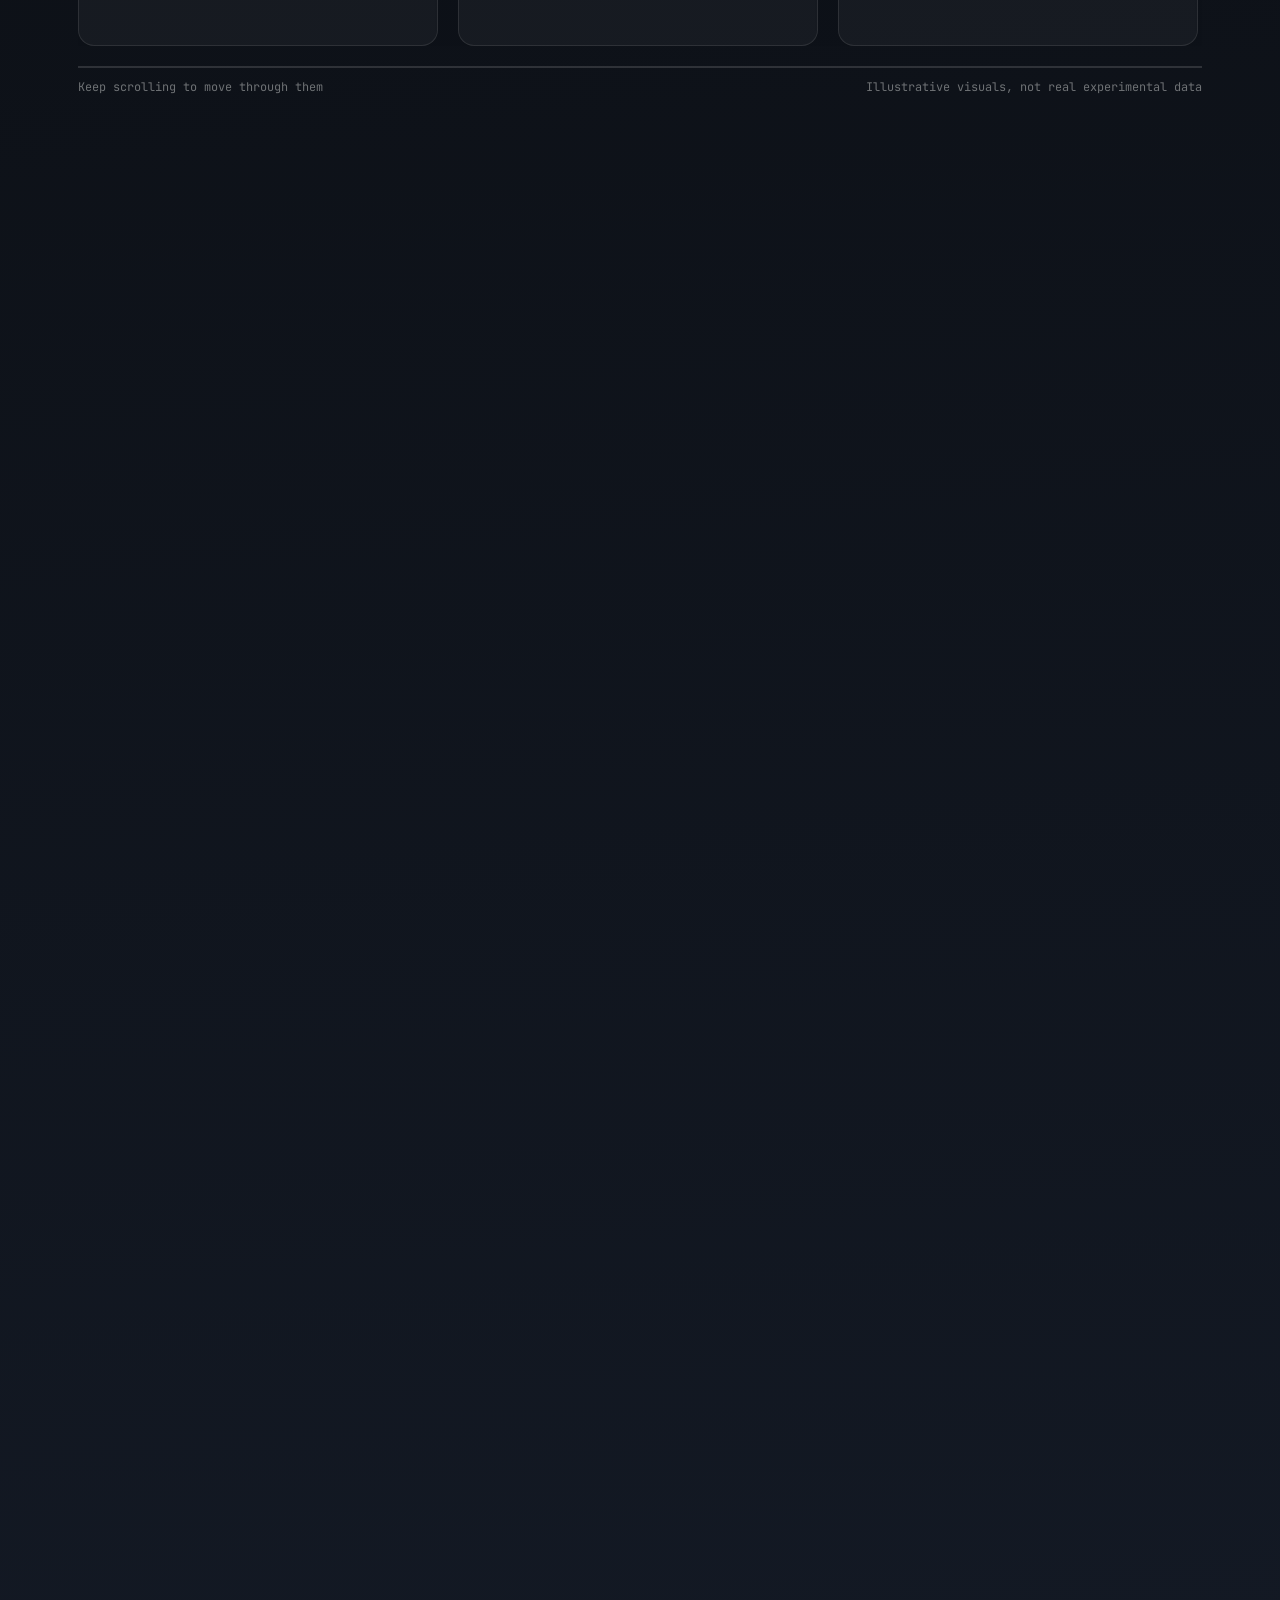
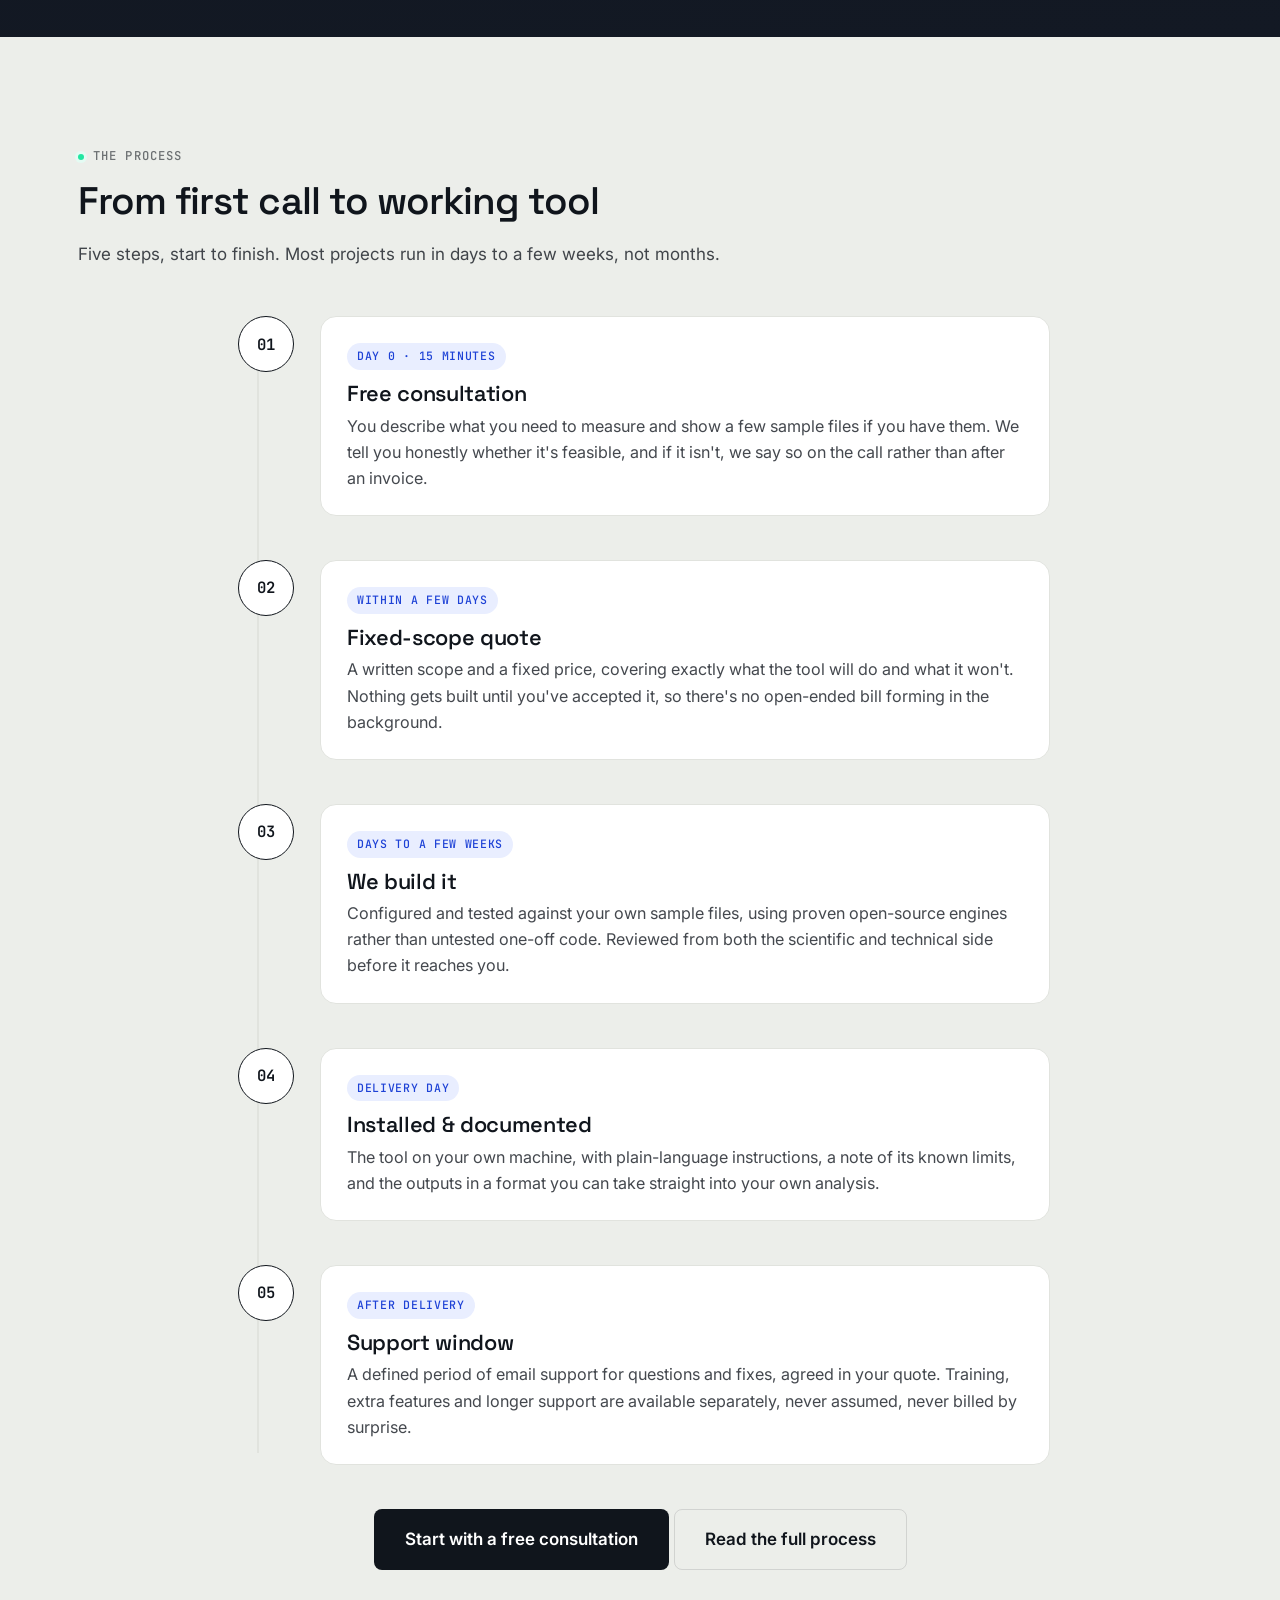
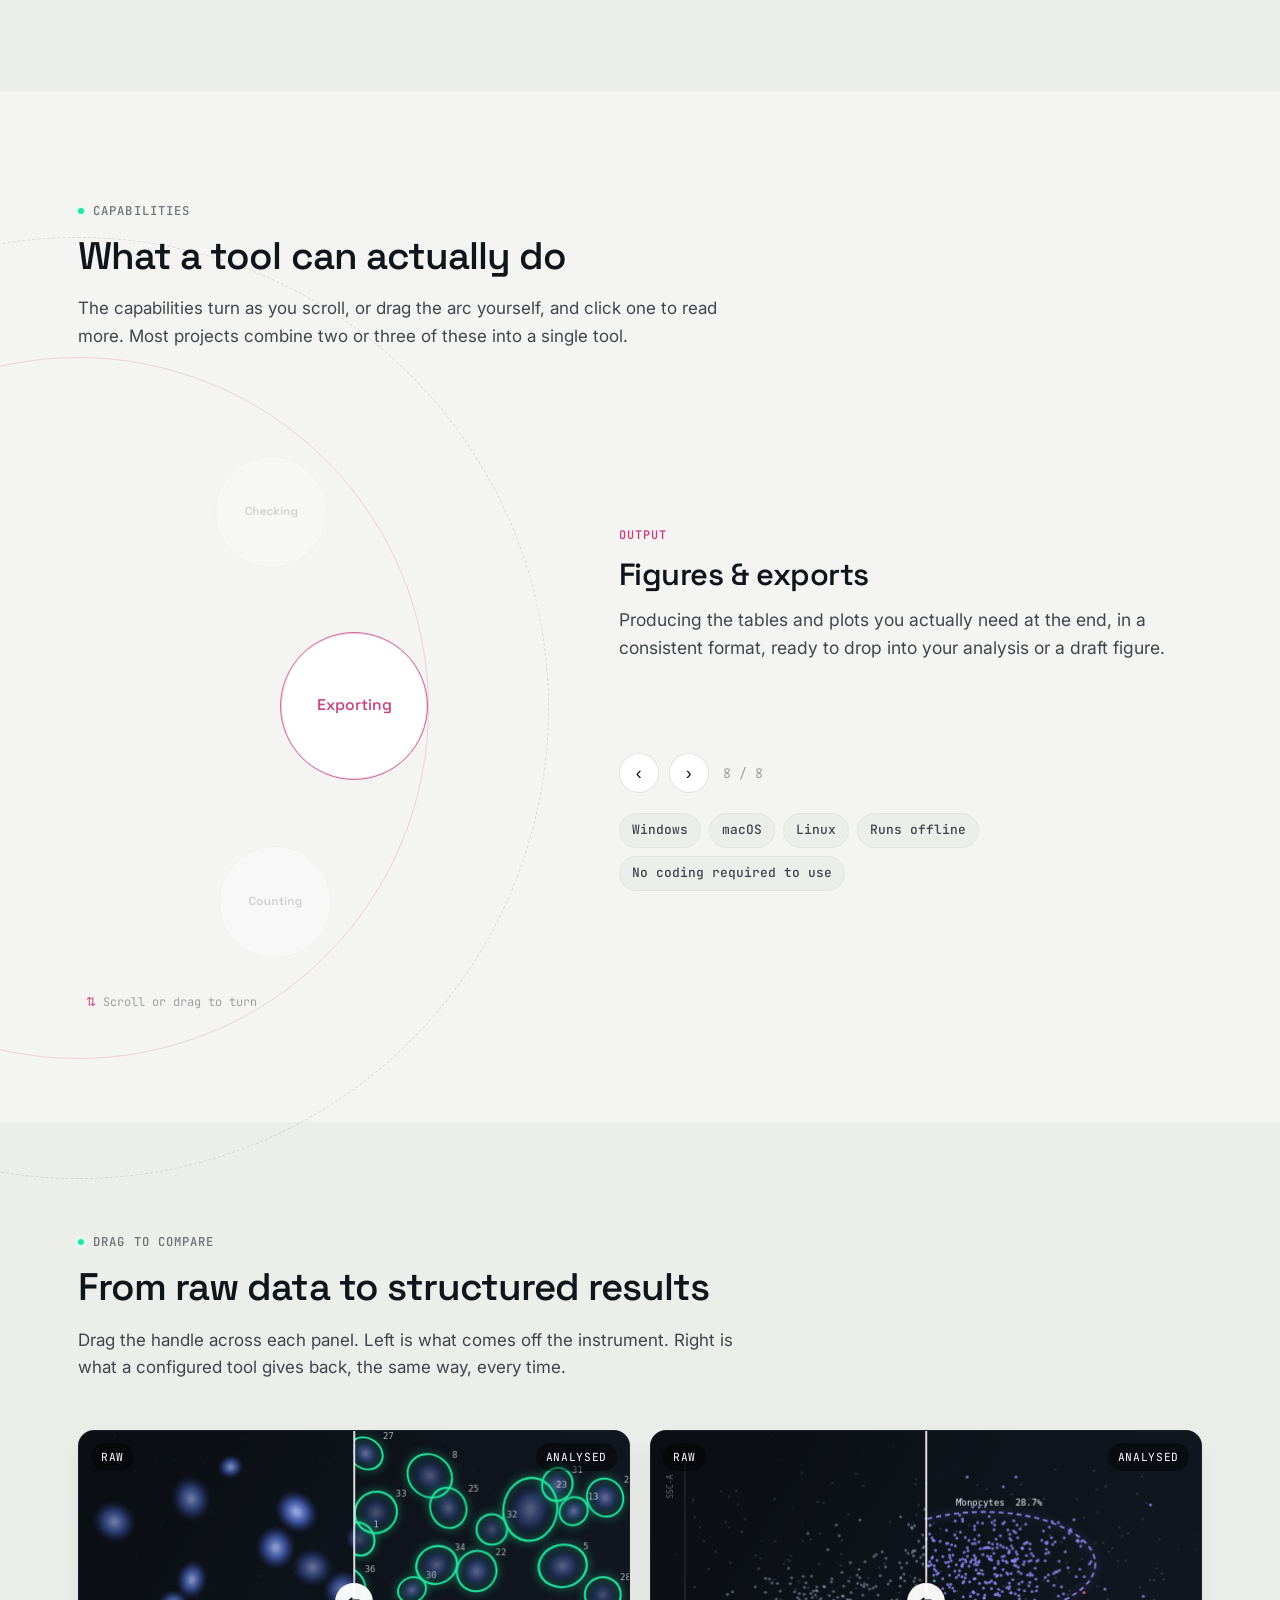
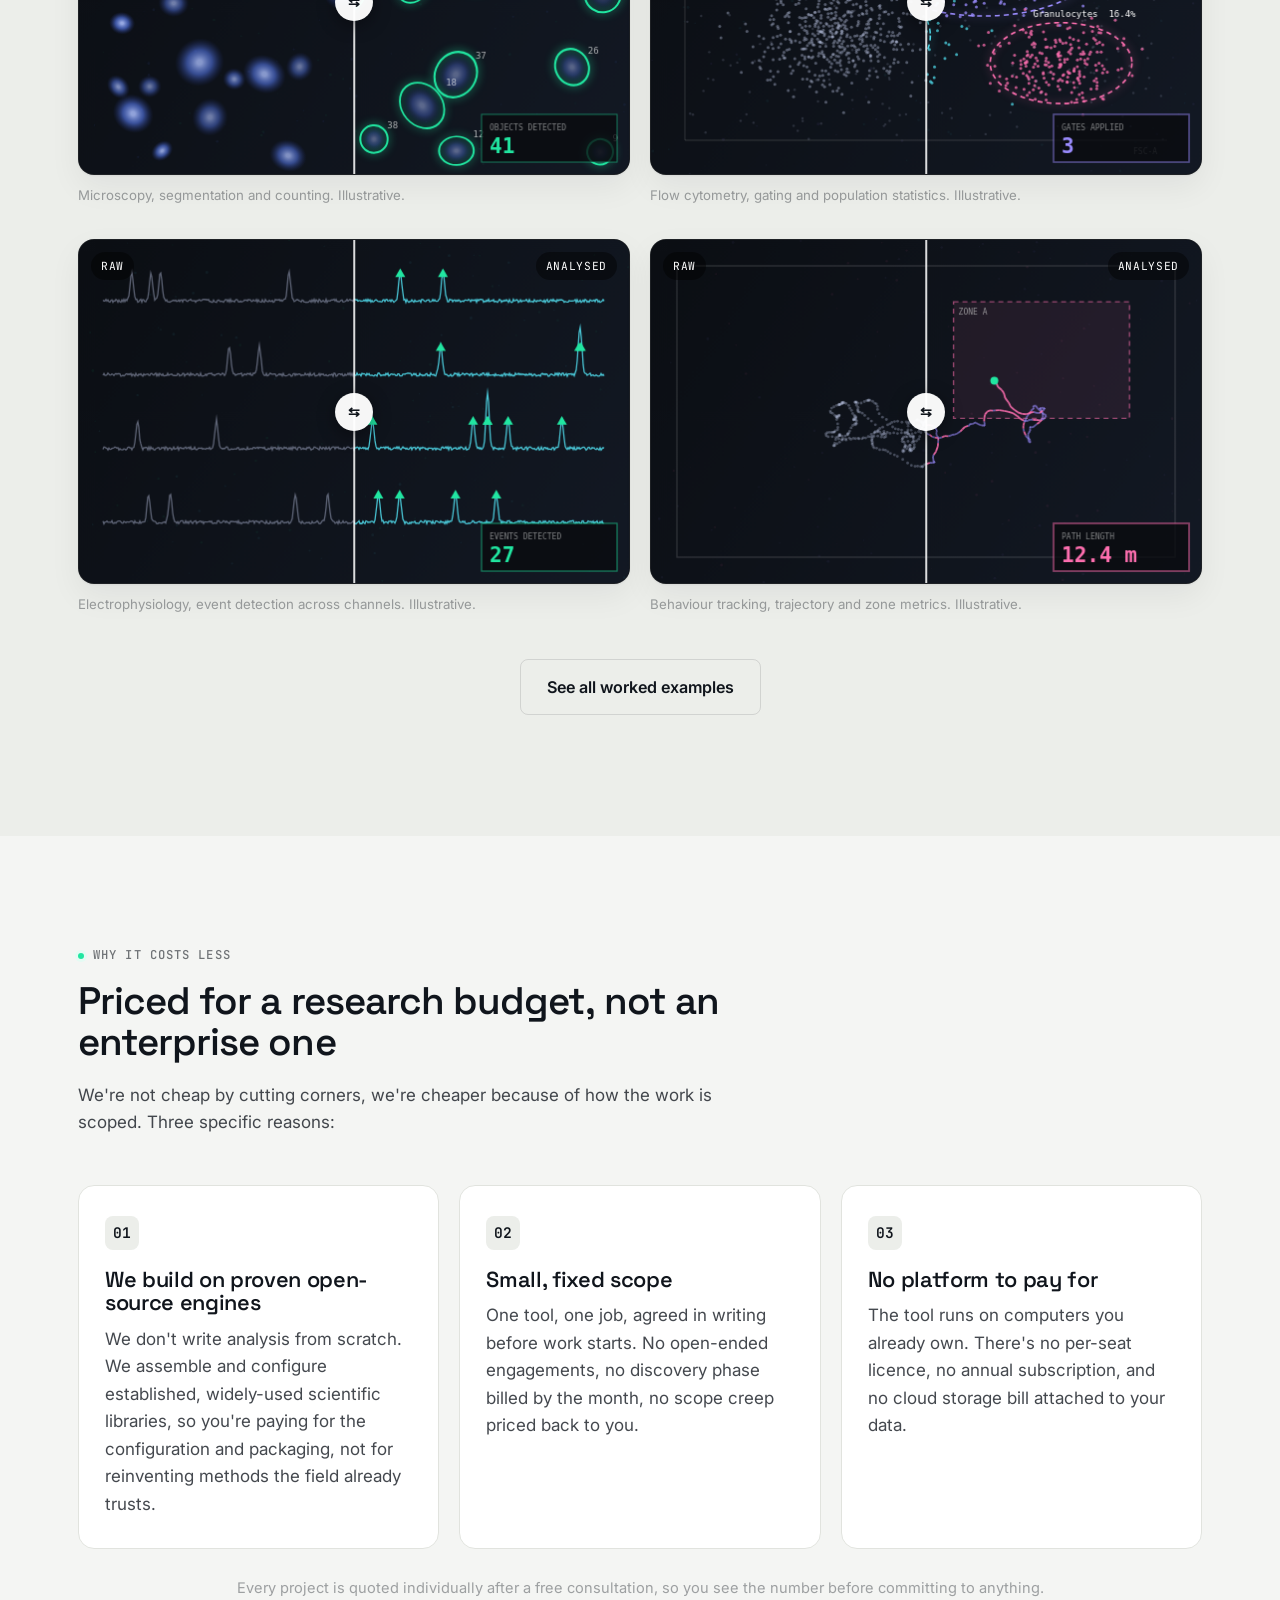
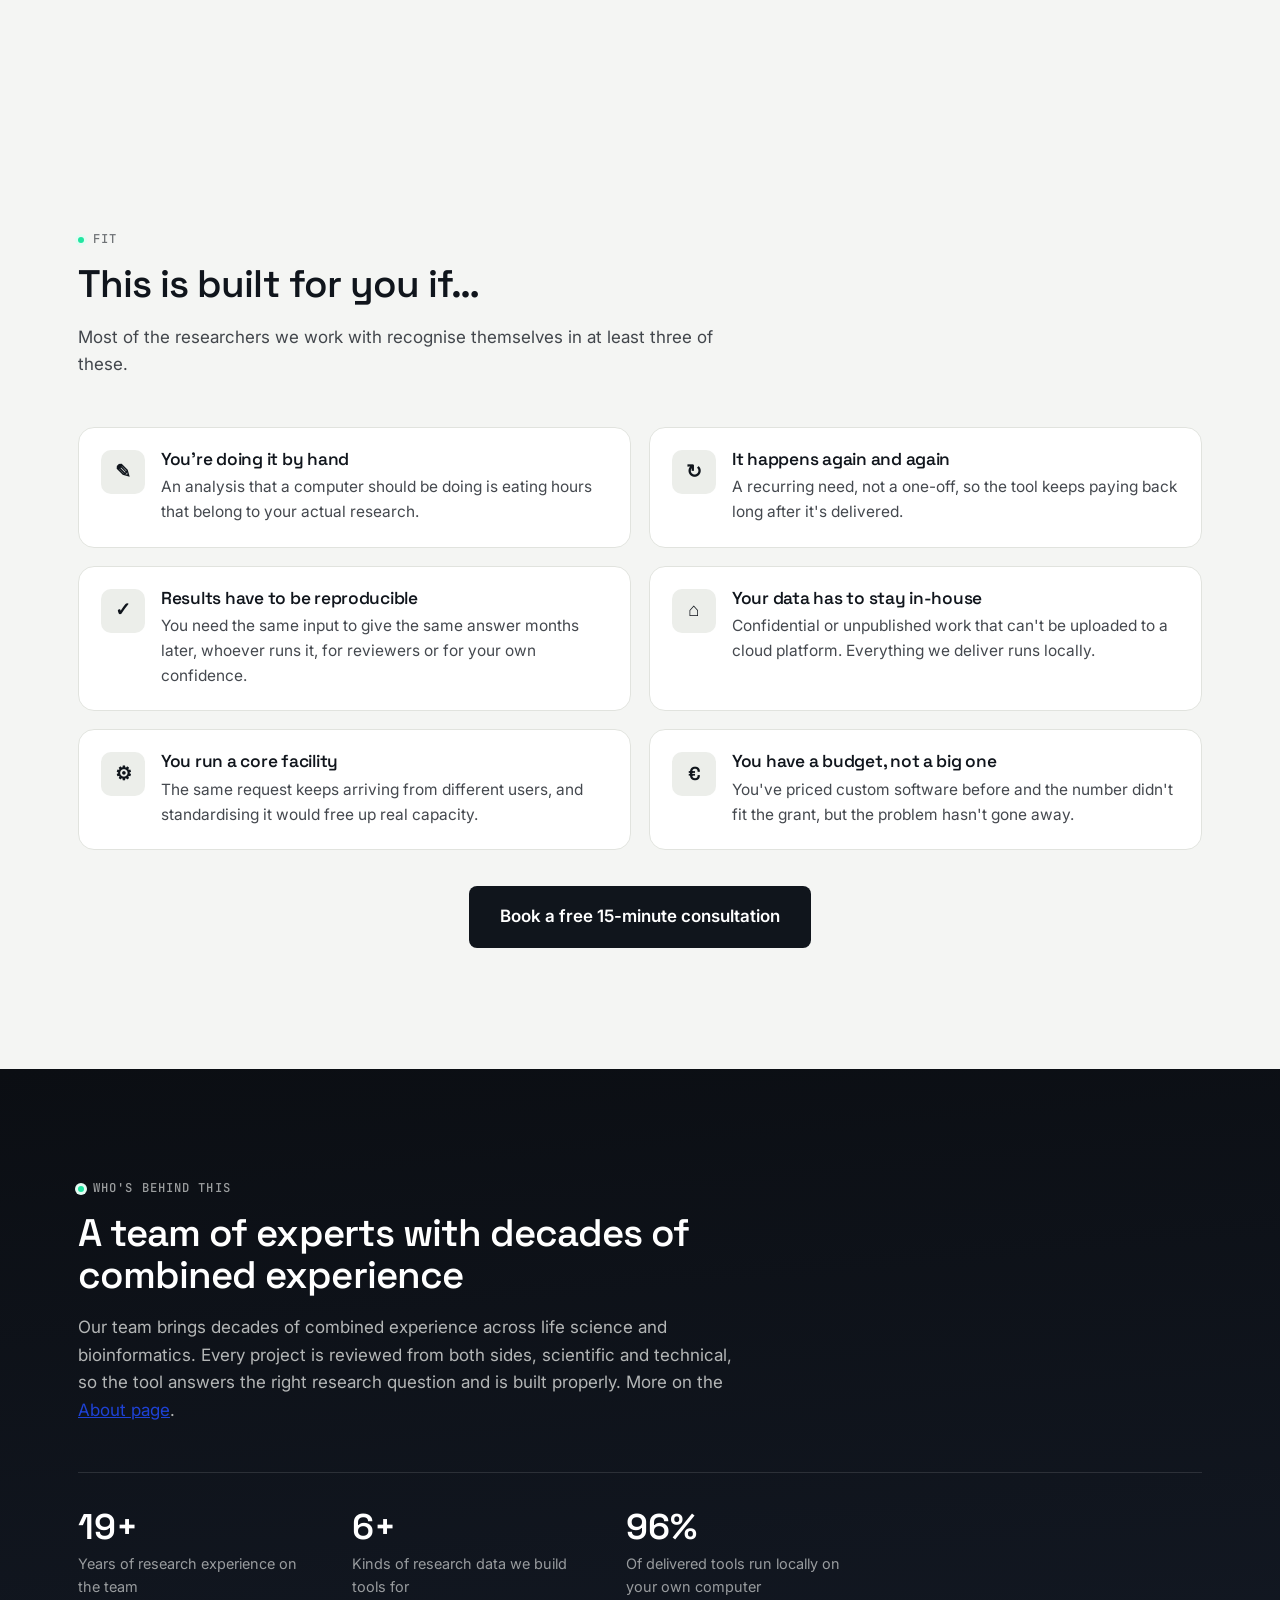
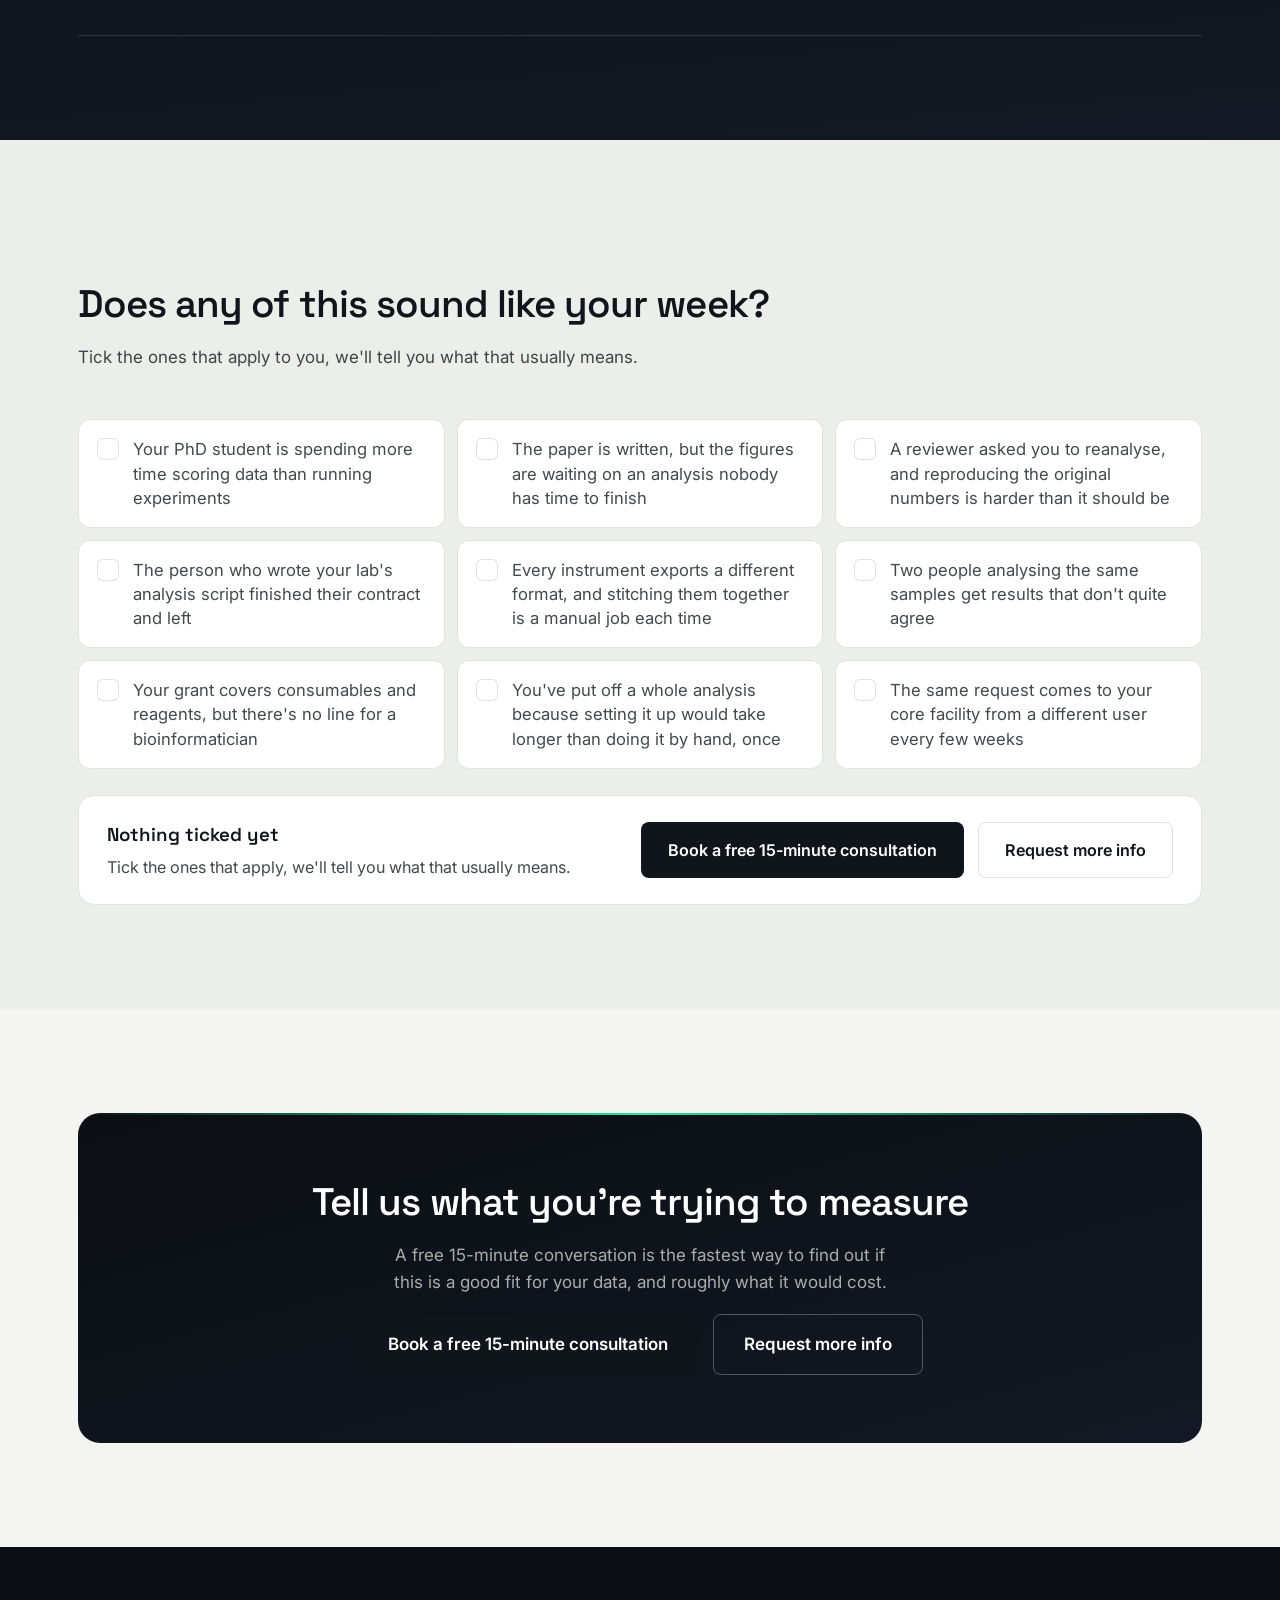
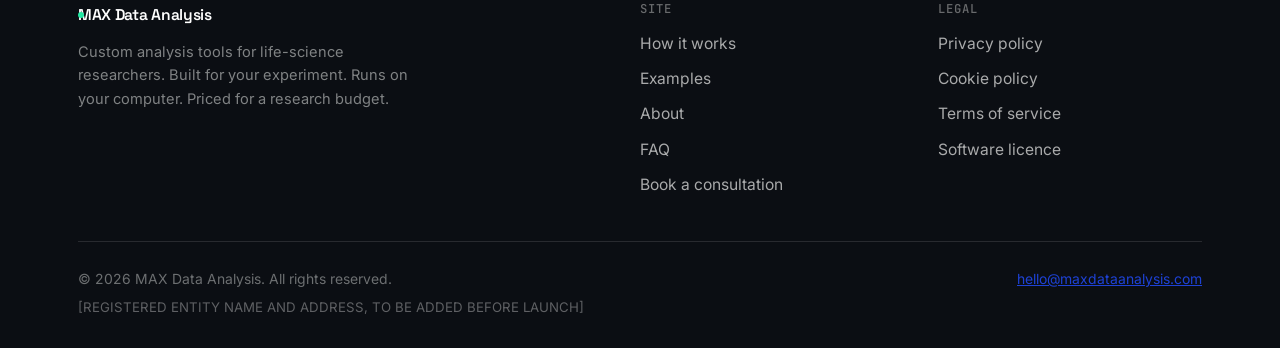
==== commit 12ff1878: "Redesign site with new "Live Channel" instrument-console design system Replaces the fluorescence-mic" ====
--- a/index.html
+++ b/index.html
@@ -6,7 +6,8 @@
 <title>MAX Data Analysis, custom analysis tools for researchers, priced for research budgets</title>
 <meta name="description" content="Stuck with data to analyse? We build a tool that does exactly your analysis, imaging, cytometry, plate assays, tracking, signals, field data and more. Runs on your computer. Book a free 15-minute consultation.">
 <link rel="preconnect" href="https://fonts.googleapis.com">
-<link href="https://fonts.googleapis.com/css2?family=Fraunces:wght@400;500;600&family=Inter:wght@400;500;600;700&display=swap" rel="stylesheet">
+<link rel="preconnect" href="https://fonts.gstatic.com" crossorigin>
+<link href="https://fonts.googleapis.com/css2?family=Space+Grotesk:wght@500;600;700&family=Inter:wght@400;500;600;700&family=JetBrains+Mono:wght@500;600&display=swap" rel="stylesheet">
 <link rel="stylesheet" href="assets/style.css">
 </head>
 <body>
@@ -28,30 +29,55 @@
 <main>
 
   <!-- HERO -->
-  <section class="hero hero-aurora">
-    <div class="container">
+  <section class="hero">
+    <div class="container">
+
+      <div class="live-strip" data-reveal>
+        <span class="ls-dot"></span>
+        <span class="ls-label">Live channel</span>
+        <span class="ls-track">
+          <span class="ls-items">
+            <span>IMG <b>Microscopy</b></span>
+            <span>CYT <b>Flow cytometry</b></span>
+            <span>PLT <b>Plate assays</b></span>
+            <span>TRK <b>Behaviour tracking</b></span>
+            <span>SIG <b>Electrophysiology</b></span>
+            <span>ECO <b>Field data</b></span>
+            <span>IMG <b>Microscopy</b></span>
+            <span>CYT <b>Flow cytometry</b></span>
+            <span>PLT <b>Plate assays</b></span>
+            <span>TRK <b>Behaviour tracking</b></span>
+            <span>SIG <b>Electrophysiology</b></span>
+            <span>ECO <b>Field data</b></span>
+          </span>
+        </span>
+        <span class="ls-badge">6 domains</span>
+      </div>
+
       <div class="hero-grid">
         <div>
-          <span class="eyebrow" data-reveal>For researchers without a data analyst</span>
+          <span class="eyebrow" data-reveal style="--d:40ms">For researchers without a data analyst</span>
           <h1 class="mt-0"><span class="kinetic">Stuck with data to analyse?</span></h1>
-          <p class="lede" data-reveal style="--d:100ms">Your experiment worked. Now the analysis is the bottleneck, no analyst in the group, no tool that fits your data, and no budget for a full software project.</p>
-          <p class="lede" data-reveal style="--d:160ms"><strong>We build you a tool that does exactly your analysis.</strong> It runs on your own computer, it's yours to keep, and it's priced for a research budget.</p>
-          <div class="hero-actions" data-reveal style="--d:240ms">
+          <p class="lede" data-reveal style="--d:140ms">Your experiment worked. Now the analysis is the bottleneck, no analyst in the group, no tool that fits your data, and no budget for a full software project.</p>
+          <p class="lede" data-reveal style="--d:220ms"><strong>We build you a tool that does exactly your analysis.</strong> It runs on your own computer, it's yours to keep, and it's priced for a research budget.</p>
+          <div class="hero-actions" data-reveal style="--d:300ms">
             <a href="contact.html" class="btn btn-primary btn-lg">Book a free 15-minute consultation</a>
             <a href="contact.html" class="btn btn-ghost btn-lg">Request more info</a>
           </div>
-          <p class="hero-note" data-reveal style="--d:300ms">No obligation. We'll tell you honestly if it's not a good fit for your data.</p>
-        </div>
-        <div data-reveal style="--d:180ms">
+          <p class="hero-note" data-reveal style="--d:360ms">No obligation. We'll tell you honestly if it's not a good fit for your data.</p>
+        </div>
+        <div data-reveal style="--d:240ms">
           <div class="scope" data-scope>
             <canvas></canvas>
             <span class="scope-badge">Illustrative</span>
+            <span class="scope-corner tr"></span>
+            <span class="scope-corner bl"></span>
             <div class="scope-hud">
               <div>
                 <span class="scope-label">Objects detected</span>
                 <span class="scope-count" data-scope-count>0</span>
               </div>
-              <div class="scope-label">Batch running…</div>
+              <div class="scope-label">Batch running&hellip;</div>
             </div>
           </div>
           <p class="scope-caption">Simulated visualisation, not real experimental data.</p>
@@ -73,7 +99,7 @@
       <div class="hscroll-viewport">
         <div class="hscroll-track">
 
-          <article class="hscroll-item niche n-imaging">
+          <article class="hscroll-item niche">
             <div class="viz" data-viz="microscopy" data-seed="1101" data-mode="analysed"></div>
             <div class="niche-body">
               <span class="niche-chip">Imaging</span>
@@ -88,7 +114,7 @@
             </div>
           </article>
 
-          <article class="hscroll-item niche n-cyto">
+          <article class="hscroll-item niche">
             <div class="viz" data-viz="cytometry" data-seed="2202" data-mode="analysed"></div>
             <div class="niche-body">
               <span class="niche-chip">Cytometry</span>
@@ -103,7 +129,7 @@
             </div>
           </article>
 
-          <article class="hscroll-item niche n-plate">
+          <article class="hscroll-item niche">
             <div class="viz" data-viz="plate" data-seed="3303" data-mode="analysed"></div>
             <div class="niche-body">
               <span class="niche-chip">Plate assays</span>
@@ -118,7 +144,7 @@
             </div>
           </article>
 
-          <article class="hscroll-item niche n-track">
+          <article class="hscroll-item niche">
             <div class="viz" data-viz="tracking" data-seed="4404" data-mode="analysed"></div>
             <div class="niche-body">
               <span class="niche-chip">Behaviour</span>
@@ -133,7 +159,7 @@
             </div>
           </article>
 
-          <article class="hscroll-item niche n-signal">
+          <article class="hscroll-item niche">
             <div class="viz" data-viz="signal" data-seed="5505" data-mode="analysed"></div>
             <div class="niche-body">
               <span class="niche-chip">Signals</span>
@@ -148,7 +174,7 @@
             </div>
           </article>
 
-          <article class="hscroll-item niche n-eco">
+          <article class="hscroll-item niche">
             <div class="viz" data-viz="ecology" data-seed="6606" data-mode="analysed"></div>
             <div class="niche-body">
               <span class="niche-chip">Field data</span>
@@ -202,16 +228,16 @@
       <div class="vtl">
         <div class="vtl-rail"><span></span></div>
 
-        <div class="vtl-step vtl-1">
+        <div class="vtl-step">
           <div class="vtl-dot">01</div>
           <div class="vtl-card">
-            <span class="vtl-when">Day 0 · 15 minutes</span>
+            <span class="vtl-when">Day 0 &middot; 15 minutes</span>
             <h3>Free consultation</h3>
             <p>You describe what you need to measure and show a few sample files if you have them. We tell you honestly whether it's feasible, and if it isn't, we say so on the call rather than after an invoice.</p>
           </div>
         </div>
 
-        <div class="vtl-step vtl-2">
+        <div class="vtl-step">
           <div class="vtl-dot">02</div>
           <div class="vtl-card">
             <span class="vtl-when">Within a few days</span>
@@ -220,7 +246,7 @@
           </div>
         </div>
 
-        <div class="vtl-step vtl-3">
+        <div class="vtl-step">
           <div class="vtl-dot">03</div>
           <div class="vtl-card">
             <span class="vtl-when">Days to a few weeks</span>
@@ -229,7 +255,7 @@
           </div>
         </div>
 
-        <div class="vtl-step vtl-4">
+        <div class="vtl-step">
           <div class="vtl-dot">04</div>
           <div class="vtl-card">
             <span class="vtl-when">Delivery day</span>
@@ -238,7 +264,7 @@
           </div>
         </div>
 
-        <div class="vtl-step vtl-5">
+        <div class="vtl-step">
           <div class="vtl-dot">05</div>
           <div class="vtl-card">
             <span class="vtl-when">After delivery</span>
@@ -248,7 +274,7 @@
         </div>
       </div>
 
-      <p class="center" style="margin-top:40px;" data-reveal>
+      <p class="center" style="margin-top:44px;" data-reveal>
         <a href="book.html" class="btn btn-primary btn-lg">Start with a free consultation</a>
         <a href="how-it-works.html" class="btn btn-ghost btn-lg">Read the full process</a>
       </p>
@@ -269,25 +295,25 @@
           <div class="wheel-ring"></div>
           <span class="wheel-hint">Scroll or drag to turn</span>
 
-          <div class="wheel-node" tabindex="0" style="--node-c:#3D7DFF" data-color="#3D7DFF" data-tag="Detection" data-title="Counting &amp; detection"
+          <div class="wheel-node" tabindex="0" style="--node-c:#2F5CFF" data-color="#2F5CFF" data-tag="Detection" data-title="Counting &amp; detection"
                data-desc="Finding and counting objects, cells, colonies, particles, events, using the same criteria on every image or recording, so the numbers don't shift depending on who ran the analysis.">Counting</div>
 
-          <div class="wheel-node" tabindex="0" style="--node-c:#8B5CF6" data-color="#8B5CF6" data-tag="Segmentation" data-title="Segmentation &amp; outlining"
+          <div class="wheel-node" tabindex="0" style="--node-c:#9B8CFF" data-color="#9B8CFF" data-tag="Segmentation" data-title="Segmentation &amp; outlining"
                data-desc="Separating objects from background and from each other, including touching or overlapping ones, so each can be measured individually rather than as a single blob.">Segmenting</div>
 
-          <div class="wheel-node" tabindex="0" style="--node-c:#F0499B" data-color="#F0499B" data-tag="Measurement" data-title="Measurement &amp; morphometry"
+          <div class="wheel-node" tabindex="0" style="--node-c:#FF6FB0" data-color="#FF6FB0" data-tag="Measurement" data-title="Measurement &amp; morphometry"
                data-desc="Extracting size, shape, intensity and spatial features per object, exported as a structured table you can take straight into your own statistics.">Measuring</div>
 
-          <div class="wheel-node" tabindex="0" style="--node-c:#B8791A" data-color="#B8791A" data-tag="Normalisation" data-title="Normalisation &amp; curve fitting"
+          <div class="wheel-node" tabindex="0" style="--node-c:#C6862A" data-color="#C6862A" data-tag="Normalisation" data-title="Normalisation &amp; curve fitting"
                data-desc="Applying controls, correcting between plates or sessions, and fitting standard or dose–response curves, the steps that make results comparable across an experiment.">Normalising</div>
 
-          <div class="wheel-node" tabindex="0" style="--node-c:#0E9BB5" data-color="#0E9BB5" data-tag="Batch" data-title="Batch processing"
+          <div class="wheel-node" tabindex="0" style="--node-c:#1FA6BD" data-color="#1FA6BD" data-tag="Batch" data-title="Batch processing"
                data-desc="Running the whole pipeline across hundreds or thousands of files in one go, unattended, with a log of what was processed and what failed.">Batching</div>
 
-          <div class="wheel-node" tabindex="0" style="--node-c:#159C69" data-color="#159C69" data-tag="Cleaning" data-title="Data cleaning &amp; merging"
+          <div class="wheel-node" tabindex="0" style="--node-c:#0FB37F" data-color="#0FB37F" data-tag="Cleaning" data-title="Data cleaning &amp; merging"
                data-desc="Taking inconsistent exports, mismatched naming and scattered files, and turning them into one clean dataset with validation rules that catch problems early.">Cleaning</div>
 
-          <div class="wheel-node" tabindex="0" style="--node-c:#2A5FD9" data-color="#2A5FD9" data-tag="Quality" data-title="Quality control"
+          <div class="wheel-node" tabindex="0" style="--node-c:#1E42D6" data-color="#1E42D6" data-tag="Quality" data-title="Quality control"
                data-desc="Automatic flags for out-of-range values, failed controls, bad wells or corrupted files, so problems surface before they reach a figure.">Checking</div>
 
           <div class="wheel-node" tabindex="0" style="--node-c:#C4407F" data-color="#C4407F" data-tag="Output" data-title="Figures &amp; exports"
@@ -299,8 +325,8 @@
           <h3 class="wp-title" data-wheel-title>Counting &amp; detection</h3>
           <p class="wp-desc" data-wheel-desc>Finding and counting objects, cells, colonies, particles, events, using the same criteria on every image or recording, so the numbers don't shift depending on who ran the analysis.</p>
           <div class="wheel-nav">
-            <button class="carousel-btn" data-wheel-prev aria-label="Previous capability">‹</button>
-            <button class="carousel-btn" data-wheel-next aria-label="Next capability">›</button>
+            <button class="carousel-btn" data-wheel-prev aria-label="Previous capability">&lsaquo;</button>
+            <button class="carousel-btn" data-wheel-next aria-label="Next capability">&rsaquo;</button>
             <span class="wheel-count" data-wheel-count>1 / 8</span>
           </div>
           <div class="pill-row">
@@ -329,16 +355,16 @@
             <canvas class="before"></canvas>
             <div class="after-wrap"><canvas class="after"></canvas></div>
             <span class="ba-tag l">Raw</span><span class="ba-tag r">Analysed</span>
-            <div class="ba-handle"></div><div class="ba-knob">⇄</div>
+            <div class="ba-handle"></div><div class="ba-knob">&#8646;</div>
           </div>
           <p class="viz-cap">Microscopy, segmentation and counting. Illustrative.</p>
         </div>
-        <div data-reveal style="--d:120ms">
+        <div data-reveal style="--d:100ms">
           <div class="ba" data-ba data-type="cytometry" data-seed="8842">
             <canvas class="before"></canvas>
             <div class="after-wrap"><canvas class="after"></canvas></div>
             <span class="ba-tag l">Raw</span><span class="ba-tag r">Analysed</span>
-            <div class="ba-handle"></div><div class="ba-knob">⇄</div>
+            <div class="ba-handle"></div><div class="ba-knob">&#8646;</div>
           </div>
           <p class="viz-cap">Flow cytometry, gating and population statistics. Illustrative.</p>
         </div>
@@ -347,21 +373,21 @@
             <canvas class="before"></canvas>
             <div class="after-wrap"><canvas class="after"></canvas></div>
             <span class="ba-tag l">Raw</span><span class="ba-tag r">Analysed</span>
-            <div class="ba-handle"></div><div class="ba-knob">⇄</div>
+            <div class="ba-handle"></div><div class="ba-knob">&#8646;</div>
           </div>
           <p class="viz-cap">Electrophysiology, event detection across channels. Illustrative.</p>
         </div>
-        <div data-reveal style="--d:120ms">
+        <div data-reveal style="--d:100ms">
           <div class="ba" data-ba data-type="tracking" data-seed="1264">
             <canvas class="before"></canvas>
             <div class="after-wrap"><canvas class="after"></canvas></div>
             <span class="ba-tag l">Raw</span><span class="ba-tag r">Analysed</span>
-            <div class="ba-handle"></div><div class="ba-knob">⇄</div>
+            <div class="ba-handle"></div><div class="ba-knob">&#8646;</div>
           </div>
           <p class="viz-cap">Behaviour tracking, trajectory and zone metrics. Illustrative.</p>
         </div>
       </div>
-      <p class="center" style="margin-top:28px;" data-reveal><a href="examples.html" class="btn btn-ghost">See all worked examples</a></p>
+      <p class="center" style="margin-top:30px;" data-reveal><a href="examples.html" class="btn btn-ghost">See all worked examples</a></p>
     </div>
   </section>
 
@@ -374,23 +400,23 @@
         <p data-reveal>We're not cheap by cutting corners, we're cheaper because of how the work is scoped. Three specific reasons:</p>
       </div>
       <div class="cost-grid">
-        <div class="cost-card cc-b1" data-reveal>
+        <div class="cost-card" data-reveal>
           <span class="cc-num">01</span>
           <h3>We build on proven open-source engines</h3>
           <p>We don't write analysis from scratch. We assemble and configure established, widely-used scientific libraries, so you're paying for the configuration and packaging, not for reinventing methods the field already trusts.</p>
         </div>
-        <div class="cost-card cc-b2" data-reveal style="--d:100ms">
+        <div class="cost-card" data-reveal style="--d:100ms">
           <span class="cc-num">02</span>
           <h3>Small, fixed scope</h3>
           <p>One tool, one job, agreed in writing before work starts. No open-ended engagements, no discovery phase billed by the month, no scope creep priced back to you.</p>
         </div>
-        <div class="cost-card cc-b3" data-reveal style="--d:200ms">
+        <div class="cost-card" data-reveal style="--d:200ms">
           <span class="cc-num">03</span>
           <h3>No platform to pay for</h3>
           <p>The tool runs on computers you already own. There's no per-seat licence, no annual subscription, and no cloud storage bill attached to your data.</p>
         </div>
       </div>
-      <p class="small center" style="margin-top:26px;" data-reveal>Every project is quoted individually after a free consultation, so you see the number before committing to anything.</p>
+      <p class="small center" style="margin-top:28px;" data-reveal>Every project is quoted individually after a free consultation, so you see the number before committing to anything.</p>
     </div>
   </section>
 
@@ -400,48 +426,48 @@
     <div class="container">
       <div class="section-head">
         <span class="eyebrow" data-reveal>Fit</span>
-        <h2><span class="kinetic">This is built for you if…</span></h2>
+        <h2><span class="kinetic">This is built for you if&hellip;</span></h2>
         <p data-reveal>Most of the researchers we work with recognise themselves in at least three of these.</p>
       </div>
 
       <div class="fit-cards">
         <div class="fit-card" data-reveal>
-          <div class="fit-ico">✎</div>
+          <div class="fit-ico">&#9998;</div>
           <div>
             <h3>You're doing it by hand</h3>
             <p>An analysis that a computer should be doing is eating hours that belong to your actual research.</p>
           </div>
         </div>
         <div class="fit-card" data-reveal style="--d:70ms">
-          <div class="fit-ico">↻</div>
+          <div class="fit-ico">&#8635;</div>
           <div>
             <h3>It happens again and again</h3>
             <p>A recurring need, not a one-off, so the tool keeps paying back long after it's delivered.</p>
           </div>
         </div>
         <div class="fit-card" data-reveal style="--d:140ms">
-          <div class="fit-ico">✓</div>
+          <div class="fit-ico">&#10003;</div>
           <div>
             <h3>Results have to be reproducible</h3>
             <p>You need the same input to give the same answer months later, whoever runs it, for reviewers or for your own confidence.</p>
           </div>
         </div>
         <div class="fit-card" data-reveal style="--d:210ms">
-          <div class="fit-ico">⌂</div>
+          <div class="fit-ico">&#8962;</div>
           <div>
             <h3>Your data has to stay in-house</h3>
             <p>Confidential or unpublished work that can't be uploaded to a cloud platform. Everything we deliver runs locally.</p>
           </div>
         </div>
         <div class="fit-card" data-reveal style="--d:280ms">
-          <div class="fit-ico">⚙</div>
+          <div class="fit-ico">&#9881;</div>
           <div>
             <h3>You run a core facility</h3>
             <p>The same request keeps arriving from different users, and standardising it would free up real capacity.</p>
           </div>
         </div>
         <div class="fit-card" data-reveal style="--d:350ms">
-          <div class="fit-ico">€</div>
+          <div class="fit-ico">&euro;</div>
           <div>
             <h3>You have a budget, not a big one</h3>
             <p>You've priced custom software before and the number didn't fit the grant, but the problem hasn't gone away.</p>
@@ -449,7 +475,7 @@
         </div>
       </div>
 
-      <p class="center" style="margin-top:34px;" data-reveal>
+      <p class="center" style="margin-top:36px;" data-reveal>
         <a href="contact.html" class="btn btn-primary btn-lg">Book a free 15-minute consultation</a>
       </p>
     </div>
@@ -482,39 +508,39 @@
 
       <div class="pain-list" data-pain>
         <button type="button" class="pain-item" data-reveal>
-          <span class="pain-box">✓</span>
+          <span class="pain-box">&#10003;</span>
           <span>Your PhD student is spending more time scoring data than running experiments</span>
         </button>
         <button type="button" class="pain-item" data-reveal style="--d:50ms">
-          <span class="pain-box">✓</span>
+          <span class="pain-box">&#10003;</span>
           <span>The paper is written, but the figures are waiting on an analysis nobody has time to finish</span>
         </button>
         <button type="button" class="pain-item" data-reveal style="--d:100ms">
-          <span class="pain-box">✓</span>
+          <span class="pain-box">&#10003;</span>
           <span>A reviewer asked you to reanalyse, and reproducing the original numbers is harder than it should be</span>
         </button>
         <button type="button" class="pain-item" data-reveal style="--d:150ms">
-          <span class="pain-box">✓</span>
+          <span class="pain-box">&#10003;</span>
           <span>The person who wrote your lab's analysis script finished their contract and left</span>
         </button>
         <button type="button" class="pain-item" data-reveal style="--d:200ms">
-          <span class="pain-box">✓</span>
+          <span class="pain-box">&#10003;</span>
           <span>Every instrument exports a different format, and stitching them together is a manual job each time</span>
         </button>
         <button type="button" class="pain-item" data-reveal style="--d:250ms">
-          <span class="pain-box">✓</span>
+          <span class="pain-box">&#10003;</span>
           <span>Two people analysing the same samples get results that don't quite agree</span>
         </button>
         <button type="button" class="pain-item" data-reveal style="--d:300ms">
-          <span class="pain-box">✓</span>
+          <span class="pain-box">&#10003;</span>
           <span>Your grant covers consumables and reagents, but there's no line for a bioinformatician</span>
         </button>
         <button type="button" class="pain-item" data-reveal style="--d:350ms">
-          <span class="pain-box">✓</span>
+          <span class="pain-box">&#10003;</span>
           <span>You've put off a whole analysis because setting it up would take longer than doing it by hand, once</span>
         </button>
         <button type="button" class="pain-item" data-reveal style="--d:400ms">
-          <span class="pain-box">✓</span>
+          <span class="pain-box">&#10003;</span>
           <span>The same request comes to your core facility from a different user every few weeks</span>
         </button>
       </div>
@@ -552,8 +578,8 @@
   <div class="container">
     <div class="footer-grid">
       <div>
-        <a href="index.html" class="logo" style="color:var(--ink);"><span class="logo-mark"></span>MAX Data Analysis</a>
-        <p class="small" style="margin-top:12px; max-width:340px;">Custom analysis tools for life-science researchers. Built for your experiment. Runs on your computer. Priced for a research budget.</p>
+        <a href="index.html" class="logo"><span class="logo-mark"></span>MAX Data Analysis</a>
+        <p class="small" style="margin-top:12px; max-width:340px; color:rgba(244,245,243,0.5);">Custom analysis tools for life-science researchers. Built for your experiment. Runs on your computer. Priced for a research budget.</p>
       </div>
       <div>
         <h4>Site</h4>
@@ -573,7 +599,7 @@
     </div>
     <div class="footer-bottom">
       <div>
-        <div>© 2026 MAX Data Analysis. All rights reserved.</div>
+        <div>&copy; 2026 MAX Data Analysis. All rights reserved.</div>
         <div class="legal-note">[REGISTERED ENTITY NAME AND ADDRESS, TO BE ADDED BEFORE LAUNCH]</div>
       </div>
       <div><a href="mailto:hello@maxdataanalysis.com">hello@maxdataanalysis.com</a></div>
--- a/assets/style.css
+++ b/assets/style.css
@@ -1,38 +1,43 @@
 /* =========================================================
-   MAX Data Analysis — Design System v2
-   Fluorescence accents on light.
-   Base: off-white + deep indigo.
-   Accents: DAPI blue, FITC green, TRITC magenta.
+   MAX Data Analysis — Design System v3 ("Live Channel")
+   Instrument-console aesthetic: graphite + porcelain, one
+   deliberate accent (signal blue), one reserved signature
+   accent (live green) used only for the readout motif.
    ========================================================= */
 
 :root {
-  /* Base */
-  --ink: #141B34;
-  --ink-80: rgba(20, 27, 52, 0.82);
-  --ink-70: rgba(20, 27, 52, 0.70);
-  --ink-50: rgba(20, 27, 52, 0.50);
-  --ink-15: rgba(20, 27, 52, 0.14);
-  --paper: #FBFBFD;
-  --paper-alt: #F4F6FB;
-  --white: #FFFFFF;
-  --border: #E5E8F2;
-
-  /* Fluorescence channels */
-  --dapi: #3D7DFF;
-  --dapi-dark: #2A5FD9;
-  --dapi-tint: #EAF1FF;
-  --fitc: #24C98A;
-  --fitc-dark: #159C69;
-  --fitc-tint: #E6F9F1;
-  --tritc: #F0499B;
-  --tritc-tint: #FDEBF4;
-
-  --max-w: 1120px;
-  --radius: 14px;
-  --shadow: 0 1px 2px rgba(20,27,52,0.04), 0 10px 30px rgba(20,27,52,0.07);
-  --shadow-lift: 0 2px 6px rgba(20,27,52,0.06), 0 20px 50px rgba(20,27,52,0.12);
-  --ease: cubic-bezier(0.22, 1, 0.36, 1);
-  --hh: 72px;              /* sticky header height */
+  /* Core palette — 6 named values */
+  --ink: #10151C;
+  --ink-78: rgba(16, 21, 28, 0.78);
+  --ink-58: rgba(16, 21, 28, 0.58);
+  --ink-38: rgba(16, 21, 28, 0.38);
+  --ink-12: rgba(16, 21, 28, 0.12);
+  --porcelain: #F4F5F3;
+  --porcelain-deep: #ECEEEA;
+  --panel: #FFFFFF;
+  --signal: #2F5CFF;
+  --signal-dark: #1E42D6;
+  --signal-tint: #E9EEFF;
+  --live: #21E6A1;
+  --live-dark: #0FB37F;
+  --live-tint: #E4FBF3;
+  --line: #E1E3DE;
+
+  /* Dark surface derivatives */
+  --deep-0: #0B0E13;
+  --deep-1: #131924;
+  --deep-line: rgba(244, 245, 243, 0.12);
+  --deep-text: rgba(244, 245, 243, 0.72);
+
+  --max-w: 1180px;
+  --radius-sm: 8px;
+  --radius: 16px;
+  --radius-lg: 22px;
+  --shadow: 0 1px 2px rgba(16,21,28,0.05), 0 12px 32px rgba(16,21,28,0.06);
+  --shadow-lift: 0 4px 10px rgba(16,21,28,0.06), 0 28px 60px rgba(16,21,28,0.13);
+  --ease: cubic-bezier(0.19, 1, 0.22, 1);
+  --ease-spring: cubic-bezier(0.34, 1.56, 0.64, 1);
+  --hh: 76px;
   font-size: 17px;
 }
 
@@ -41,119 +46,129 @@
 
 body {
   margin: 0;
-  background: var(--paper);
+  background: var(--porcelain);
   color: var(--ink);
   font-family: "Inter", -apple-system, BlinkMacSystemFont, "Segoe UI", sans-serif;
-  line-height: 1.6;
+  line-height: 1.62;
   -webkit-font-smoothing: antialiased;
-  overflow-x: hidden;   /* fallback */
-  overflow-x: clip;     /* keeps position:sticky working */
-}
+  overflow-x: clip;
+}
+
+::selection { background: var(--ink); color: var(--porcelain); }
 
 h1, h2, h3, h4 {
-  font-family: "Fraunces", Georgia, serif;
-  font-weight: 500;
-  line-height: 1.13;
+  font-family: "Space Grotesk", "Inter", sans-serif;
+  font-weight: 560;
+  line-height: 1.08;
   color: var(--ink);
   margin: 0 0 0.5em;
-  letter-spacing: -0.015em;
-}
-h1 { font-size: clamp(2.2rem, 4.4vw, 3.6rem); font-weight: 480; }
-h2 { font-size: clamp(1.65rem, 2.8vw, 2.35rem); }
-h3 { font-size: 1.26rem; }
-p { margin: 0 0 1em; color: var(--ink-70); }
-a { color: var(--dapi-dark); }
-ul, ol { color: var(--ink-70); }
-
-.container { max-width: var(--max-w); margin: 0 auto; padding: 0 24px; }
-
-/* ---------------- Eyebrow with channel dot ---------------- */
+  letter-spacing: -0.025em;
+}
+h1 { font-size: clamp(2.6rem, 5vw, 4.4rem); font-weight: 560; letter-spacing: -0.03em; }
+h2 { font-size: clamp(1.8rem, 3vw, 2.6rem); }
+h3 { font-size: 1.28rem; letter-spacing: -0.015em; }
+p { margin: 0 0 1em; color: var(--ink-78); }
+ul, ol { color: var(--ink-78); }
+a { color: var(--signal-dark); }
+
+.container { max-width: var(--max-w); margin: 0 auto; padding: 0 28px; }
+
+/* ---------------- Mono utility type (data / labels) ---------------- */
+.mono {
+  font-family: "JetBrains Mono", "SF Mono", Menlo, monospace;
+  font-weight: 500;
+  letter-spacing: 0.01em;
+}
+
+/* ---------------- Eyebrow / channel tag (signature grammar) ---------------- */
 .eyebrow {
   display: inline-flex;
   align-items: center;
-  gap: 8px;
-  font-size: 0.76rem;
-  letter-spacing: 0.1em;
+  gap: 9px;
+  font-family: "JetBrains Mono", monospace;
+  font-size: 0.72rem;
+  letter-spacing: 0.09em;
   text-transform: uppercase;
-  color: var(--dapi-dark);
-  font-weight: 650;
-  margin-bottom: 1em;
+  color: var(--ink-58);
+  font-weight: 500;
+  margin-bottom: 1.1em;
 }
 .eyebrow::before {
   content: "";
-  width: 7px; height: 7px;
+  width: 6px; height: 6px;
   border-radius: 50%;
-  background: var(--fitc);
-  box-shadow: 0 0 0 4px var(--fitc-tint);
-  animation: pulse-dot 2.6s var(--ease) infinite;
+  background: var(--live);
+  box-shadow: 0 0 0 3px var(--live-tint);
+  animation: pulse-dot 2.4s var(--ease) infinite;
+  flex-shrink: 0;
 }
 @keyframes pulse-dot {
-  0%, 100% { box-shadow: 0 0 0 4px var(--fitc-tint); }
-  50%      { box-shadow: 0 0 0 8px rgba(36,201,138,0.10); }
-}
-
-.lede { font-size: 1.21rem; color: var(--ink-70); max-width: 650px; }
-
-/* ---------------- Header (dark navy, white text) ---------------- */
+  0%, 100% { box-shadow: 0 0 0 3px var(--live-tint); opacity: 1; }
+  50%      { box-shadow: 0 0 0 7px rgba(33,230,161,0.08); opacity: 0.75; }
+}
+.deep .eyebrow { color: rgba(244,245,243,0.62); }
+
+.lede { font-size: 1.2rem; color: var(--ink-78); max-width: 640px; }
+
+/* ---------------- Header ---------------- */
 .site-header {
-  border-bottom: 1px solid rgba(255,255,255,0.10);
-  background: rgba(16,23,54,0.92);
-  backdrop-filter: saturate(180%) blur(12px);
+  border-bottom: 1px solid rgba(244,245,243,0.08);
+  background: rgba(11,14,19,0.88);
+  backdrop-filter: saturate(180%) blur(14px);
   position: sticky; top: 0; z-index: 60;
   transition: box-shadow .4s var(--ease), background .4s var(--ease);
 }
-.site-header.scrolled { background: rgba(11,16,40,0.97); box-shadow: 0 2px 30px rgba(10,15,35,0.28); }
-.site-header .container { display: flex; align-items: center; justify-content: space-between; height: 72px; }
+.site-header.scrolled { background: rgba(9,11,15,0.96); box-shadow: 0 1px 0 rgba(244,245,243,0.06), 0 20px 40px rgba(0,0,0,0.25); }
+.site-header .container { display: flex; align-items: center; justify-content: space-between; height: var(--hh); gap: 20px; }
 
 .logo {
-  display: inline-flex; align-items: center; gap: 9px;
-  font-family: "Fraunces", serif; font-weight: 600; font-size: 1.14rem;
-  color: var(--white); text-decoration: none; letter-spacing: -0.015em;
+  display: inline-flex; align-items: center; gap: 10px;
+  font-family: "Space Grotesk", sans-serif; font-weight: 600; font-size: 1.08rem;
+  color: #fff; text-decoration: none; letter-spacing: -0.02em;
 }
 .logo-mark {
-  width: 22px; height: 22px; border-radius: 50%;
-  background: radial-gradient(circle at 35% 35%, var(--fitc), var(--dapi) 62%, var(--tritc) 100%);
-  box-shadow: 0 0 12px rgba(61,125,255,0.35);
-  transition: transform .5s var(--ease), box-shadow .5s var(--ease);
-}
-.logo:hover .logo-mark { transform: scale(1.16) rotate(28deg); box-shadow: 0 0 20px rgba(240,73,155,0.4); }
-
-nav.main-nav { display: flex; align-items: center; gap: 26px; }
+  width: 20px; height: 20px; border-radius: 5px;
+  background: var(--signal);
+  position: relative;
+  transition: transform .5s var(--ease);
+}
+.logo-mark::after {
+  content: ""; position: absolute; inset: 0; margin: auto;
+  width: 6px; height: 6px; border-radius: 50%;
+  background: var(--live);
+}
+.logo:hover .logo-mark { transform: rotate(-8deg) scale(1.08); }
+
+nav.main-nav { display: flex; align-items: center; gap: 30px; }
 nav.main-nav a {
-  color: rgba(255,255,255,0.76); text-decoration: none; font-size: 0.94rem; font-weight: 500;
+  color: rgba(244,245,243,0.7); text-decoration: none; font-size: 0.92rem; font-weight: 500;
   position: relative; padding: 4px 0; transition: color .3s var(--ease);
 }
 nav.main-nav a::after {
-  content: ""; position: absolute; left: 0; bottom: 0; height: 2px; width: 100%;
-  background: linear-gradient(90deg, var(--dapi), var(--fitc));
-  transform: scaleX(0); transform-origin: right; transition: transform .45s var(--ease); border-radius: 2px;
-}
-nav.main-nav a:hover { color: var(--white); }
+  content: ""; position: absolute; left: 0; bottom: -2px; height: 1.5px; width: 100%;
+  background: var(--live);
+  transform: scaleX(0); transform-origin: right; transition: transform .4s var(--ease);
+}
+nav.main-nav a:hover { color: #fff; }
 nav.main-nav a:hover::after, nav.main-nav a.active::after { transform: scaleX(1); transform-origin: left; }
 nav.main-nav a.nav-cta::after { display: none; }
 .nav-cta {
-  background: var(--dapi); color: var(--white) !important;
-  padding: 10px 20px; border-radius: 999px; font-size: 0.9rem !important; font-weight: 600;
-  box-shadow: 0 4px 16px rgba(61,125,255,0.34);
-  transition: background .35s var(--ease), transform .35s var(--ease), box-shadow .35s var(--ease);
+  background: var(--signal); color: #fff !important;
+  padding: 10px 20px; border-radius: 8px; font-size: 0.88rem !important; font-weight: 600;
+  transition: background .3s var(--ease), transform .3s var(--ease);
   white-space: nowrap; flex: 0 0 auto;
 }
-.nav-cta:hover { background: #5691FF; transform: translateY(-1px); box-shadow: 0 8px 24px rgba(61,125,255,0.5); }
-/* Short label swapped in on narrow screens so the pill never wraps. */
+.nav-cta:hover { background: #4A72FF; transform: translateY(-1px); }
 .nav-cta .cta-short { display: none; }
 
 @media (max-width: 900px) {
-  nav.main-nav { gap: 16px; }
+  nav.main-nav { gap: 18px; }
   nav.main-nav a:not(.nav-cta) { display: none; }
 }
-
-/* Narrow phones: the logo and CTA pill together no longer fit the full
-   "Book a free consultation" label on one line, so shrink the logo and
-   swap in a shorter CTA label instead of letting either wrap. */
 @media (max-width: 420px) {
-  .site-header .container { padding: 0 16px; }
-  .logo { font-size: 0.98rem; gap: 6px; white-space: nowrap; }
-  .nav-cta { padding: 9px 14px; font-size: 0.82rem !important; }
+  .site-header .container { padding: 0 18px; }
+  .logo { font-size: 0.96rem; gap: 7px; white-space: nowrap; }
+  .nav-cta { padding: 9px 14px; font-size: 0.8rem !important; }
   .nav-cta .cta-full { display: none; }
   .nav-cta .cta-short { display: inline; }
 }
@@ -161,495 +176,336 @@
 /* ---------------- Buttons ---------------- */
 .btn {
   display: inline-flex; align-items: center; gap: 9px;
-  padding: 13px 27px; border-radius: 999px;
-  font-weight: 600; font-size: 0.97rem; text-decoration: none;
+  padding: 14px 26px; border-radius: 8px;
+  font-weight: 600; font-size: 0.95rem; text-decoration: none;
   border: 1px solid transparent; cursor: pointer;
   position: relative; overflow: hidden;
-  transition: transform .35s var(--ease), box-shadow .35s var(--ease), background .35s var(--ease), border-color .35s var(--ease);
-}
-.btn-primary { background: var(--dapi); color: var(--white); box-shadow: 0 6px 18px rgba(61,125,255,0.28); }
-.btn-primary:hover { background: var(--dapi-dark); transform: translateY(-2px); box-shadow: 0 12px 30px rgba(61,125,255,0.36); }
-.btn-primary::after {
-  content: ""; position: absolute; inset: 0;
-  background: linear-gradient(120deg, transparent 30%, rgba(255,255,255,0.35) 50%, transparent 70%);
-  transform: translateX(-130%); transition: transform .8s var(--ease);
-}
-.btn-primary:hover::after { transform: translateX(130%); }
-.btn-ghost { background: transparent; color: var(--ink); border-color: var(--ink-15); }
-.btn-ghost:hover { border-color: var(--dapi); color: var(--dapi-dark); transform: translateY(-2px); }
-.btn-lg { padding: 15px 31px; font-size: 1.01rem; }
+  transition: transform .3s var(--ease-spring), box-shadow .35s var(--ease), background .3s var(--ease), border-color .3s var(--ease);
+}
+.btn-primary { background: var(--ink); color: #fff; }
+.btn-primary:hover { background: var(--signal); transform: translateY(-2px); box-shadow: 0 10px 24px rgba(47,92,255,0.28); }
+.btn-ghost { background: transparent; color: var(--ink); border-color: var(--ink-12); }
+.btn-ghost:hover { border-color: var(--ink); transform: translateY(-2px); }
+.deep .btn-ghost { color: #fff; border-color: rgba(244,245,243,0.24); }
+.deep .btn-ghost:hover { border-color: #fff; }
+.btn-lg { padding: 16px 30px; font-size: 1rem; }
 
 /* ---------------- Sections ---------------- */
-section { padding: 76px 0; position: relative; }
-.section-head { max-width: 660px; margin-bottom: 42px; }
-.alt { background: var(--paper-alt); }
-.hero { padding: 92px 0 68px; }
-.hero .lede { margin-bottom: 1.9em; }
+section { padding: 104px 0; position: relative; }
+.section-head { max-width: 660px; margin-bottom: 48px; }
+.alt { background: var(--porcelain-deep); }
+.hero { padding-top: calc(var(--hh) + 8px); padding-bottom: 84px; }
 .hero-actions { display: flex; gap: 14px; flex-wrap: wrap; align-items: center; }
-.hero-note { font-size: 0.86rem; color: var(--ink-50); margin-top: 16px; }
-.hero-grid { display: grid; grid-template-columns: 1.05fr 0.95fr; gap: 48px; align-items: center; }
-@media (max-width: 940px) { .hero-grid { grid-template-columns: 1fr; gap: 36px; } }
+.hero-note { font-size: 0.85rem; color: var(--ink-38); margin-top: 18px; }
+.hero-grid { display: grid; grid-template-columns: 1.08fr 0.92fr; gap: 56px; align-items: center; }
+@media (max-width: 940px) { .hero-grid { grid-template-columns: 1fr; gap: 40px; } }
+@media (max-width: 640px) { section { padding: 72px 0; } .hero { padding-top: calc(var(--hh) + 4px); padding-bottom: 56px; } }
+
+/* ---------------- Live-channel strip (signature element) ---------------- */
+.live-strip {
+  display: flex; align-items: center; gap: 0;
+  border: 1px solid var(--ink-12); border-radius: 999px;
+  background: var(--panel);
+  padding: 6px 6px 6px 16px;
+  margin-bottom: 40px;
+  font-family: "JetBrains Mono", monospace;
+  font-size: 0.72rem;
+  overflow: hidden;
+  max-width: 100%;
+}
+.live-strip .ls-dot {
+  width: 6px; height: 6px; border-radius: 50%;
+  background: var(--live); flex-shrink: 0; margin-right: 10px;
+  box-shadow: 0 0 0 3px var(--live-tint);
+  animation: pulse-dot 2.4s var(--ease) infinite;
+}
+.live-strip .ls-label {
+  color: var(--ink-58); letter-spacing: 0.06em; text-transform: uppercase;
+  flex-shrink: 0; margin-right: 14px;
+}
+.live-strip .ls-track {
+  flex: 1 1 auto; overflow: hidden; position: relative; min-width: 0;
+  mask-image: linear-gradient(90deg, transparent, #000 24px, #000 calc(100% - 24px), transparent);
+}
+.live-strip .ls-items {
+  display: flex; gap: 22px; white-space: nowrap; width: max-content;
+  animation: ticker 18s linear infinite;
+}
+.live-strip .ls-items span { color: var(--ink-78); font-weight: 500; }
+.live-strip .ls-items span b { color: var(--ink); font-weight: 600; }
+@keyframes ticker { from { transform: translateX(0); } to { transform: translateX(-50%); } }
+.live-strip .ls-badge {
+  flex-shrink: 0; margin-left: 12px;
+  background: var(--ink); color: var(--porcelain);
+  border-radius: 999px; padding: 6px 12px;
+  letter-spacing: 0.04em;
+}
+@media (prefers-reduced-motion: reduce) { .live-strip .ls-items { animation: none; } }
+@media (max-width: 560px) { .live-strip .ls-label { display: none; } }
 
 /* ---------------- Motion: scroll reveal ---------------- */
 [data-reveal] {
   opacity: 0;
-  transform: translateY(26px);
-  transition: opacity .8s var(--ease), transform .8s var(--ease);
+  transform: translateY(22px);
+  transition: opacity .75s var(--ease), transform .75s var(--ease);
   transition-delay: var(--d, 0ms);
 }
 [data-reveal].in { opacity: 1; transform: none; }
-[data-reveal].out { opacity: 0; transform: translateY(-18px); }
-
-/* Kinetic text: words enter/exit */
+[data-reveal].out { opacity: 0; transform: translateY(-14px); }
+
 .kinetic { display: inline; }
 .kinetic .word {
   display: inline-block;
   opacity: 0;
-  transform: translateY(0.5em) rotateX(-35deg);
-  transition: opacity .7s var(--ease), transform .7s var(--ease);
-  transition-delay: calc(var(--i, 0) * 42ms);
-  transform-origin: bottom center;
+  transform: translateY(0.55em);
+  transition: opacity .6s var(--ease), transform .6s var(--ease);
+  transition-delay: calc(var(--i, 0) * 34ms);
 }
 .kinetic.in .word { opacity: 1; transform: none; }
 .kinetic.out .word {
   opacity: 0;
-  transform: translateY(-0.4em) rotateX(30deg);
-  transition-delay: calc(var(--i, 0) * 16ms);
+  transform: translateY(-0.35em);
+  transition-delay: calc(var(--i, 0) * 14ms);
 }
 
 /* ---------------- Cards ---------------- */
-.grid-3 { display: grid; grid-template-columns: repeat(3, 1fr); gap: 22px; }
-.grid-2 { display: grid; grid-template-columns: repeat(2, 1fr); gap: 22px; }
+.grid-3 { display: grid; grid-template-columns: repeat(3, 1fr); gap: 20px; }
+.grid-2 { display: grid; grid-template-columns: repeat(2, 1fr); gap: 20px; }
 @media (max-width: 880px) { .grid-3, .grid-2 { grid-template-columns: 1fr; } }
 
 .card {
-  background: var(--white);
-  border: 1px solid var(--border);
+  background: var(--panel);
+  border: 1px solid var(--line);
   border-radius: var(--radius);
   padding: 28px 26px;
-  box-shadow: var(--shadow);
   position: relative;
   overflow: hidden;
-  transition: transform .45s var(--ease), box-shadow .45s var(--ease), border-color .45s var(--ease);
-}
-.card::before {
-  content: ""; position: absolute; top: 0; left: 0; right: 0; height: 3px;
-  background: linear-gradient(90deg, var(--dapi), var(--fitc), var(--tritc));
-  transform: scaleX(0); transform-origin: left;
-  transition: transform .6s var(--ease);
-}
-.card:hover { transform: translateY(-6px); box-shadow: var(--shadow-lift); border-color: transparent; }
-.card:hover::before { transform: scaleX(1); }
+  transition: transform .4s var(--ease), box-shadow .4s var(--ease), border-color .4s var(--ease);
+}
+.card:hover { transform: translateY(-5px); box-shadow: var(--shadow-lift); border-color: transparent; }
 .card h3 { margin-bottom: 8px; }
 .card p:last-child { margin-bottom: 0; }
-.card .num {
-  font-family: "Fraunces", serif; color: var(--dapi); font-size: 1.05rem;
-  margin-bottom: 10px; display: block; font-weight: 600;
-}
-
-/* ---------------- Hero canvas visual ---------------- */
+
+/* ---------------- Hero console visual ---------------- */
 .scope {
   position: relative;
-  border-radius: 18px;
+  border-radius: var(--radius-lg);
   overflow: hidden;
-  background: #060A18;
-  box-shadow: var(--shadow-lift);
+  background: var(--deep-0);
+  border: 1px solid rgba(244,245,243,0.08);
   aspect-ratio: 4 / 3.2;
 }
 .scope canvas { display: block; width: 100%; height: 100%; }
+.scope::before {
+  content: ""; position: absolute; left: 0; right: 0; height: 60px;
+  background: linear-gradient(180deg, rgba(33,230,161,0.14), transparent);
+  animation: scan-sweep 5s var(--ease) infinite;
+  pointer-events: none; z-index: 1;
+}
+@keyframes scan-sweep {
+  0% { top: -60px; }
+  50% { top: 100%; }
+  50.001%, 100% { top: -60px; }
+}
 .scope-hud {
   position: absolute; left: 16px; bottom: 16px; right: 16px;
   display: flex; justify-content: space-between; align-items: flex-end;
-  font-size: 0.78rem; color: rgba(255,255,255,0.8);
-  pointer-events: none;
-}
-.scope-count {
-  font-family: "Fraunces", serif; font-size: 1.9rem; color: #fff; line-height: 1;
-  text-shadow: 0 0 18px rgba(36,201,138,0.6);
-}
-.scope-label { letter-spacing: 0.08em; text-transform: uppercase; font-size: 0.68rem; opacity: 0.7; }
+  font-family: "JetBrains Mono", monospace;
+  font-size: 0.72rem; color: rgba(244,245,243,0.8);
+  pointer-events: none; z-index: 2;
+}
+.scope-count { font-size: 1.8rem; color: #fff; line-height: 1; font-weight: 600; }
+.scope-label { letter-spacing: 0.08em; text-transform: uppercase; font-size: 0.64rem; opacity: 0.62; }
 .scope-badge {
-  position: absolute; top: 14px; left: 16px;
-  background: rgba(255,255,255,0.1);
-  backdrop-filter: blur(6px);
-  border: 1px solid rgba(255,255,255,0.16);
-  color: #fff; font-size: 0.7rem; letter-spacing: 0.07em; text-transform: uppercase;
-  padding: 5px 11px; border-radius: 999px;
-}
-.scope-caption { font-size: 0.78rem; color: var(--ink-50); margin-top: 10px; text-align: center; }
+  position: absolute; top: 14px; left: 16px; z-index: 2;
+  background: rgba(244,245,243,0.08);
+  border: 1px solid rgba(244,245,243,0.16);
+  color: #fff; font-family: "JetBrains Mono", monospace;
+  font-size: 0.66rem; letter-spacing: 0.06em; text-transform: uppercase;
+  padding: 5px 10px; border-radius: 999px;
+}
+.scope-corner { position: absolute; width: 16px; height: 16px; border: 1.5px solid rgba(33,230,161,0.5); z-index: 2; pointer-events: none; }
+.scope-corner.tr { top: 14px; right: 14px; border-left: none; border-bottom: none; }
+.scope-corner.bl { bottom: 14px; left: 14px; border-right: none; border-top: none; }
+.scope-caption { font-size: 0.78rem; color: var(--ink-38); margin-top: 12px; text-align: center; }
 
 /* ---------------- Before / after slider ---------------- */
 .ba {
   position: relative; border-radius: var(--radius); overflow: hidden;
-  background: #060A18; cursor: ew-resize; user-select: none;
+  background: var(--deep-0); cursor: ew-resize; user-select: none;
   aspect-ratio: 16 / 10; box-shadow: var(--shadow);
+  border: 1px solid rgba(244,245,243,0.08);
 }
 .ba canvas { position: absolute; inset: 0; width: 100%; height: 100%; display: block; }
 .ba .after-wrap { position: absolute; inset: 0; clip-path: inset(0 0 0 50%); will-change: clip-path; }
 .ba-handle {
-  position: absolute; top: 0; bottom: 0; left: 50%; width: 2px;
-  background: rgba(255,255,255,0.9); transform: translateX(-1px);
-  box-shadow: 0 0 14px rgba(255,255,255,0.5); pointer-events: none;
+  position: absolute; top: 0; bottom: 0; left: 50%; width: 1.5px;
+  background: rgba(255,255,255,0.85); transform: translateX(-0.75px);
+  pointer-events: none;
 }
 .ba-knob {
   position: absolute; top: 50%; left: 50%; transform: translate(-50%,-50%);
-  width: 42px; height: 42px; border-radius: 50%;
-  background: rgba(255,255,255,0.95);
+  width: 38px; height: 38px; border-radius: 50%;
+  background: rgba(255,255,255,0.96);
   display: flex; align-items: center; justify-content: center;
-  box-shadow: 0 4px 18px rgba(0,0,0,0.35);
-  color: var(--ink); font-size: 0.85rem; font-weight: 700;
-  transition: transform .3s var(--ease);
-}
-.ba:hover .ba-knob { transform: translate(-50%,-50%) scale(1.09); }
+  box-shadow: 0 4px 18px rgba(0,0,0,0.4);
+  color: var(--ink); font-size: 0.82rem; font-weight: 700;
+  transition: transform .3s var(--ease-spring);
+}
+.ba:hover .ba-knob { transform: translate(-50%,-50%) scale(1.08); }
 .ba-tag {
-  position: absolute; top: 12px; font-size: 0.7rem; letter-spacing: 0.07em; text-transform: uppercase;
-  color: #fff; background: rgba(0,0,0,0.4); backdrop-filter: blur(4px);
+  position: absolute; top: 12px; font-family: "JetBrains Mono", monospace;
+  font-size: 0.66rem; letter-spacing: 0.06em; text-transform: uppercase;
+  color: #fff; background: rgba(0,0,0,0.45);
   padding: 5px 10px; border-radius: 999px; pointer-events: none;
 }
 .ba-tag.l { left: 12px; }
 .ba-tag.r { right: 12px; }
 
-/* ---------------- Example card ---------------- */
-.example {
-  background: var(--white); border: 1px solid var(--border); border-radius: var(--radius);
-  overflow: hidden; box-shadow: var(--shadow); margin-bottom: 26px;
-  transition: transform .45s var(--ease), box-shadow .45s var(--ease);
-}
-.example:hover { transform: translateY(-4px); box-shadow: var(--shadow-lift); }
-.example-body { padding: 24px 26px; }
-.example-tag {
-  display: inline-block; background: var(--dapi-tint); color: var(--dapi-dark);
-  font-size: 0.74rem; font-weight: 650; padding: 5px 11px; border-radius: 999px; margin-bottom: 11px;
-  letter-spacing: 0.03em;
-}
-.example-stat { display: flex; gap: 34px; margin-top: 16px; padding-top: 16px; border-top: 1px solid var(--border); flex-wrap: wrap; }
-.example-stat div span { display: block; }
-.stat-label { font-size: 0.77rem; color: var(--ink-50); }
-.stat-value { font-family: "Fraunces", serif; font-size: 1.5rem; color: var(--ink); line-height: 1.1; }
-.stat-value.accent { color: var(--fitc-dark); }
-
-.placeholder-note {
-  background: #FFF6E8; border: 1px solid #F3DFBC; color: #7A5322;
-  font-size: 0.86rem; padding: 12px 16px; border-radius: 10px; margin-bottom: 28px;
-}
-
-/* ---------------- Trust strip / counters ---------------- */
+/* ---------------- Trust strip ---------------- */
 .trust-strip {
-  display: flex; flex-wrap: wrap; gap: 40px;
-  padding: 32px 0; border-top: 1px solid var(--border); border-bottom: 1px solid var(--border);
-}
+  display: flex; flex-wrap: wrap; gap: 44px;
+  padding: 36px 0; border-top: 1px solid var(--line); border-bottom: 1px solid var(--line);
+}
+.deep .trust-strip { border-color: var(--deep-line); }
 .trust-item { max-width: 230px; }
 .trust-item .num {
-  font-family: "Fraunces", serif; font-size: 2rem; display: block; line-height: 1;
-  background: linear-gradient(95deg, var(--dapi), var(--fitc));
-  -webkit-background-clip: text; background-clip: text; color: transparent;
-}
-.deep .trust-item .num {
-  background: none; color: #fff; -webkit-text-fill-color: #fff;
-}
-.deep .trust-item .label { color: rgba(255,255,255,0.78); }
-.trust-item .label { font-size: 0.85rem; color: var(--ink-50); margin-top: 6px; display: block; }
-
-/* ---------------- Steps ---------------- */
-.steps { display: flex; flex-direction: column; }
-.step {
-  display: grid; grid-template-columns: 58px 1fr; gap: 22px;
-  padding: 28px 0; border-bottom: 1px solid var(--border);
-  transition: padding-left .45s var(--ease);
-}
-.step:last-child { border-bottom: none; }
-.step:hover { padding-left: 8px; }
-.step-num {
-  width: 42px; height: 42px; border-radius: 50%;
-  background: var(--dapi-tint); color: var(--dapi-dark);
+  font-family: "Space Grotesk", sans-serif; font-size: 2.1rem; display: block; line-height: 1;
+  font-weight: 600; color: var(--ink);
+}
+.deep .trust-item .num { color: #fff; }
+.deep .trust-item .label { color: rgba(244,245,243,0.6); }
+.trust-item .label { font-size: 0.85rem; color: var(--ink-38); margin-top: 7px; display: block; }
+
+/* ---------------- Steps / vertical timeline ---------------- */
+.vtl { position: relative; max-width: 820px; margin: 0 auto; padding-left: 8px; }
+.vtl-rail {
+  position: absolute; left: 27px; top: 12px; bottom: 12px; width: 2px;
+  background: var(--line); overflow: hidden;
+}
+.vtl-rail span { display: block; width: 100%; height: 0; background: var(--ink); }
+.vtl-step {
+  position: relative; display: grid; grid-template-columns: 56px 1fr;
+  gap: 26px; align-items: start; padding: 0 0 44px;
+  opacity: 0; transform: translateY(26px);
+  transition: opacity .65s var(--ease), transform .65s var(--ease);
+}
+.vtl-step.in { opacity: 1; transform: none; }
+.vtl-step:last-child { padding-bottom: 0; }
+.vtl-dot {
+  width: 56px; height: 56px; border-radius: 50%;
+  background: var(--panel); border: 1.5px solid var(--line);
   display: flex; align-items: center; justify-content: center;
-  font-family: "Fraunces", serif; font-weight: 600;
-  transition: background .45s var(--ease), color .45s var(--ease), transform .45s var(--ease);
-}
-.step:hover .step-num { background: var(--dapi); color: #fff; transform: scale(1.08); }
-
-/* ---------------- Fit columns ---------------- */
-.fit-grid { display: grid; grid-template-columns: 1fr 1fr; gap: 22px; }
-@media (max-width: 760px) { .fit-grid { grid-template-columns: 1fr; } }
-.fit-col { padding: 26px; border-radius: var(--radius); transition: transform .45s var(--ease); }
-.fit-col:hover { transform: translateY(-4px); }
-.fit-col.yes { background: var(--fitc-tint); border: 1px solid rgba(36,201,138,0.22); }
-.fit-col.no { background: var(--paper-alt); border: 1px solid var(--border); }
-.fit-col ul { padding-left: 20px; margin: 0; }
-.fit-col li { margin-bottom: 9px; }
-
-/* ---------------- FAQ ---------------- */
-details.faq-item { border-bottom: 1px solid var(--border); padding: 18px 0; }
-details.faq-item summary {
-  cursor: pointer; font-weight: 600; font-size: 1.02rem; list-style: none;
-  display: flex; justify-content: space-between; align-items: center; gap: 16px;
-  transition: color .3s var(--ease);
-}
-details.faq-item summary:hover { color: var(--dapi-dark); }
-details.faq-item summary::-webkit-details-marker { display: none; }
-details.faq-item summary::after {
-  content: "+"; color: var(--dapi); font-size: 1.4rem; font-weight: 400;
-  transition: transform .4s var(--ease); flex-shrink: 0;
-}
-details.faq-item[open] summary::after { transform: rotate(135deg); }
-details.faq-item p { margin-top: 12px; animation: fade-in .5s var(--ease); }
-@keyframes fade-in { from { opacity: 0; transform: translateY(-6px);} to { opacity: 1; transform: none; } }
-
-/* ---------------- Forms ---------------- */
-.form-grid { display: grid; grid-template-columns: 1fr 1fr; gap: 18px; }
-.form-grid .full { grid-column: 1 / -1; }
-@media (max-width: 720px) { .form-grid { grid-template-columns: 1fr; } }
-label { display: block; font-size: 0.87rem; font-weight: 600; margin-bottom: 6px; color: var(--ink); }
-.req { color: var(--tritc); }
-input, select, textarea {
-  width: 100%; padding: 11px 13px;
-  border: 1px solid var(--border); border-radius: 9px;
-  background: var(--white); font-family: inherit; font-size: 0.95rem; color: var(--ink);
-  transition: border-color .3s var(--ease), box-shadow .3s var(--ease);
-}
-input:focus, select:focus, textarea:focus {
-  outline: none; border-color: var(--dapi); box-shadow: 0 0 0 4px var(--dapi-tint);
-}
-textarea { min-height: 98px; resize: vertical; }
-.field-hint { font-size: 0.8rem; color: var(--ink-50); margin-top: 5px; }
-.consent-row { display: flex; gap: 10px; align-items: flex-start; font-size: 0.86rem; color: var(--ink-70); }
-.consent-row input { width: auto; margin-top: 3px; }
-
-.blocker-box {
-  border: 1.5px dashed var(--ink-15); border-radius: var(--radius);
-  padding: 30px; text-align: center; background: var(--paper-alt);
-}
-.blocker-box .tag {
-  display: inline-block; background: var(--ink); color: var(--white);
-  font-size: 0.71rem; letter-spacing: 0.07em; text-transform: uppercase;
-  padding: 5px 11px; border-radius: 999px; margin-bottom: 14px;
-}
-
-/* ---------------- CTA band ---------------- */
-.cta-band {
-  background: linear-gradient(135deg, #101736 0%, #1A2450 55%, #241C4A 100%);
-  color: var(--white); border-radius: 22px; padding: 62px 40px; text-align: center;
-  position: relative; overflow: hidden;
-}
-.cta-band::before {
-  content: ""; position: absolute; width: 380px; height: 380px; border-radius: 50%;
-  background: radial-gradient(circle, rgba(36,201,138,0.28), transparent 68%);
-  top: -160px; right: -110px; animation: float-blob 13s ease-in-out infinite;
-}
-.cta-band::after {
-  content: ""; position: absolute; width: 320px; height: 320px; border-radius: 50%;
-  background: radial-gradient(circle, rgba(240,73,155,0.24), transparent 68%);
-  bottom: -150px; left: -90px; animation: float-blob 17s ease-in-out infinite reverse;
-}
-@keyframes float-blob {
-  0%, 100% { transform: translate(0,0) scale(1); }
-  50%      { transform: translate(26px, 22px) scale(1.14); }
-}
-.cta-band h2, .cta-band p, .cta-band .hero-actions { position: relative; z-index: 1; }
-.cta-band h2 { color: var(--white); }
-.cta-band p { color: rgba(255,255,255,0.74); }
-.cta-band .btn-ghost { color: var(--white); border-color: rgba(255,255,255,0.32); }
-.cta-band .btn-ghost:hover { border-color: var(--white); color: var(--white); }
-
-/* ---------------- Footer ---------------- */
-footer.site-footer { border-top: 1px solid var(--border); padding: 52px 0 30px; margin-top: 52px; }
-.footer-grid { display: grid; grid-template-columns: 2fr 1fr 1fr; gap: 34px; margin-bottom: 30px; }
-@media (max-width: 720px) { .footer-grid { grid-template-columns: 1fr; } }
-.footer-grid h4 {
-  font-size: 0.78rem; text-transform: uppercase; letter-spacing: 0.08em; color: var(--ink-50);
-  font-family: Inter, sans-serif; font-weight: 650; margin-bottom: 13px;
-}
-.footer-grid a {
-  display: block; color: var(--ink-70); text-decoration: none; font-size: 0.92rem; margin-bottom: 9px;
-  transition: color .3s var(--ease), transform .3s var(--ease);
-}
-.footer-grid a:hover { color: var(--dapi-dark); transform: translateX(3px); }
-.footer-bottom {
-  display: flex; justify-content: space-between; flex-wrap: wrap; gap: 12px;
-  padding-top: 24px; border-top: 1px solid var(--border); font-size: 0.82rem; color: var(--ink-50);
-}
-.legal-note { font-size: 0.78rem; color: var(--ink-50); max-width: 640px; margin-top: 6px; }
-
-/* ---------------- Legal pages ---------------- */
-.legal-body { max-width: 740px; }
-.legal-body h3 { margin-top: 1.7em; }
-.legal-flag {
-  background: var(--tritc-tint); border: 1px solid rgba(240,73,155,0.28); color: #93245C;
-  padding: 14px 16px; border-radius: 10px; font-size: 0.88rem; margin-bottom: 28px;
-}
-
-/* ---------------- Utility ---------------- */
-.mt-0 { margin-top: 0; }
-.center { text-align: center; margin-left: auto; margin-right: auto; }
-.small { font-size: 0.86rem; color: var(--ink-50); }
-
-/* =========================================================
-   v3 — bolder colour, carousel, capability wheel, niche cards
-   ========================================================= */
-
-:root {
-  --amber: #FFB020;
-  --amber-tint: #FFF4E0;
-  --violet: #8B5CF6;
-  --violet-tint: #F1EBFE;
-  --cyan: #22D3EE;
-  --cyan-tint: #E3FAFE;
-}
-
-/* ---- Gradient text for key headlines ---- */
-.grad-text {
-  background: linear-gradient(96deg, var(--dapi) 0%, var(--violet) 42%, var(--tritc) 100%);
-  -webkit-background-clip: text; background-clip: text; color: transparent;
-}
-
-/* ---- Aurora hero backdrop ---- */
-.hero-aurora { position: relative; overflow: hidden; }
-.hero-aurora::before, .hero-aurora::after {
-  content: ""; position: absolute; border-radius: 50%; filter: blur(70px); pointer-events: none; z-index: 0;
-}
-.hero-aurora::before {
-  width: 520px; height: 520px; top: -220px; right: -120px;
-  background: radial-gradient(circle, rgba(61,125,255,0.30), transparent 66%);
-  animation: drift 18s ease-in-out infinite;
-}
-.hero-aurora::after {
-  width: 460px; height: 460px; bottom: -240px; left: -140px;
-  background: radial-gradient(circle, rgba(240,73,155,0.24), transparent 66%);
-  animation: drift 23s ease-in-out infinite reverse;
-}
-.hero-aurora > * { position: relative; z-index: 1; }
-@keyframes drift {
-  0%, 100% { transform: translate(0,0) scale(1); }
-  50% { transform: translate(40px, 30px) scale(1.16); }
-}
-
-/* ---- Dark "deep field" section ---- */
+  font-family: "JetBrains Mono", monospace; font-weight: 600; font-size: 0.92rem;
+  color: var(--ink-38); position: relative; z-index: 2;
+  transition: all .5s var(--ease);
+}
+.vtl-step.in .vtl-dot { border-color: var(--ink); color: var(--ink); background: var(--panel); }
+.vtl-card {
+  background: var(--panel); border: 1px solid var(--line);
+  border-radius: var(--radius); padding: 24px 26px;
+  transition: border-color .4s var(--ease), box-shadow .4s var(--ease), transform .4s var(--ease);
+}
+.vtl-step:hover .vtl-card { border-color: var(--signal); box-shadow: var(--shadow); transform: translateX(3px); }
+.vtl-when {
+  display: inline-block; font-family: "JetBrains Mono", monospace;
+  font-size: 0.68rem; font-weight: 500; letter-spacing: 0.06em;
+  text-transform: uppercase; color: var(--signal-dark);
+  background: var(--signal-tint);
+  padding: 4px 10px; border-radius: 999px; margin-bottom: 12px;
+}
+.vtl-card h3 { margin-bottom: 7px; }
+.vtl-card p { margin-bottom: 0; font-size: 0.95rem; }
+@media (max-width: 620px) {
+  .vtl-step { grid-template-columns: 46px 1fr; gap: 16px; }
+  .vtl-dot { width: 46px; height: 46px; font-size: 0.8rem; }
+  .vtl-rail { left: 22px; }
+}
+
+/* ---------------- Dark "deep" section ---------------- */
 .deep {
-  background: linear-gradient(150deg, #0A0F22 0%, #131C3F 48%, #1E1740 100%);
+  background: linear-gradient(175deg, var(--deep-0) 0%, var(--deep-1) 100%);
   color: #fff; position: relative;
 }
-/* NOTE: overflow must NOT be set on a parent of a position:sticky element —
-   an ancestor with overflow:hidden becomes that element's scroll container
-   and the sticky never engages. The pinned section is excluded here. */
 .deep:not(.hscroll) { overflow: hidden; }
 .deep h2, .deep h3 { color: #fff; }
-.deep p, .deep li { color: rgba(255,255,255,0.72); }
-.deep .eyebrow { color: var(--cyan); }
-.deep .eyebrow::before { background: var(--cyan); box-shadow: 0 0 0 4px rgba(34,211,238,0.16); }
+.deep p, .deep li { color: var(--deep-text); }
 .deep .card {
-  background: rgba(255,255,255,0.05); border-color: rgba(255,255,255,0.12);
-  backdrop-filter: blur(8px); box-shadow: none;
-}
-.deep .card:hover { background: rgba(255,255,255,0.09); }
-.deep .stat-value { color: #fff; }
-.deep .trust-strip { border-color: rgba(255,255,255,0.14); }
-
-/* ---- ICP question block ---- */
-.icp-q {
-  font-family: "Fraunces", Georgia, serif;
-  font-size: clamp(1.5rem, 3vw, 2.1rem);
-  line-height: 1.25; margin: 0 0 0.6em;
-}
-.icp-list { list-style: none; padding: 0; margin: 0 0 28px; }
-.icp-list li {
-  display: flex; gap: 12px; align-items: flex-start;
-  padding: 11px 0; border-bottom: 1px dashed var(--border);
-  font-size: 1.02rem; color: var(--ink-80);
-}
-.icp-list li::before {
-  content: "✓"; flex-shrink: 0;
-  width: 22px; height: 22px; border-radius: 50%;
-  background: var(--fitc-tint); color: var(--fitc-dark);
-  display: flex; align-items: center; justify-content: center;
-  font-size: 0.75rem; font-weight: 700; margin-top: 2px;
-}
-.deep .icp-list li { border-color: rgba(255,255,255,0.14); color: rgba(255,255,255,0.86); }
-
-/* ---- Niche cards, tinted per domain ---- */
+  background: rgba(244,245,243,0.04); border-color: rgba(244,245,243,0.1);
+  backdrop-filter: blur(8px);
+}
+.deep .card:hover { background: rgba(244,245,243,0.07); }
+
+/* ---------------- Niche cards (data-domains) ---------------- */
 .niche {
-  --c: var(--dapi); --ct: var(--dapi-tint);
-  background: var(--white); border: 1px solid var(--border);
+  background: var(--panel); border: 1px solid var(--line);
   border-radius: var(--radius); overflow: hidden; box-shadow: var(--shadow);
-  transition: transform .45s var(--ease), box-shadow .45s var(--ease);
+  transition: transform .4s var(--ease), box-shadow .4s var(--ease);
   display: flex; flex-direction: column;
 }
-.niche:hover { transform: translateY(-7px); box-shadow: var(--shadow-lift); }
-.niche .viz { aspect-ratio: 16/10; background: #060A18; position: relative; }
+.niche:hover { transform: translateY(-6px); box-shadow: var(--shadow-lift); }
+.niche .viz { aspect-ratio: 16/10; background: var(--deep-0); position: relative; }
 .niche .viz canvas { position: absolute; inset: 0; width: 100%; height: 100%; display: block; }
 .niche-body { padding: 22px 22px 24px; flex: 1; display: flex; flex-direction: column; }
 .niche-chip {
   display: inline-flex; align-items: center; gap: 7px; align-self: flex-start;
-  background: var(--ct); color: var(--c);
-  font-size: 0.73rem; font-weight: 700; letter-spacing: 0.05em; text-transform: uppercase;
-  padding: 5px 11px; border-radius: 999px; margin-bottom: 12px;
-}
-.niche-chip::before { content: ""; width: 6px; height: 6px; border-radius: 50%; background: var(--c); }
+  font-family: "JetBrains Mono", monospace;
+  background: var(--signal-tint); color: var(--signal-dark);
+  font-size: 0.68rem; font-weight: 600; letter-spacing: 0.05em; text-transform: uppercase;
+  padding: 5px 10px; border-radius: 999px; margin-bottom: 13px;
+}
+.niche-chip::before { content: ""; width: 5px; height: 5px; border-radius: 50%; background: var(--signal); }
 .niche h3 { margin-bottom: 8px; }
 .niche-list { list-style: none; padding: 0; margin: 12px 0 0; }
 .niche-list li {
-  font-size: 0.9rem; color: var(--ink-70); padding: 5px 0 5px 16px; position: relative;
+  font-size: 0.89rem; color: var(--ink-78); padding: 5px 0 5px 16px; position: relative;
 }
 .niche-list li::before {
   content: ""; position: absolute; left: 0; top: 13px;
-  width: 6px; height: 6px; border-radius: 50%; background: var(--c); opacity: 0.65;
-}
-.n-imaging  { --c: var(--dapi);  --ct: var(--dapi-tint); }
-.n-cyto     { --c: var(--violet);--ct: var(--violet-tint); }
-.n-plate    { --c: #B8791A;      --ct: var(--amber-tint); }
-.n-track    { --c: var(--tritc); --ct: var(--tritc-tint); }
-.n-signal   { --c: #0E9BB5;      --ct: var(--cyan-tint); }
-.n-eco      { --c: var(--fitc-dark); --ct: var(--fitc-tint); }
-
-/* ---- Scroll-driven horizontal panels (pinned section) ----
-   The section is given an explicit height in JS: panel height + the
-   horizontal travel distance. The inner panel sticks below the header
-   for exactly that distance, then releases with the next section
-   immediately beneath it. No ancestor may set overflow. */
+  width: 5px; height: 5px; border-radius: 50%; background: var(--ink-38);
+}
+
+/* ---- Scroll-driven horizontal panels (pinned section) ---- */
 .hscroll { padding: 0 !important; position: relative; overflow: visible !important; }
-/* The panel is a flex column: head and footer take what they need, the
-   card row gets everything left over. min-height:0 on the flex child is
-   required or the cards refuse to shrink and get clipped. */
 .hscroll-inner {
   position: sticky; top: var(--hh);
   height: calc(100vh - var(--hh));
   height: calc(100dvh - var(--hh));
-  /* Floor the panel at 520px on tall windows for readability, but never force
-     it taller than the window itself — that was pushing card content past
-     the bottom edge on short / fullscreen browser windows. */
   min-height: 460px;
   max-height: calc(100vh - var(--hh));
   max-height: calc(100dvh - var(--hh));
   display: flex; flex-direction: column;
-  overflow: hidden; padding: 26px 0 22px;
+  overflow: hidden; padding: 30px 0 24px;
 }
 .hscroll-inner > .container {
   display: flex; flex-direction: column;
   flex: 1 1 auto; min-height: 0; width: 100%;
 }
-.hscroll-head { flex: 0 0 auto; margin-bottom: 18px; max-width: 900px; }
-.hscroll-head h2 { font-size: clamp(1.35rem, 2.2vw, 1.95rem); margin-bottom: 0.35em; }
+.hscroll-head { flex: 0 0 auto; margin-bottom: 20px; max-width: 900px; }
+.hscroll-head h2 { font-size: clamp(1.4rem, 2.2vw, 2rem); margin-bottom: 0.35em; }
 .hscroll-head p { font-size: 0.94rem; margin-bottom: 0; }
 .hscroll-head .eyebrow { margin-bottom: 0.6em; }
 
 .hscroll-viewport { overflow: hidden; width: 100%; flex: 1 1 auto; min-height: 0; }
-.hscroll-track {
-  display: flex; gap: 22px; height: 100%;
-  will-change: transform;
-}
+.hscroll-track { display: flex; gap: 20px; height: 100%; will-change: transform; }
 .hscroll-item { flex: 0 0 clamp(280px, 30vw, 360px); height: 100%; }
 
-/* cards fill the available height instead of overflowing it */
 .hscroll .niche { height: 100%; }
 .hscroll .niche .viz { flex: 0 0 38%; aspect-ratio: auto; min-height: 110px; }
 .hscroll .niche-body { padding: 16px 20px 18px; flex: 1 1 auto; min-height: 0; overflow: hidden; display: flex; flex-direction: column; }
-.hscroll .niche-body h3 { font-size: 1.1rem; margin-bottom: 6px; }
-.hscroll .niche-body > p { font-size: 0.89rem; margin-bottom: 8px; }
+.hscroll .niche-body h3 { font-size: 1.08rem; margin-bottom: 6px; }
+.hscroll .niche-body > p { font-size: 0.88rem; margin-bottom: 8px; }
 .hscroll .niche-chip { margin-bottom: 9px; }
 .hscroll .niche-list { margin-top: 4px; }
-.hscroll .niche-list li { font-size: 0.83rem; padding: 3px 0 3px 15px; }
+.hscroll .niche-list li { font-size: 0.82rem; padding: 3px 0 3px 15px; }
 .hscroll .niche-list li::before { top: 11px; }
-
-/* short viewports: trim further so nothing is ever cut */
+.deep .niche { background: rgba(244,245,243,0.04); border-color: rgba(244,245,243,0.1); }
+.deep .niche h3 { color: #fff; }
+.deep .niche p, .deep .niche-list li { color: var(--deep-text); }
+.deep .niche-list li::before { background: rgba(244,245,243,0.3); }
+.deep .niche-chip { background: rgba(33,230,161,0.14); color: var(--live); }
+.deep .niche-chip::before { background: var(--live); }
+
 @media (min-width: 901px) and (max-height: 860px) {
   .hscroll-head p { display: none; }
   .hscroll-head { margin-bottom: 14px; }
@@ -659,23 +515,18 @@
 }
 @media (min-width: 901px) and (max-height: 760px) {
   .hscroll .niche-list li:nth-child(n+3) { display: none; }
-  /* hide the description, never the trailing CTA paragraph */
   .hscroll .niche-body > p:not(:last-child) { display: none; }
 }
 .hscroll-progress {
-  height: 3px; background: rgba(255,255,255,0.16); border-radius: 3px;
-  overflow: hidden; margin-top: 18px; flex: 0 0 auto;
-}
-.hscroll-progress span {
-  display: block; height: 100%; width: 0;
-  background: linear-gradient(90deg, var(--dapi), var(--fitc), var(--tritc));
-  border-radius: 3px;
-}
+  height: 2px; background: rgba(244,245,243,0.14);
+  overflow: hidden; margin-top: 20px; flex: 0 0 auto;
+}
+.hscroll-progress span { display: block; height: 100%; width: 0; background: var(--live); }
 .hscroll-note {
   display: flex; align-items: center; gap: 10px; justify-content: space-between;
-  margin-top: 10px; font-size: 0.78rem; color: rgba(255,255,255,0.5); flex: 0 0 auto;
-}
-/* mobile / reduced-motion fallback: plain horizontal swipe */
+  margin-top: 10px; font-family: "JetBrains Mono", monospace;
+  font-size: 0.7rem; color: rgba(244,245,243,0.42); flex: 0 0 auto;
+}
 @media (max-width: 900px) {
   .hscroll { height: auto !important; padding: 76px 0 !important; }
   .hscroll-inner { position: static; height: auto; padding: 0; }
@@ -685,120 +536,94 @@
   .hscroll-item { scroll-snap-align: start; }
 }
 
-/* ---- Horizontal carousel (used elsewhere) ---- */
-.carousel { position: relative; }
-.carousel-track {
-  display: flex; gap: 22px; overflow-x: auto; scroll-snap-type: x mandatory;
-  padding: 6px 4px 22px; margin: 0 -4px;
-  scrollbar-width: none; -ms-overflow-style: none; cursor: grab;
-}
-.carousel-track::-webkit-scrollbar { display: none; }
-.carousel-track.dragging { cursor: grabbing; scroll-snap-type: none; }
-.carousel-item { flex: 0 0 clamp(280px, 33%, 380px); scroll-snap-align: start; }
-.carousel-controls { display: flex; align-items: center; gap: 14px; margin-top: 6px; }
-.carousel-btn {
-  width: 42px; height: 42px; border-radius: 50%;
-  border: 1px solid var(--ink-15); background: var(--white); color: var(--ink);
-  display: flex; align-items: center; justify-content: center; cursor: pointer;
-  font-size: 1.1rem; transition: all .3s var(--ease); flex-shrink: 0;
-}
-.carousel-btn:hover:not(:disabled) { border-color: var(--dapi); color: var(--dapi); transform: scale(1.08); }
-.carousel-btn:disabled { opacity: 0.32; cursor: default; }
-.carousel-bar { flex: 1; height: 3px; background: var(--border); border-radius: 3px; overflow: hidden; }
-.carousel-bar span {
-  display: block; height: 100%; width: 0;
-  background: linear-gradient(90deg, var(--dapi), var(--fitc), var(--tritc));
-  border-radius: 3px; transition: width .2s linear;
-}
-.carousel-hint { font-size: 0.8rem; color: var(--ink-50); white-space: nowrap; }
-.deep .carousel-btn { background: rgba(255,255,255,0.08); border-color: rgba(255,255,255,0.2); color: #fff; }
-.deep .carousel-bar { background: rgba(255,255,255,0.16); }
-.deep .niche { background: rgba(255,255,255,0.05); border-color: rgba(255,255,255,0.12); }
-.deep .niche h3 { color: #fff; }
-.deep .niche p, .deep .niche-list li { color: rgba(255,255,255,0.7); }
-
-/* ---- Capability arc — anchored to the left edge, ~3 nodes visible ---- */
+/* ---- Capability arc ---- */
 .wheel-wrap {
-  --wheel-accent: var(--dapi);
-  display: grid; grid-template-columns: 0.92fr 1.08fr; gap: 40px; align-items: center;
+  --wheel-accent: var(--signal);
+  display: grid; grid-template-columns: 0.92fr 1.08fr; gap: 44px; align-items: center;
   position: relative;
 }
-@media (max-width: 900px) { .wheel-wrap { grid-template-columns: 1fr; gap: 28px; } }
+@media (max-width: 900px) { .wheel-wrap { grid-template-columns: 1fr; gap: 30px; } }
 
 .wheel {
   position: relative; width: 100%; height: 620px;
   touch-action: pan-y; cursor: grab; overflow: visible;
-  /* Nodes get a dynamic z-index up to ~100 in JS so the nearest one stacks
-     above the others. Isolate that into its own stacking context, capped
-     below the sticky header's z-index (60), so a node scrolling past the
-     header top always renders behind it instead of on top of it. */
   z-index: 1; isolation: isolate;
 }
 .wheel.grabbing { cursor: grabbing; }
 @media (max-width: 900px) { .wheel { height: 460px; } }
 
-/* concentric arcs, centred off the left edge */
-.wheel-ring {
-  position: absolute; top: 50%; left: 0;
-  width: 1px; height: 1px; pointer-events: none;
-}
+.wheel-ring { position: absolute; top: 50%; left: 0; width: 1px; height: 1px; pointer-events: none; }
 .wheel-ring::before, .wheel-ring::after {
   content: ""; position: absolute; border-radius: 50%;
-  border: 1px dashed var(--ink-15);
+  border: 1px dashed var(--ink-12);
   transform: translate(-50%, -50%);
 }
 .wheel-ring::before { width: 940px; height: 940px; }
 .wheel-ring::after {
   width: 700px; height: 700px; border-style: solid;
-  border-color: var(--ink-15);
-  border-color: color-mix(in srgb, var(--wheel-accent) 22%, transparent);
-  transition: border-color .6s var(--ease);
+  border-color: color-mix(in srgb, var(--wheel-accent) 20%, transparent);
+  transition: border-color .5s var(--ease);
 }
 
 .wheel-node {
   position: absolute; left: 0; top: 0;
   transform: translate(-50%, -50%);
-  width: 152px; height: 152px; border-radius: 50%;
-  background: var(--white); border: 1.5px solid var(--border);
-  box-shadow: var(--shadow);
+  width: 148px; height: 148px; border-radius: 50%;
+  background: var(--panel); border: 1.5px solid var(--line);
   display: flex; align-items: center; justify-content: center; text-align: center;
-  font-size: 0.95rem; font-weight: 650; line-height: 1.25; color: var(--ink-70);
+  font-family: "Space Grotesk", sans-serif; font-size: 0.92rem; font-weight: 550; line-height: 1.22; color: var(--ink-58);
   padding: 12px; cursor: pointer; user-select: none;
-  transition: box-shadow .5s var(--ease), background .5s var(--ease),
-              color .5s var(--ease), border-color .5s var(--ease);
+  transition: box-shadow .45s var(--ease), background .45s var(--ease),
+              color .45s var(--ease), border-color .45s var(--ease);
   will-change: transform, opacity;
 }
 .wheel-node:hover { border-color: var(--wheel-accent); }
-.wheel-node.near { border-color: var(--node-c, var(--dapi)); color: var(--node-c, var(--dapi)); }
+.wheel-node.near { border-color: var(--node-c, var(--signal)); color: var(--node-c, var(--signal)); }
 .wheel-node.active {
-  background: var(--node-c, var(--dapi)); color: #fff; border-color: transparent;
-  box-shadow: 0 18px 44px rgba(20,27,52,0.28);
+  background: var(--node-c, var(--signal)); color: #fff; border-color: transparent;
+  box-shadow: 0 18px 40px rgba(16,21,28,0.24);
 }
 .wheel.grabbing .wheel-node { transition: none; }
 
 .wheel-hint {
   position: absolute; left: 8px; bottom: 6px;
-  font-size: 0.74rem; color: var(--ink-50); pointer-events: none;
+  font-family: "JetBrains Mono", monospace;
+  font-size: 0.7rem; color: var(--ink-38); pointer-events: none;
   display: flex; align-items: center; gap: 7px;
 }
-.wheel-hint::before {
-  content: "⇅"; font-size: 0.9rem; color: var(--wheel-accent);
-}
+.wheel-hint::before { content: "\21C5"; color: var(--wheel-accent); }
 
 .wheel-panel .wp-tag {
-  font-size: 0.72rem; letter-spacing: 0.09em; text-transform: uppercase;
-  color: var(--wheel-accent); font-weight: 700; display: block; margin-bottom: 10px;
-  transition: color .5s var(--ease);
+  font-family: "JetBrains Mono", monospace;
+  font-size: 0.7rem; letter-spacing: 0.08em; text-transform: uppercase;
+  color: var(--wheel-accent); font-weight: 600; display: block; margin-bottom: 12px;
+  transition: color .45s var(--ease);
 }
 .wheel-panel .wp-title {
-  font-family: "Fraunces", serif; font-size: clamp(1.5rem, 2.4vw, 2rem);
-  line-height: 1.16; margin-bottom: 14px;
-}
-.wheel-panel .wp-desc { font-size: 1.05rem; color: var(--ink-70); min-height: 130px; }
-.wheel-nav { display: flex; gap: 10px; margin-top: 8px; }
-.wheel-count { font-size: 0.8rem; color: var(--ink-50); align-self: center; margin-left: 6px; }
-
-/* ---- Interactive pain checklist ---- */
+  font-family: "Space Grotesk", sans-serif; font-size: clamp(1.5rem, 2.4vw, 2.1rem);
+  line-height: 1.14; margin-bottom: 14px;
+}
+.wheel-panel .wp-desc { font-size: 1.03rem; color: var(--ink-78); min-height: 130px; }
+.wheel-nav { display: flex; gap: 10px; margin-top: 8px; align-items: center; }
+.wheel-count { font-family: "JetBrains Mono", monospace; font-size: 0.78rem; color: var(--ink-38); margin-left: 4px; }
+
+.carousel-btn {
+  width: 40px; height: 40px; border-radius: 50%;
+  border: 1px solid var(--ink-12); background: var(--panel); color: var(--ink);
+  display: flex; align-items: center; justify-content: center; cursor: pointer;
+  font-size: 1.05rem; transition: all .3s var(--ease); flex-shrink: 0;
+}
+.carousel-btn:hover:not(:disabled) { border-color: var(--signal); color: var(--signal); transform: scale(1.06); }
+.carousel-btn:disabled { opacity: 0.3; cursor: default; }
+
+.pill-row { display: flex; flex-wrap: wrap; gap: 8px; margin: 20px 0 0; }
+.chip {
+  font-family: "JetBrains Mono", monospace;
+  font-size: 0.76rem; font-weight: 500; padding: 6px 12px; border-radius: 999px;
+  background: var(--porcelain-deep); color: var(--ink-78); border: 1px solid var(--line);
+}
+
+/* ---- Pain checklist ---- */
 .pain-list {
   list-style: none; padding: 0; margin: 0 0 26px;
   display: grid; grid-template-columns: repeat(3, 1fr); gap: 12px;
@@ -807,175 +632,231 @@
 @media (max-width: 660px)  { .pain-list { grid-template-columns: 1fr; } }
 .pain-item {
   display: flex; gap: 14px; align-items: flex-start;
-  padding: 16px 18px; margin: 0; height: 100%;
-  border: 1.5px solid var(--border); border-radius: 12px;
-  background: var(--white);
-  font-size: 1rem; color: var(--ink-80);
+  padding: 17px 18px; margin: 0; height: 100%;
+  border: 1px solid var(--line); border-radius: 12px;
+  background: var(--panel);
+  font-size: 0.98rem; color: var(--ink-78);
   cursor: pointer; user-select: none; text-align: left; width: 100%;
   font-family: inherit; line-height: 1.45;
-  transition: all .35s var(--ease);
-}
-.pain-item:hover { border-color: var(--dapi); transform: translateY(-3px); box-shadow: var(--shadow); }
+  transition: all .3s var(--ease);
+}
+.pain-item:hover { border-color: var(--signal); transform: translateY(-3px); box-shadow: var(--shadow); }
 .pain-box {
-  flex-shrink: 0; width: 24px; height: 24px; border-radius: 7px;
-  border: 2px solid var(--ink-15); background: var(--white);
+  flex-shrink: 0; width: 22px; height: 22px; border-radius: 6px;
+  border: 1.5px solid var(--ink-12); background: var(--panel);
   display: flex; align-items: center; justify-content: center;
-  font-size: 0.8rem; color: transparent; font-weight: 700; margin-top: 1px;
-  transition: all .35s var(--ease);
-}
-.pain-item.checked {
-  border-color: var(--dapi); background: var(--dapi-tint);
-}
-.pain-item.checked .pain-box { background: var(--dapi); border-color: var(--dapi); color: #fff; }
+  font-size: 0.76rem; color: transparent; font-weight: 700; margin-top: 1px;
+  transition: all .3s var(--ease);
+}
+.pain-item.checked { border-color: var(--ink); background: var(--porcelain-deep); }
+.pain-item.checked .pain-box { background: var(--ink); border-color: var(--ink); color: #fff; }
 .pain-tally {
   border-radius: var(--radius); padding: 24px 28px; margin-bottom: 0;
-  background: var(--white); border: 1.5px solid var(--border);
+  background: var(--panel); border: 1px solid var(--line);
   transition: all .5s var(--ease);
   display: grid; grid-template-columns: 1fr auto; gap: 24px; align-items: center;
 }
 @media (max-width: 820px) { .pain-tally { grid-template-columns: 1fr; } }
-.pain-tally .pt-count {
-  font-family: "Fraunces", serif; font-size: 1.15rem; margin-bottom: 4px; display: block;
-}
-.pain-tally .pt-msg { font-size: 0.95rem; color: var(--ink-70); margin: 0; }
-.pain-tally.warm { background: var(--dapi-tint); border-color: var(--dapi); }
-.pain-tally.hot { background: var(--fitc-tint); border-color: var(--fitc); }
-
-/* ---- Vertical timeline: steps reveal as you scroll ---- */
-.vtl { position: relative; max-width: 820px; margin: 0 auto; padding-left: 8px; }
-.vtl-rail {
-  position: absolute; left: 31px; top: 12px; bottom: 12px; width: 3px;
-  background: var(--border); border-radius: 3px; overflow: hidden;
-}
-.vtl-rail span {
-  display: block; width: 100%; height: 0;
-  background: linear-gradient(180deg, #5691FF, #2A5FD9 45%, #16357F);
-  border-radius: 3px;
-}
-.vtl-step {
-  position: relative; display: grid; grid-template-columns: 64px 1fr;
-  gap: 26px; align-items: start; padding: 0 0 46px;
-  opacity: 0; transform: translateY(30px);
-  transition: opacity .7s var(--ease), transform .7s var(--ease);
-}
-.vtl-step.in { opacity: 1; transform: none; }
-.vtl-step:last-child { padding-bottom: 0; }
-.vtl-dot {
-  width: 64px; height: 64px; border-radius: 50%;
-  background: var(--white); border: 3px solid var(--border);
-  display: flex; align-items: center; justify-content: center;
-  font-family: "Fraunces", serif; font-weight: 600; font-size: 1.15rem;
-  color: var(--ink-50); position: relative; z-index: 2;
-  transition: all .55s var(--ease);
-}
-.vtl-step.in .vtl-dot {
-  border-color: var(--vc, var(--dapi)); color: var(--vc, var(--dapi));
-  box-shadow: 0 0 0 6px color-mix(in srgb, var(--vc, var(--dapi)) 10%, transparent);
-}
-.vtl-step:hover .vtl-dot { transform: scale(1.08); }
-.vtl-card {
-  background: var(--white); border: 1.5px solid var(--border);
-  border-radius: var(--radius); padding: 22px 24px;
-  transition: border-color .45s var(--ease), box-shadow .45s var(--ease), transform .45s var(--ease);
-}
-.vtl-step:hover .vtl-card {
-  border-color: var(--vc, var(--dapi)); box-shadow: var(--shadow); transform: translateX(4px);
-}
-.vtl-when {
-  display: inline-block; font-size: 0.7rem; font-weight: 700; letter-spacing: 0.07em;
-  text-transform: uppercase; color: var(--vc, var(--dapi));
-  background: #EEF4FF;
-  background: color-mix(in srgb, var(--vc, var(--dapi)) 11%, transparent);
-  padding: 4px 11px; border-radius: 999px; margin-bottom: 12px;
-}
-.vtl-card h3 { margin-bottom: 7px; }
-.vtl-card p { margin-bottom: 0; font-size: 0.95rem; }
-.vtl-1 { --vc: #7BA8FF; } .vtl-2 { --vc: #5691FF; } .vtl-3 { --vc: #3D7DFF; }
-.vtl-4 { --vc: #2A5FD9; } .vtl-5 { --vc: #16357F; }
-@media (max-width: 620px) {
-  .vtl-step { grid-template-columns: 48px 1fr; gap: 18px; }
-  .vtl-dot { width: 48px; height: 48px; font-size: 1rem; }
-  .vtl-rail { left: 23px; }
-}
+.pain-tally .pt-count { font-family: "Space Grotesk", sans-serif; font-size: 1.1rem; margin-bottom: 4px; display: block; font-weight: 600; }
+.pain-tally .pt-msg { font-size: 0.95rem; color: var(--ink-78); margin: 0; }
+.pain-tally.warm { background: var(--signal-tint); border-color: var(--signal); }
+.pain-tally.hot { background: var(--live-tint); border-color: var(--live-dark); }
 
 /* ---- Fit cards ---- */
 .fit-cards { display: grid; grid-template-columns: repeat(2, 1fr); gap: 18px; }
 @media (max-width: 820px) { .fit-cards { grid-template-columns: 1fr; } }
 .fit-card {
-  display: grid; grid-template-columns: 46px 1fr; gap: 16px; align-items: start;
-  background: var(--white); border: 1.5px solid var(--border);
-  border-radius: var(--radius); padding: 22px 22px;
-  transition: transform .4s var(--ease), border-color .4s var(--ease), box-shadow .4s var(--ease);
-}
-.fit-card:hover { transform: translateY(-4px); border-color: var(--fitc); box-shadow: var(--shadow); }
+  display: grid; grid-template-columns: 44px 1fr; gap: 16px; align-items: start;
+  background: var(--panel); border: 1px solid var(--line);
+  border-radius: var(--radius); padding: 22px;
+  transition: transform .35s var(--ease), border-color .35s var(--ease), box-shadow .35s var(--ease);
+}
+.fit-card:hover { transform: translateY(-4px); border-color: var(--ink); box-shadow: var(--shadow); }
 .fit-ico {
-  width: 46px; height: 46px; border-radius: 12px;
-  background: var(--fitc-tint); color: var(--fitc-dark);
+  width: 44px; height: 44px; border-radius: 10px;
+  background: var(--porcelain-deep); color: var(--ink);
   display: flex; align-items: center; justify-content: center;
-  font-size: 1.15rem; font-weight: 700;
-}
-.fit-card h3 { font-size: 1.04rem; margin-bottom: 6px; }
-.fit-card p { font-size: 0.92rem; margin-bottom: 0; }
-
-/* ---- Cost cards: solid colour fill on hover ---- */
-.cost-grid { display: grid; grid-template-columns: repeat(3, 1fr); gap: 22px; }
+  font-size: 1.1rem; font-weight: 600; font-family: "Space Grotesk", sans-serif;
+}
+.fit-card h3 { font-size: 1.02rem; margin-bottom: 6px; }
+.fit-card p { font-size: 0.91rem; margin-bottom: 0; }
+
+/* ---- Cost cards ---- */
+.cost-grid { display: grid; grid-template-columns: repeat(3, 1fr); gap: 20px; }
 @media (max-width: 880px) { .cost-grid { grid-template-columns: 1fr; } }
 .cost-card {
-  --cc: var(--dapi); --cct: var(--dapi-tint);
-  background: var(--cct);
-  border: 1.5px solid transparent;
+  background: var(--panel);
+  border: 1px solid var(--line);
   border-radius: var(--radius);
   padding: 30px 26px;
   position: relative; overflow: hidden;
-  transition: background .5s var(--ease), transform .5s var(--ease), box-shadow .5s var(--ease), border-color .5s var(--ease);
+  transition: transform .4s var(--ease), box-shadow .4s var(--ease), border-color .4s var(--ease);
 }
 .cost-card .cc-num {
   display: inline-flex; align-items: center; justify-content: center;
-  width: 36px; height: 36px; border-radius: 50%;
-  background: var(--cc); color: #fff;
-  font-family: "Fraunces", serif; font-weight: 600; font-size: 0.95rem;
-  margin-bottom: 16px;
-  transition: background .5s var(--ease), color .5s var(--ease);
-}
-.cost-card h3 { color: var(--ink); transition: color .5s var(--ease); }
-.cost-card p { color: var(--ink-70); transition: color .5s var(--ease); margin-bottom: 0; }
-.cost-card:hover {
-  background: var(--cc);
-  transform: translateY(-8px);
-  box-shadow: 0 22px 50px rgba(20,27,52,0.20);
-}
-.cost-card:hover h3 { color: #fff; }
-.cost-card:hover p { color: rgba(255,255,255,0.88); }
-.cost-card:hover .cc-num { background: rgba(255,255,255,0.22); color: #fff; }
-/* three tonalities of the same blue, light to dark */
-.cc-b1 { --cc: #5691FF; --cct: #EEF4FF; }
-.cc-b2 { --cc: #2A5FD9; --cct: #E4EDFF; }
-.cc-b3 { --cc: #16357F; --cct: #DDE6FA; }
-
-/* ---- Pills row ---- */
-.pill-row { display: flex; flex-wrap: wrap; gap: 9px; margin: 18px 0 0; }
-.chip {
-  font-size: 0.82rem; font-weight: 600; padding: 7px 14px; border-radius: 999px;
-  background: var(--paper-alt); color: var(--ink-70); border: 1px solid var(--border);
-  transition: all .3s var(--ease);
-}
-.chip:hover { transform: translateY(-2px); border-color: var(--dapi); color: var(--dapi-dark); }
-.deep .chip { background: rgba(255,255,255,0.07); border-color: rgba(255,255,255,0.16); color: rgba(255,255,255,0.82); }
-
-/* ---- Section rule with channel gradient ---- */
-.rule {
-  height: 3px; border: none; border-radius: 3px; width: 64px; margin: 0 0 22px;
-  background: linear-gradient(90deg, var(--dapi), var(--fitc), var(--tritc));
-}
+  width: 34px; height: 34px; border-radius: 8px;
+  background: var(--porcelain-deep); color: var(--ink);
+  font-family: "JetBrains Mono", monospace; font-weight: 600; font-size: 0.86rem;
+  margin-bottom: 18px;
+}
+.cost-card h3 { color: var(--ink); }
+.cost-card p { color: var(--ink-78); margin-bottom: 0; }
+.cost-card:hover { transform: translateY(-6px); box-shadow: var(--shadow-lift); border-color: var(--signal); }
+
+/* ---- Section rule ---- */
+.rule { height: 2px; border: none; width: 48px; margin: 0 0 22px; background: var(--ink); }
 
 /* ---- Standalone viz frame ---- */
 .viz-frame {
   position: relative; border-radius: var(--radius); overflow: hidden;
-  background: #060A18; box-shadow: var(--shadow); aspect-ratio: 16/10;
+  background: var(--deep-0); box-shadow: var(--shadow); aspect-ratio: 16/10;
+  border: 1px solid rgba(244,245,243,0.08);
 }
 .viz-frame canvas { position: absolute; inset: 0; width: 100%; height: 100%; display: block; }
-.viz-cap { font-size: 0.78rem; color: var(--ink-50); margin-top: 9px; }
-.deep .viz-cap { color: rgba(255,255,255,0.5); }
+.viz-cap { font-size: 0.78rem; color: var(--ink-38); margin-top: 10px; }
+.deep .viz-cap { color: rgba(244,245,243,0.42); }
+
+/* ---------------- CTA band ---------------- */
+.cta-band {
+  background: linear-gradient(165deg, var(--deep-0) 0%, var(--deep-1) 100%);
+  color: #fff; border-radius: var(--radius-lg); padding: 68px 40px; text-align: center;
+  position: relative; overflow: hidden;
+}
+.cta-band::before {
+  content: ""; position: absolute; left: 0; right: 0; top: 0; height: 2px;
+  background: linear-gradient(90deg, transparent, var(--live), transparent);
+  animation: cta-scan 4s linear infinite;
+}
+@keyframes cta-scan { from { transform: translateX(-100%); } to { transform: translateX(100%); } }
+.cta-band h2, .cta-band p, .cta-band .hero-actions { position: relative; z-index: 1; }
+.cta-band h2 { color: #fff; }
+.cta-band p { color: rgba(244,245,243,0.68); max-width: 520px; margin-left: auto; margin-right: auto; }
+.cta-band .btn-ghost { color: #fff; border-color: rgba(244,245,243,0.28); }
+.cta-band .btn-ghost:hover { border-color: #fff; }
+
+/* ---------------- Footer ---------------- */
+footer.site-footer { background: var(--deep-0); color: rgba(244,245,243,0.7); padding: 56px 0 30px; margin-top: 0; }
+.footer-grid { display: grid; grid-template-columns: 2fr 1fr 1fr; gap: 34px; margin-bottom: 34px; }
+@media (max-width: 720px) { .footer-grid { grid-template-columns: 1fr; } }
+.footer-grid h4 {
+  font-size: 0.72rem; text-transform: uppercase; letter-spacing: 0.08em; color: rgba(244,245,243,0.4);
+  font-family: "JetBrains Mono", monospace; font-weight: 500; margin-bottom: 14px;
+}
+.footer-grid a {
+  display: block; color: rgba(244,245,243,0.68); text-decoration: none; font-size: 0.92rem; margin-bottom: 10px;
+  transition: color .3s var(--ease);
+}
+.footer-grid a:hover { color: #fff; }
+.footer-bottom {
+  display: flex; justify-content: space-between; flex-wrap: wrap; gap: 12px;
+  padding-top: 26px; border-top: 1px solid var(--deep-line); font-size: 0.82rem; color: rgba(244,245,243,0.42);
+}
+.legal-note { font-size: 0.78rem; color: rgba(244,245,243,0.36); max-width: 640px; margin-top: 6px; }
+.site-footer .logo { color: #fff; }
+
+/* ---------------- Utility ---------------- */
+.mt-0 { margin-top: 0; }
+.center { text-align: center; margin-left: auto; margin-right: auto; }
+.small { font-size: 0.86rem; color: var(--ink-38); }
+
+/* ---------------- Forms ---------------- */
+.form-grid { display: grid; grid-template-columns: 1fr 1fr; gap: 18px; }
+.form-grid .full { grid-column: 1 / -1; }
+@media (max-width: 720px) { .form-grid { grid-template-columns: 1fr; } }
+label { display: block; font-size: 0.86rem; font-weight: 600; margin-bottom: 7px; color: var(--ink); }
+.req { color: var(--signal); }
+input, select, textarea {
+  width: 100%; padding: 12px 13px;
+  border: 1px solid var(--line); border-radius: var(--radius-sm);
+  background: var(--panel); font-family: inherit; font-size: 0.95rem; color: var(--ink);
+  transition: border-color .3s var(--ease), box-shadow .3s var(--ease);
+}
+input:focus, select:focus, textarea:focus {
+  outline: none; border-color: var(--signal); box-shadow: 0 0 0 3px var(--signal-tint);
+}
+textarea { min-height: 98px; resize: vertical; }
+.field-hint { font-size: 0.8rem; color: var(--ink-38); margin-top: 6px; }
+.consent-row { display: flex; gap: 10px; align-items: flex-start; font-size: 0.86rem; color: var(--ink-78); }
+.consent-row input { width: auto; margin-top: 3px; }
+
+.blocker-box {
+  border: 1.5px dashed var(--ink-12); border-radius: var(--radius);
+  padding: 30px; text-align: center; background: var(--porcelain-deep);
+}
+.blocker-box .tag {
+  display: inline-block; font-family: "JetBrains Mono", monospace;
+  background: var(--ink); color: var(--porcelain);
+  font-size: 0.68rem; letter-spacing: 0.06em; text-transform: uppercase;
+  padding: 5px 11px; border-radius: 999px; margin-bottom: 15px;
+}
+
+.placeholder-note {
+  background: var(--signal-tint); border: 1px solid color-mix(in srgb, var(--signal) 30%, transparent);
+  color: var(--signal-dark); font-size: 0.86rem; padding: 13px 16px; border-radius: var(--radius-sm); margin-bottom: 28px;
+}
+
+/* ---------------- Worked examples (examples.html) ---------------- */
+.example {
+  background: var(--panel); border: 1px solid var(--line); border-radius: var(--radius);
+  overflow: hidden; box-shadow: var(--shadow); margin-bottom: 28px;
+  transition: transform .4s var(--ease), box-shadow .4s var(--ease);
+}
+.example:hover { transform: translateY(-4px); box-shadow: var(--shadow-lift); }
+.example-body { padding: 26px 28px; }
+.example-tag {
+  display: inline-block; font-family: "JetBrains Mono", monospace;
+  background: var(--signal-tint); color: var(--signal-dark);
+  font-size: 0.72rem; font-weight: 600; padding: 5px 11px; border-radius: 999px; margin-bottom: 13px;
+  letter-spacing: 0.02em;
+}
+.example-stat { display: flex; gap: 34px; margin-top: 18px; padding-top: 18px; border-top: 1px solid var(--line); flex-wrap: wrap; }
+.example-stat div span { display: block; }
+.stat-label { font-size: 0.78rem; color: var(--ink-38); }
+.stat-value { font-family: "Space Grotesk", sans-serif; font-size: 1.4rem; color: var(--ink); line-height: 1.1; font-weight: 600; }
+.stat-value.accent { color: var(--live-dark); }
+
+/* ---------------- FAQ ---------------- */
+details.faq-item { border-bottom: 1px solid var(--line); padding: 19px 0; }
+details.faq-item summary {
+  cursor: pointer; font-weight: 600; font-size: 1.02rem; list-style: none;
+  display: flex; justify-content: space-between; align-items: center; gap: 16px;
+  transition: color .3s var(--ease);
+}
+details.faq-item summary:hover { color: var(--signal-dark); }
+details.faq-item summary::-webkit-details-marker { display: none; }
+details.faq-item summary::after {
+  content: "+"; color: var(--signal); font-size: 1.4rem; font-weight: 400;
+  transition: transform .4s var(--ease); flex-shrink: 0;
+}
+details.faq-item[open] summary::after { transform: rotate(135deg); }
+details.faq-item p { margin-top: 13px; margin-bottom: 0; animation: fade-in .5s var(--ease); }
+@keyframes fade-in { from { opacity: 0; transform: translateY(-6px);} to { opacity: 1; transform: none; } }
+
+/* ---------------- Legal pages ---------------- */
+.legal-body { max-width: 740px; }
+.legal-body h3 { margin-top: 1.7em; }
+.legal-flag {
+  background: var(--signal-tint); border: 1px solid color-mix(in srgb, var(--signal) 30%, transparent);
+  color: var(--signal-dark); padding: 15px 16px; border-radius: var(--radius-sm); font-size: 0.88rem; margin-bottom: 28px;
+}
+
+/* ---------------- Flat step list (how-it-works.html) ---------------- */
+.steps { display: flex; flex-direction: column; }
+.step {
+  display: grid; grid-template-columns: 54px 1fr; gap: 22px;
+  padding: 28px 0; border-bottom: 1px solid var(--line);
+  transition: padding-left .4s var(--ease);
+}
+.step:last-child { border-bottom: none; }
+.step:hover { padding-left: 8px; }
+.step-num {
+  width: 42px; height: 42px; border-radius: 50%;
+  background: var(--porcelain-deep); color: var(--ink);
+  display: flex; align-items: center; justify-content: center;
+  font-family: "JetBrains Mono", monospace; font-weight: 600;
+  transition: background .4s var(--ease), color .4s var(--ease), transform .4s var(--ease);
+}
+.step:hover .step-num { background: var(--ink); color: var(--porcelain); transform: scale(1.06); }
 
 /* ---------------- Reduced motion ---------------- */
 @media (prefers-reduced-motion: reduce) {
@@ -987,10 +868,7 @@
   }
   [data-reveal], [data-reveal].out { opacity: 1 !important; transform: none !important; }
   .kinetic .word { opacity: 1 !important; transform: none !important; }
-  .hero-aurora::before, .hero-aurora::after,
-  .wheel-ring::after, .cta-band::before, .cta-band::after { animation: none !important; }
-
-  /* the pinned section becomes an ordinary swipeable row */
+  .scope::before, .cta-band::before { animation: none !important; }
   .hscroll { height: auto !important; padding: 76px 0 !important; }
   .hscroll-inner { position: static; height: auto; min-height: 0; padding: 0; }
   .hscroll-viewport { overflow-x: auto; }
